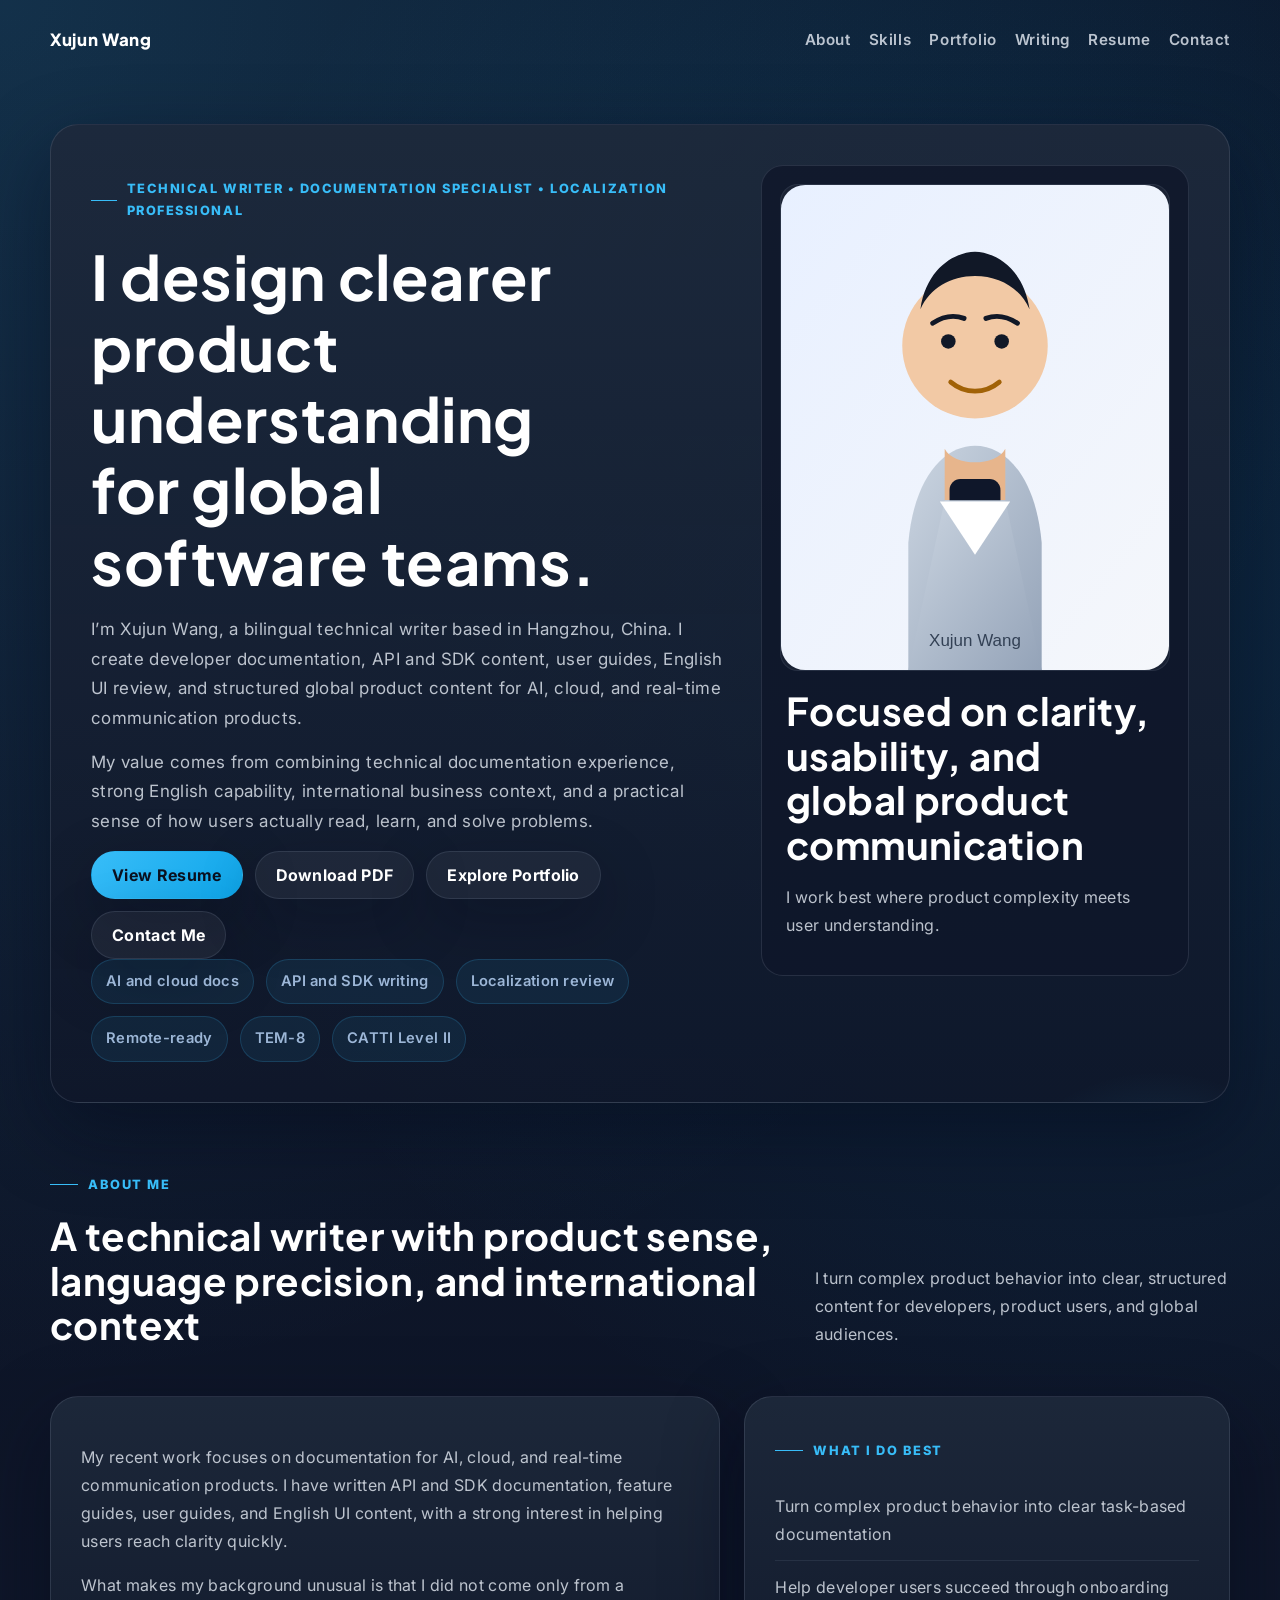
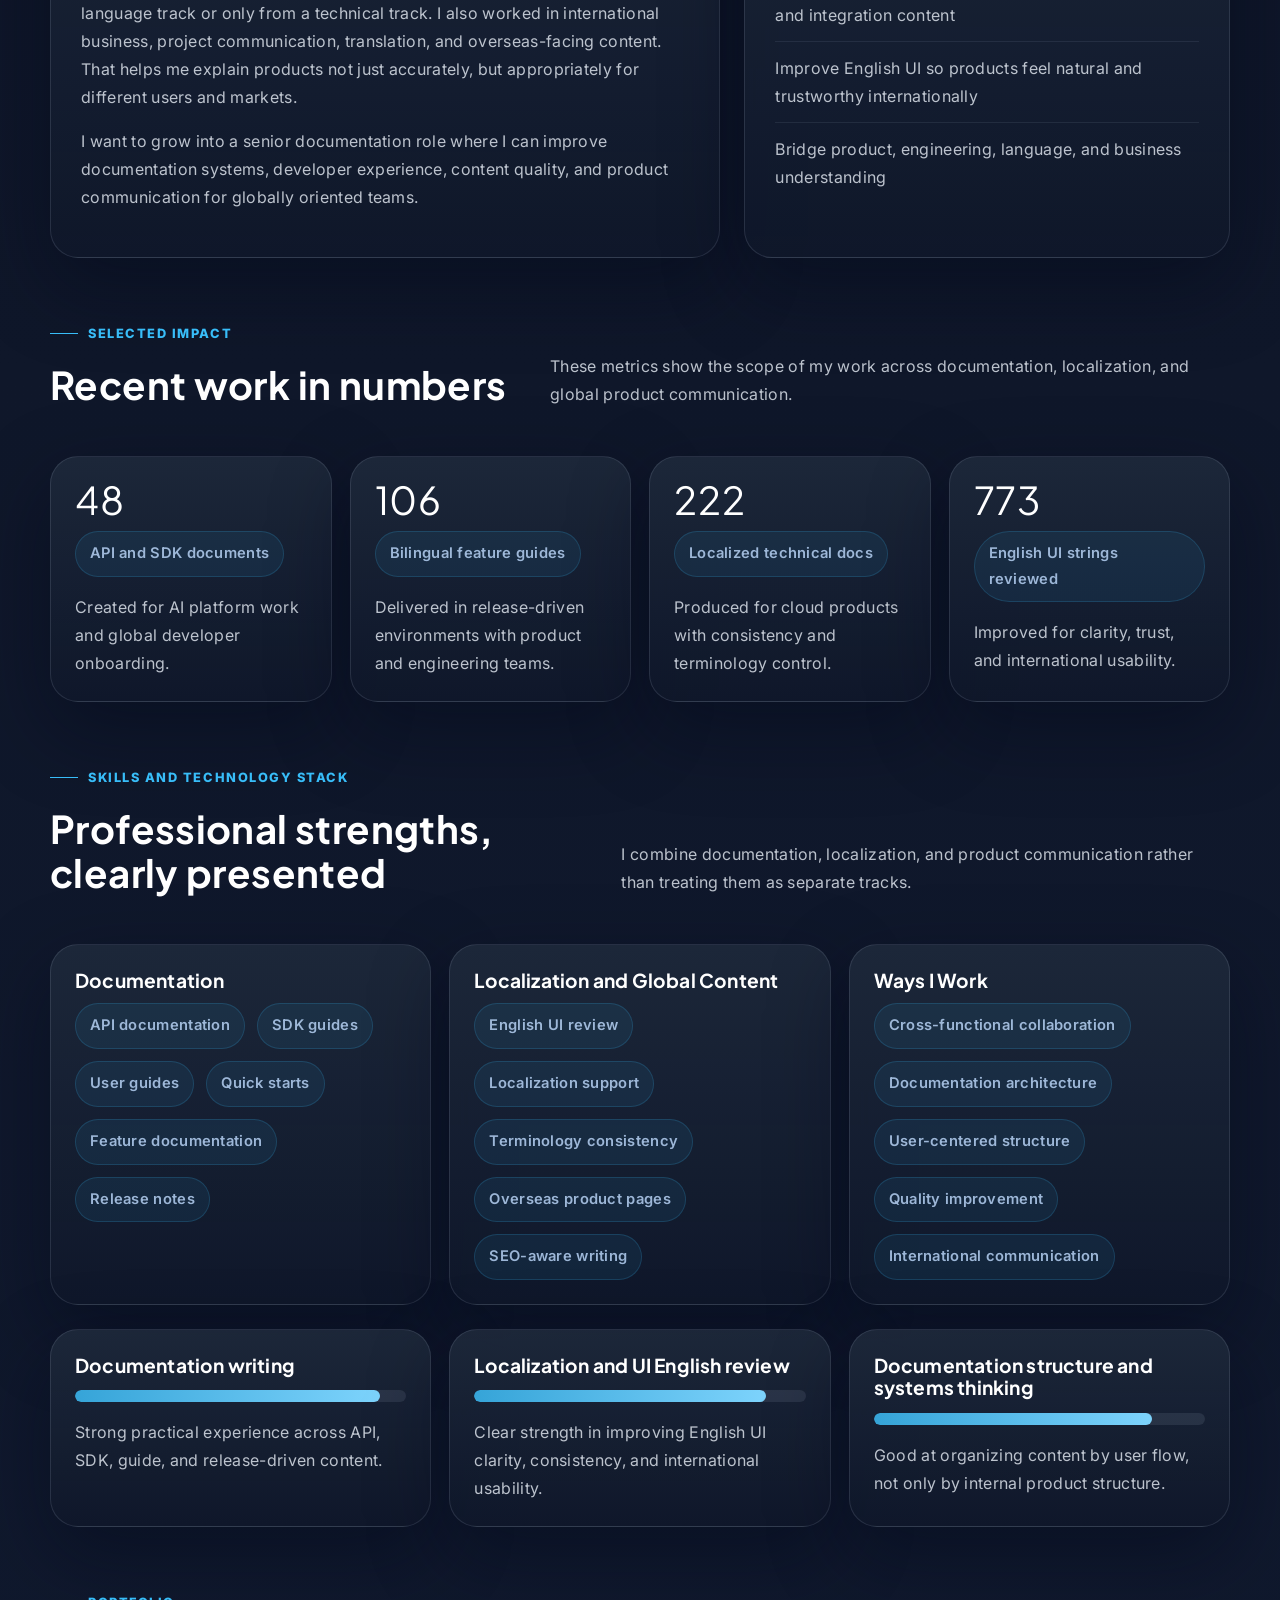
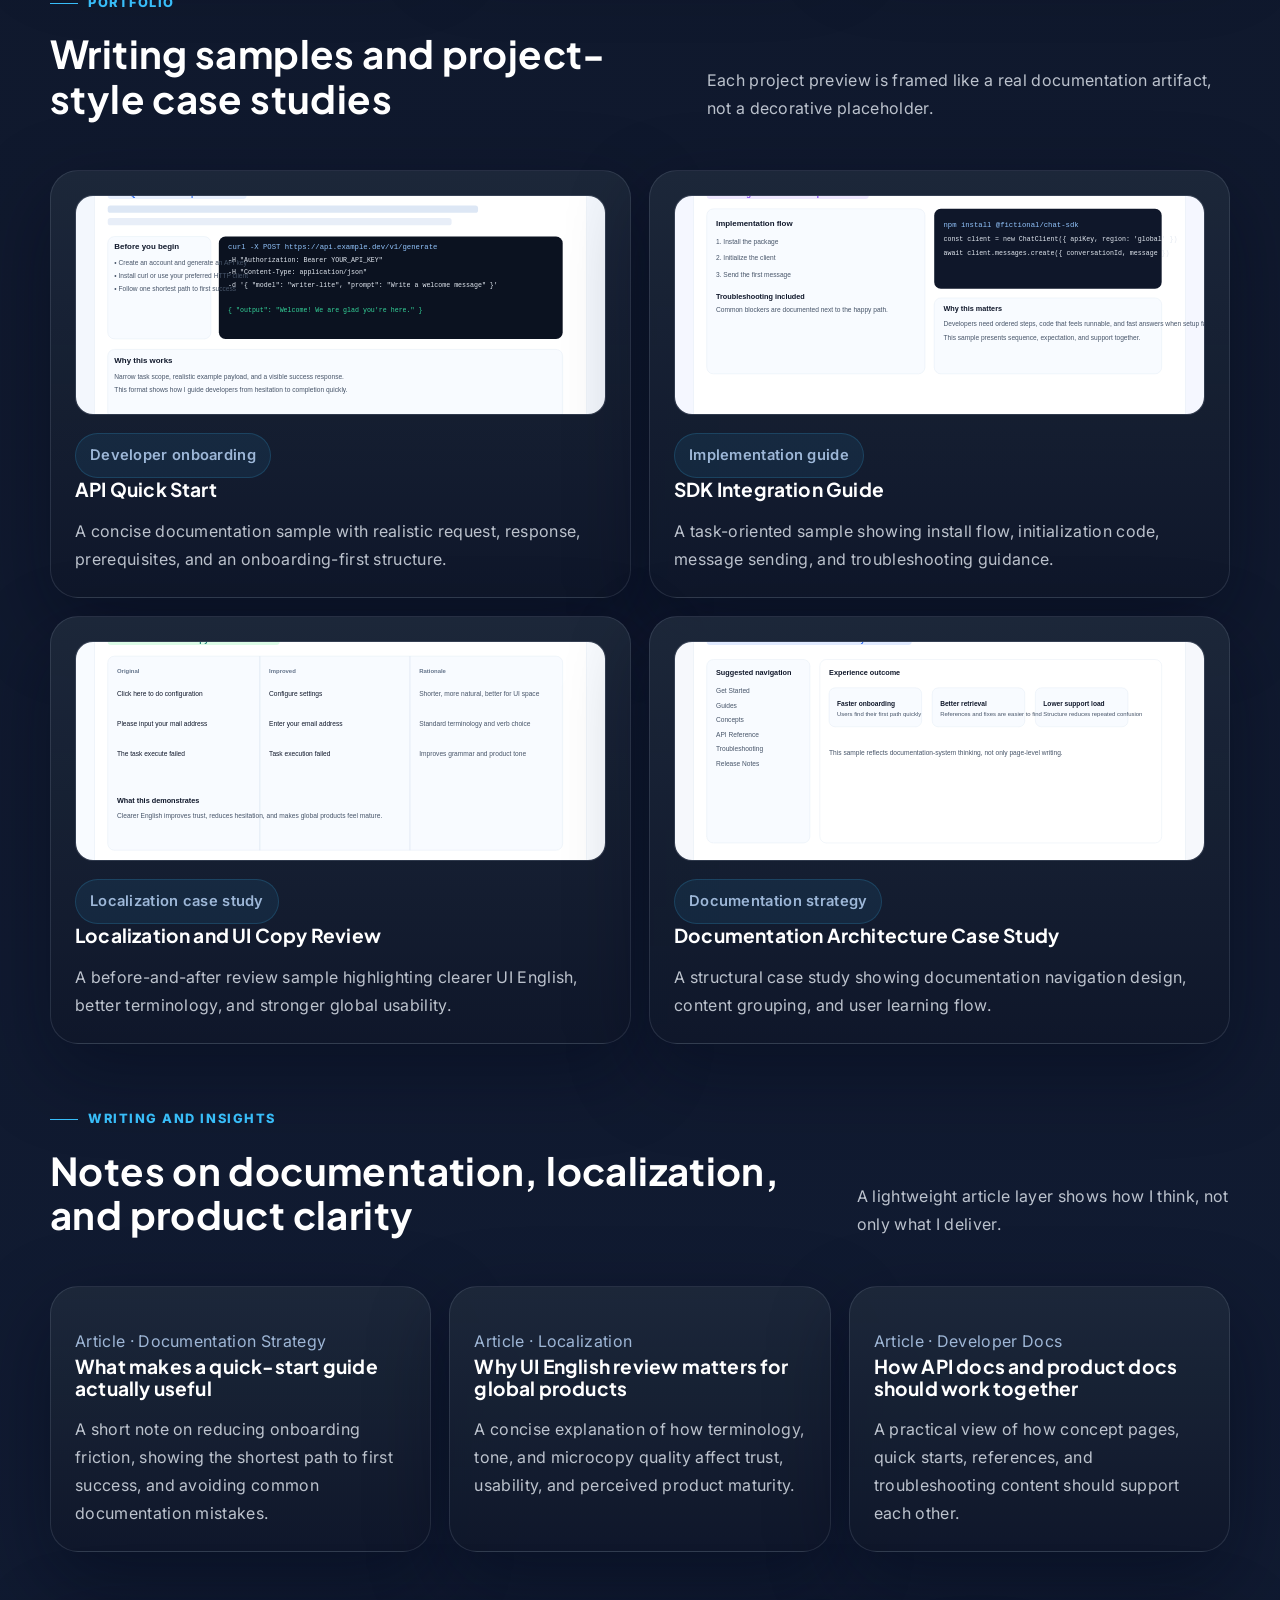
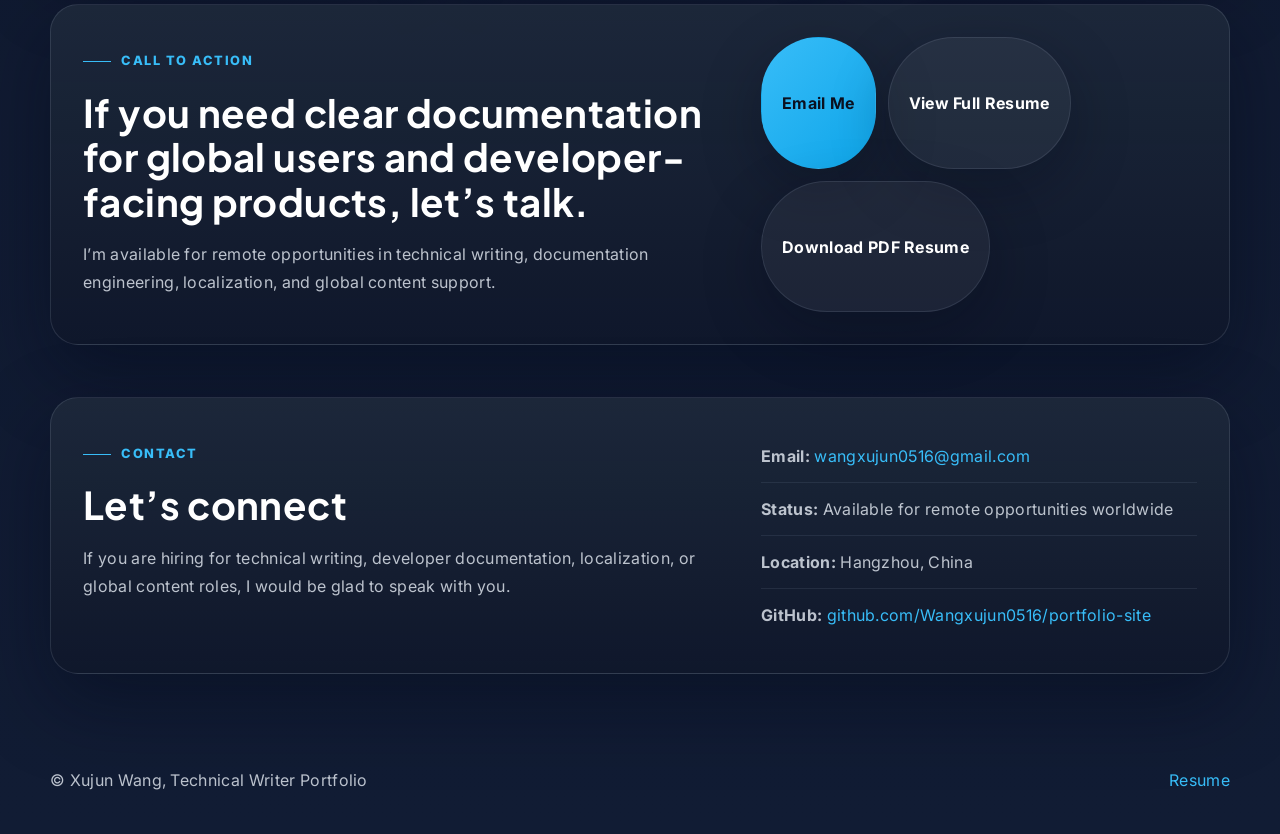
==== portfolio-site/index.html @ 8739d4a4 "Revert broken headshot image reference" ====
<!doctype html>
<html lang="en">
<head>
  <meta charset="utf-8">
  <meta name="viewport" content="width=device-width, initial-scale=1">
  <title>Xujun Wang | Technical Writer, Documentation Specialist, Localization Professional</title>
  <meta name="description" content="Portfolio of Xujun Wang, a Hangzhou-based technical writer and documentation specialist focused on AI, cloud, API documentation, localization, and global product content.">
  <meta name="theme-color" content="#0F172A">
  <link rel="stylesheet" href="styles.css">
</head>
<body>
  <header class="site-header" id="siteHeader">
    <div class="container nav-shell">
      <a class="brand" href="index.html" aria-label="Xujun Wang home page">Xujun Wang</a>
      <nav aria-label="Primary">
        <a href="#about">About</a>
        <a href="#skills">Skills</a>
        <a href="#portfolio">Portfolio</a>
        <a href="#insights">Writing</a>
        <a href="resume.html">Resume</a>
        <a href="#contact">Contact</a>
      </nav>
    </div>
  </header>

  <main>
    <section class="hero" data-reveal>
      <div class="container">
        <div class="hero-panel">
          <div>
            <p class="eyebrow">Technical Writer • Documentation Specialist • Localization Professional</p>
            <h1>I design clearer product understanding for global software teams.</h1>
            <p class="lead">I’m Xujun Wang, a bilingual technical writer based in Hangzhou, China. I create developer documentation, API and SDK content, user guides, English UI review, and structured global product content for AI, cloud, and real-time communication products.</p>
            <p class="lead">My value comes from combining technical documentation experience, strong English capability, international business context, and a practical sense of how users actually read, learn, and solve problems.</p>
            <div class="hero-actions">
              <a class="button primary" href="resume.html">View Resume</a>
              <a class="button" href="assets/xujun-wang-resume-en.pdf" download>Download PDF</a>
              <a class="button" href="#portfolio">Explore Portfolio</a>
              <a class="button" href="#contact">Contact Me</a>
            </div>
            <div class="hero-proof" aria-label="Key proof points">
              <span>AI and cloud docs</span>
              <span>API and SDK writing</span>
              <span>Localization review</span>
              <span>Remote-ready</span>
              <span>TEM-8</span>
              <span>CATTI Level II</span>
            </div>
          </div>
          <aside class="hero-visual">
            <div class="visual-card">
              <img src="assets/headshot.svg" alt="Professional portrait of Xujun Wang" class="headshot">
              <div class="visual-caption">
                <h2>Focused on clarity, usability, and global product communication</h2>
                <p>I work best where product complexity meets user understanding.</p>
              </div>
            </div>
          </aside>
        </div>
      </div>
    </section>

    <section id="about" class="section" data-reveal>
      <div class="container section-shell">
        <div class="section-heading-row">
          <div>
            <p class="eyebrow">About Me</p>
            <h2>A technical writer with product sense, language precision, and international context</h2>
          </div>
          <p class="section-intro">I turn complex product behavior into clear, structured content for developers, product users, and global audiences.</p>
        </div>
        <div class="about-grid">
          <article class="content-panel">
            <p>My recent work focuses on documentation for AI, cloud, and real-time communication products. I have written API and SDK documentation, feature guides, user guides, and English UI content, with a strong interest in helping users reach clarity quickly.</p>
            <p>What makes my background unusual is that I did not come only from a language track or only from a technical track. I also worked in international business, project communication, translation, and overseas-facing content. That helps me explain products not just accurately, but appropriately for different users and markets.</p>
            <p>I want to grow into a senior documentation role where I can improve documentation systems, developer experience, content quality, and product communication for globally oriented teams.</p>
          </article>
          <aside class="content-panel">
            <p class="eyebrow">What I do best</p>
            <ul class="side-list">
              <li>Turn complex product behavior into clear task-based documentation</li>
              <li>Help developer users succeed through onboarding and integration content</li>
              <li>Improve English UI so products feel natural and trustworthy internationally</li>
              <li>Bridge product, engineering, language, and business understanding</li>
            </ul>
          </aside>
        </div>
      </div>
    </section>

    <section class="section" data-reveal>
      <div class="container section-shell">
        <div class="section-heading-row">
          <div>
            <p class="eyebrow">Selected Impact</p>
            <h2>Recent work in numbers</h2>
          </div>
          <p class="section-intro">These metrics show the scope of my work across documentation, localization, and global product communication.</p>
        </div>
        <div class="metrics-grid">
          <article class="metric-card">
            <span class="metric-value" data-countup="50">0</span>
            <span class="stat-label">API and SDK documents</span>
            <p>Created for AI platform work and global developer onboarding.</p>
          </article>
          <article class="metric-card">
            <span class="metric-value" data-countup="110">0</span>
            <span class="stat-label">Bilingual feature guides</span>
            <p>Delivered in release-driven environments with product and engineering teams.</p>
          </article>
          <article class="metric-card">
            <span class="metric-value" data-countup="230">0</span>
            <span class="stat-label">Localized technical docs</span>
            <p>Produced for cloud products with consistency and terminology control.</p>
          </article>
          <article class="metric-card">
            <span class="metric-value" data-countup="800">0</span>
            <span class="stat-label">English UI strings reviewed</span>
            <p>Improved for clarity, trust, and international usability.</p>
          </article>
        </div>
      </div>
    </section>

    <section id="skills" class="section" data-reveal>
      <div class="container section-shell">
        <div class="section-heading-row">
          <div>
            <p class="eyebrow">Skills and Technology Stack</p>
            <h2>Professional strengths, clearly presented</h2>
          </div>
          <p class="section-intro">I combine documentation, localization, and product communication rather than treating them as separate tracks.</p>
        </div>
        <div class="skill-dashboard">
          <article class="skill-card">
            <h3>Documentation</h3>
            <div class="tag-list">
              <span>API documentation</span>
              <span>SDK guides</span>
              <span>User guides</span>
              <span>Quick starts</span>
              <span>Feature documentation</span>
              <span>Release notes</span>
            </div>
          </article>
          <article class="skill-card">
            <h3>Localization and Global Content</h3>
            <div class="tag-list">
              <span>English UI review</span>
              <span>Localization support</span>
              <span>Terminology consistency</span>
              <span>Overseas product pages</span>
              <span>SEO-aware writing</span>
            </div>
          </article>
          <article class="skill-card">
            <h3>Ways I Work</h3>
            <div class="tag-list">
              <span>Cross-functional collaboration</span>
              <span>Documentation architecture</span>
              <span>User-centered structure</span>
              <span>Quality improvement</span>
              <span>International communication</span>
            </div>
          </article>
        </div>
        <div class="skill-bars">
          <article class="bar-card">
            <h3>Documentation writing</h3>
            <div class="bar"><span style="width: 92%"></span></div>
            <p>Strong practical experience across API, SDK, guide, and release-driven content.</p>
          </article>
          <article class="bar-card">
            <h3>Localization and UI English review</h3>
            <div class="bar"><span style="width: 88%"></span></div>
            <p>Clear strength in improving English UI clarity, consistency, and international usability.</p>
          </article>
          <article class="bar-card">
            <h3>Documentation structure and systems thinking</h3>
            <div class="bar"><span style="width: 84%"></span></div>
            <p>Good at organizing content by user flow, not only by internal product structure.</p>
          </article>
        </div>
      </div>
    </section>

    <section id="portfolio" class="section" data-reveal>
      <div class="container section-shell">
        <div class="section-heading-row">
          <div>
            <p class="eyebrow">Portfolio</p>
            <h2>Writing samples and project-style case studies</h2>
          </div>
          <p class="section-intro">Each project preview is framed like a real documentation artifact, not a decorative placeholder.</p>
        </div>
        <div class="project-grid">
          <a class="project-card" href="samples/api-quickstart.html">
            <img class="project-image" src="assets/api-quickstart-sample.svg" alt="Screenshot-style preview of a real API quick-start documentation sample">
            <div class="project-content">
              <span class="sample-type">Developer onboarding</span>
              <h3>API Quick Start</h3>
              <p>A concise documentation sample with realistic request, response, prerequisites, and an onboarding-first structure.</p>
            </div>
          </a>
          <a class="project-card" href="samples/sdk-integration-guide.html">
            <img class="project-image" src="assets/sdk-integration-sample.svg" alt="Screenshot-style preview of a real SDK integration guide sample">
            <div class="project-content">
              <span class="sample-type">Implementation guide</span>
              <h3>SDK Integration Guide</h3>
              <p>A task-oriented sample showing install flow, initialization code, message sending, and troubleshooting guidance.</p>
            </div>
          </a>
          <a class="project-card" href="samples/localization-case-study.html">
            <img class="project-image" src="assets/localization-review-sample.svg" alt="Screenshot-style preview of a localization and UI copy review sample">
            <div class="project-content">
              <span class="sample-type">Localization case study</span>
              <h3>Localization and UI Copy Review</h3>
              <p>A before-and-after review sample highlighting clearer UI English, better terminology, and stronger global usability.</p>
            </div>
          </a>
          <a class="project-card" href="samples/docs-architecture-case-study.html">
            <img class="project-image" src="assets/docs-architecture-sample.svg" alt="Screenshot-style preview of a documentation architecture case study sample">
            <div class="project-content">
              <span class="sample-type">Documentation strategy</span>
              <h3>Documentation Architecture Case Study</h3>
              <p>A structural case study showing documentation navigation design, content grouping, and user learning flow.</p>
            </div>
          </a>
        </div>
      </div>
    </section>

    <section id="insights" class="section" data-reveal>
      <div class="container section-shell">
        <div class="section-heading-row">
          <div>
            <p class="eyebrow">Writing and Insights</p>
            <h2>Notes on documentation, localization, and product clarity</h2>
          </div>
          <p class="section-intro">A lightweight article layer shows how I think, not only what I deliver.</p>
        </div>
        <div class="blog-grid">
          <a class="blog-card" href="articles/quick-start-guide-principles.html">
            <p class="blog-meta">Article · Documentation Strategy</p>
            <h3>What makes a quick-start guide actually useful</h3>
            <p>A short note on reducing onboarding friction, showing the shortest path to first success, and avoiding common documentation mistakes.</p>
          </a>
          <a class="blog-card" href="articles/ui-english-for-global-products.html">
            <p class="blog-meta">Article · Localization</p>
            <h3>Why UI English review matters for global products</h3>
            <p>A concise explanation of how terminology, tone, and microcopy quality affect trust, usability, and perceived product maturity.</p>
          </a>
          <a class="blog-card" href="articles/api-docs-and-product-docs.html">
            <p class="blog-meta">Article · Developer Docs</p>
            <h3>How API docs and product docs should work together</h3>
            <p>A practical view of how concept pages, quick starts, references, and troubleshooting content should support each other.</p>
          </a>
        </div>
      </div>
    </section>

    <section class="section" data-reveal>
      <div class="container">
        <div class="cta-panel">
          <div class="cta-copy">
            <p class="eyebrow">Call to Action</p>
            <h2>If you need clear documentation for global users and developer-facing products, let’s talk.</h2>
            <p>I’m available for remote opportunities in technical writing, documentation engineering, localization, and global content support.</p>
          </div>
          <div class="cta-actions">
            <a class="button primary" href="mailto:wangxujun0516@gmail.com">Email Me</a>
            <a class="button" href="resume.html">View Full Resume</a>
            <a class="button" href="assets/xujun-wang-resume-en.pdf" download>Download PDF Resume</a>
          </div>
        </div>
      </div>
    </section>

    <section id="contact" class="section" data-reveal>
      <div class="container">
        <div class="contact-panel">
          <div class="contact-copy">
            <p class="eyebrow">Contact</p>
            <h2>Let’s connect</h2>
            <p>If you are hiring for technical writing, developer documentation, localization, or global content roles, I would be glad to speak with you.</p>
          </div>
          <div>
            <ul class="contact-list">
              <li><strong>Email:</strong> <a href="mailto:wangxujun0516@gmail.com">wangxujun0516@gmail.com</a></li>
              <li><strong>Status:</strong> Available for remote opportunities worldwide</li>
              <li><strong>Location:</strong> Hangzhou, China</li>
              <li><strong>GitHub:</strong> <a href="https://github.com/Wangxujun0516/portfolio-site">github.com/Wangxujun0516/portfolio-site</a></li>
            </ul>
          </div>
        </div>
      </div>
    </section>
  </main>

  <footer class="site-footer">
    <div class="container footer-row">
      <p>© Xujun Wang, Technical Writer Portfolio</p>
      <a href="resume.html">Resume</a>
    </div>
  </footer>

  <script>
    const header = document.getElementById('siteHeader');
    const onScroll = () => {
      header.classList.toggle('scrolled', window.scrollY > 16);
    };
    onScroll();
    window.addEventListener('scroll', onScroll, { passive: true });

    const revealTargets = document.querySelectorAll('[data-reveal]');
    const prefersReducedMotion = window.matchMedia('(prefers-reduced-motion: reduce)').matches;

    if (prefersReducedMotion) {
      revealTargets.forEach((el) => el.classList.add('is-visible'));
    } else {
      const revealObserver = new IntersectionObserver((entries, observer) => {
        entries.forEach((entry) => {
          if (!entry.isIntersecting) return;
          entry.target.classList.add('is-visible');
          observer.unobserve(entry.target);
        });
      }, { threshold: 0.18, rootMargin: '0px 0px -40px 0px' });

      revealTargets.forEach((el) => revealObserver.observe(el));
    }

    const countNodes = document.querySelectorAll('[data-countup]');
    const animateCount = (node) => {
      const target = Number(node.dataset.countup || 0);
      const duration = 1400;
      const start = performance.now();

      const step = (time) => {
        const progress = Math.min((time - start) / duration, 1);
        const eased = 1 - Math.pow(1 - progress, 3);
        node.textContent = Math.floor(target * eased).toLocaleString();
        if (progress < 1) {
          requestAnimationFrame(step);
        } else {
          node.textContent = target.toLocaleString() + '+';
        }
      };

      requestAnimationFrame(step);
    };

    if (prefersReducedMotion) {
      countNodes.forEach((node) => {
        node.textContent = Number(node.dataset.countup || 0).toLocaleString() + '+';
      });
    } else {
      const countObserver = new IntersectionObserver((entries, observer) => {
        entries.forEach((entry) => {
          if (!entry.isIntersecting) return;
          animateCount(entry.target);
          observer.unobserve(entry.target);
        });
      }, { threshold: 0.4 });

      countNodes.forEach((node) => countObserver.observe(node));
    }
  </script>
</body>
</html>
---- portfolio-site/styles.css ----
@import url('https://fonts.googleapis.com/css2?family=Inter:wght@400;500;600;700;800&family=Plus+Jakarta+Sans:wght@600;700;800&display=swap');

:root {
  --color-bg: #0f172a;
  --color-bg-soft: #16213d;
  --color-surface: rgba(15, 23, 42, 0.72);
  --color-surface-strong: rgba(15, 23, 42, 0.92);
  --color-surface-elevated: rgba(30, 41, 59, 0.88);
  --color-border: rgba(148, 163, 184, 0.18);
  --color-border-strong: rgba(56, 189, 248, 0.32);
  --color-text: #ffffff;
  --color-text-muted: rgba(226, 232, 240, 0.82);
  --color-text-soft: rgba(191, 219, 254, 0.8);
  --color-primary: #38bdf8;
  --color-primary-strong: #0ea5e9;
  --color-primary-glow: rgba(56, 189, 248, 0.18);
  --color-success: #22c55e;
  --shadow-card: 0 28px 80px rgba(2, 8, 23, 0.42);
  --shadow-card-hover: 0 38px 110px rgba(2, 8, 23, 0.55);
  --shadow-soft: 0 20px 60px rgba(2, 8, 23, 0.28);
  --radius-xl: 28px;
  --radius-lg: 22px;
  --radius-md: 18px;
  --container: 1180px;
  --reading-width: 680px;
  --nav-height: 80px;
  --transition: 220ms ease;
}

* {
  box-sizing: border-box;
}

html {
  scroll-behavior: smooth;
}

body {
  margin: 0;
  min-width: 320px;
  font-family: 'Inter', Arial, Helvetica, sans-serif;
  color: var(--color-text);
  background:
    radial-gradient(circle at top left, rgba(56, 189, 248, 0.18), transparent 24%),
    radial-gradient(circle at 85% 10%, rgba(14, 165, 233, 0.14), transparent 18%),
    linear-gradient(180deg, #0b1224 0%, #0f172a 35%, #111c34 100%);
  line-height: 1.75;
  letter-spacing: 0.02em;
}

a {
  color: var(--color-primary);
  text-decoration: none;
}

a:hover {
  text-decoration: underline;
}

img {
  max-width: 100%;
}

.container {
  width: min(var(--container), calc(100% - 32px));
  margin: 0 auto;
}

.max-reading,
.sample-intro,
.resume-main > header p,
.resume-main section > p,
.sample-content section > p,
.sample-content blockquote,
.cta-copy p,
.contact-copy p,
.section-intro {
  max-width: var(--reading-width);
}

.site-header {
  position: sticky;
  top: 0;
  z-index: 50;
  transition: background var(--transition), border-color var(--transition), backdrop-filter var(--transition), box-shadow var(--transition);
}

.site-header.scrolled {
  background: rgba(15, 23, 42, 0.72);
  border-bottom: 1px solid rgba(148, 163, 184, 0.12);
  backdrop-filter: blur(20px);
  box-shadow: 0 18px 40px rgba(2, 8, 23, 0.28);
}

.nav-shell {
  min-height: var(--nav-height);
  display: flex;
  align-items: center;
  justify-content: space-between;
  gap: 20px;
}

.brand {
  font-family: 'Plus Jakarta Sans', 'Inter', sans-serif;
  color: var(--color-text);
  font-size: 1.05rem;
  font-weight: 800;
  letter-spacing: 0.04em;
}

nav {
  display: flex;
  flex-wrap: wrap;
  justify-content: flex-end;
  gap: 18px;
}

nav a {
  color: var(--color-text-muted);
  font-size: 0.95rem;
  font-weight: 600;
  letter-spacing: 0.04em;
  transition: color var(--transition);
}

nav a:hover {
  color: var(--color-text);
  text-decoration: none;
}

main {
  padding-bottom: 56px;
}

.section,
.hero,
.resume-page,
.sample-page {
  opacity: 0;
  transform: translateY(20px);
  transition: opacity 700ms ease, transform 700ms ease;
}

.section.is-visible,
.hero.is-visible,
.resume-page.is-visible,
.sample-page.is-visible {
  opacity: 1;
  transform: translateY(0);
}

.hero {
  padding: 44px 0 32px;
}

.hero-panel,
.content-panel,
.metric-card,
.skill-card,
.bar-card,
.project-card,
.blog-card,
.resume-main,
.resume-sidebar,
.sample-content,
.cta-panel,
.contact-panel {
  background: linear-gradient(180deg, rgba(30, 41, 59, 0.9), rgba(15, 23, 42, 0.86));
  border: 1px solid var(--color-border);
  box-shadow: var(--shadow-card);
  border-radius: var(--radius-xl);
}

.hero-panel {
  display: grid;
  grid-template-columns: minmax(0, 1.2fr) minmax(280px, 0.8fr);
  gap: 28px;
  padding: 40px;
  position: relative;
  overflow: hidden;
}

.hero-panel::after {
  content: "";
  position: absolute;
  inset: auto -10% -35% auto;
  width: 380px;
  height: 380px;
  border-radius: 999px;
  background: radial-gradient(circle, rgba(56, 189, 248, 0.22), transparent 68%);
  pointer-events: none;
}

.eyebrow {
  display: inline-flex;
  align-items: center;
  gap: 10px;
  margin-bottom: 18px;
  color: var(--color-primary);
  text-transform: uppercase;
  font-size: 0.8rem;
  font-weight: 800;
  letter-spacing: 0.12em;
}

.eyebrow::before {
  content: "";
  width: 28px;
  height: 1px;
  background: currentColor;
}

h1,
h2,
h3,
h4 {
  margin-top: 0;
  color: var(--color-text);
  font-family: 'Plus Jakarta Sans', 'Inter', sans-serif;
  line-height: 1.16;
  letter-spacing: 0.01em;
}

h1 {
  font-size: clamp(2.75rem, 4.8vw, 5.4rem);
  margin-bottom: 18px;
  max-width: 12ch;
}

h2 {
  font-size: clamp(1.9rem, 3vw, 3.25rem);
  margin-bottom: 16px;
}

h3 {
  font-size: 1.2rem;
  margin-bottom: 12px;
}

p,
li,
span,
strong,
code,
blockquote,
input,
textarea,
button {
  letter-spacing: 0.02em;
}

p,
ul,
ol,
table {
  color: var(--color-text-muted);
}

.lead {
  font-size: 1.06rem;
  margin: 0 0 14px;
}

.hero-actions,
.cta-actions,
.stack-list,
.hero-proof,
.tag-list {
  display: flex;
  flex-wrap: wrap;
  gap: 12px;
}

.button {
  display: inline-flex;
  align-items: center;
  justify-content: center;
  min-height: 48px;
  padding: 0 20px;
  border-radius: 999px;
  border: 1px solid rgba(148, 163, 184, 0.16);
  background: rgba(255, 255, 255, 0.05);
  color: var(--color-text);
  font-weight: 700;
  box-shadow: var(--shadow-soft);
  transition: transform var(--transition), box-shadow var(--transition), background var(--transition), border-color var(--transition);
}

.button:hover {
  text-decoration: none;
  transform: translateY(-2px);
  box-shadow: 0 24px 60px rgba(2, 8, 23, 0.32);
  border-color: rgba(56, 189, 248, 0.28);
}

.button.primary {
  background: linear-gradient(135deg, var(--color-primary), var(--color-primary-strong));
  color: #0b1120;
  border-color: transparent;
}

.button.primary:hover {
  background: linear-gradient(135deg, #67d6ff, var(--color-primary));
}

.hero-proof span,
.sample-type,
.tag-list span,
.stat-label,
.kicker-chip {
  display: inline-flex;
  align-items: center;
  padding: 9px 14px;
  border-radius: 999px;
  border: 1px solid rgba(56, 189, 248, 0.18);
  background: rgba(56, 189, 248, 0.08);
  color: var(--color-text-soft);
  font-size: 0.92rem;
  font-weight: 600;
}

.hero-visual {
  position: relative;
  z-index: 1;
}

.visual-card {
  padding: 18px;
  border-radius: var(--radius-lg);
  border: 1px solid var(--color-border);
  background: rgba(15, 23, 42, 0.78);
}

.headshot {
  width: 100%;
  border-radius: 18px;
  display: block;
  background: rgba(255,255,255,0.04);
  border: 1px solid rgba(148, 163, 184, 0.12);
}

.visual-caption {
  padding: 18px 6px 2px;
}

.section {
  padding: 26px 0;
}

.section-shell {
  display: grid;
  gap: 24px;
}

.section-heading-row {
  display: flex;
  justify-content: space-between;
  align-items: end;
  gap: 18px;
  margin-bottom: 8px;
}

.content-panel {
  padding: 30px;
}

.about-grid,
.contact-grid,
.resume-layout {
  display: grid;
  grid-template-columns: minmax(0, 1.16fr) minmax(280px, 0.84fr);
  gap: 24px;
}

.side-list,
.contact-list,
.meta-list {
  list-style: none;
  padding: 0;
  margin: 0;
}

.side-list li,
.contact-list li,
.meta-list li {
  padding: 12px 0;
  border-bottom: 1px solid rgba(148, 163, 184, 0.12);
}

.side-list li:last-child,
.contact-list li:last-child,
.meta-list li:last-child {
  border-bottom: 0;
}

.metrics-grid,
.skill-dashboard,
.skill-bars,
.project-grid,
.blog-grid,
.meta-grid,
.result-grid,
.two-col-notes {
  display: grid;
  gap: 18px;
}

.metrics-grid {
  grid-template-columns: repeat(4, minmax(0, 1fr));
}

.metric-card,
.skill-card,
.bar-card,
.project-card,
.blog-card {
  padding: 24px;
  transition: transform var(--transition), box-shadow var(--transition), border-color var(--transition);
}

.metric-card:hover,
.skill-card:hover,
.bar-card:hover,
.project-card:hover,
.blog-card:hover,
.resume-sidebar section:hover {
  transform: translateY(-6px);
  box-shadow: var(--shadow-card-hover);
  border-color: var(--color-border-strong);
}

.metric-value {
  display: block;
  color: var(--color-text);
  font-family: 'Plus Jakarta Sans', 'Inter', sans-serif;
  font-size: clamp(2.2rem, 3vw, 3.2rem);
  line-height: 1;
  margin-bottom: 12px;
}

.metric-card p,
.project-content p,
.blog-card p,
.bar-card p,
.note-box p,
.result-box span {
  margin-bottom: 0;
}

.skill-dashboard,
.skill-bars,
.blog-grid {
  grid-template-columns: repeat(3, minmax(0, 1fr));
}

.project-grid {
  grid-template-columns: repeat(2, minmax(0, 1fr));
}

.bar {
  width: 100%;
  height: 12px;
  overflow: hidden;
  border-radius: 999px;
  background: rgba(148, 163, 184, 0.14);
  margin: 14px 0 16px;
}

.bar span {
  display: block;
  height: 100%;
  border-radius: inherit;
  background: linear-gradient(90deg, rgba(56, 189, 248, 0.82), rgba(125, 211, 252, 1));
}

.project-card,
.blog-card {
  color: inherit;
}

.project-card:hover,
.blog-card:hover {
  text-decoration: none;
}

.project-image,
.sample-hero {
  display: block;
  width: 100%;
  object-fit: cover;
  border-radius: 18px;
  border: 1px solid rgba(148, 163, 184, 0.16);
  background: rgba(255, 255, 255, 0.04);
}

.project-image {
  height: 220px;
  margin-bottom: 18px;
}

.resume-page,
.sample-page {
  padding: 42px 0 64px;
}

.resume-main,
.resume-sidebar,
.sample-content,
.cta-panel,
.contact-panel {
  padding: 32px;
}

.resume-main section + section,
.resume-sidebar section + section,
.sample-content section + section {
  margin-top: 30px;
}

.resume-main h2,
.sample-content h2,
.resume-sidebar h2 {
  font-size: 1.45rem;
}

.resume-sidebar section {
  padding: 0 0 28px;
  border-bottom: 1px solid rgba(148, 163, 184, 0.12);
  transition: transform var(--transition), box-shadow var(--transition), border-color var(--transition);
}

.resume-sidebar section:last-child {
  border-bottom: 0;
  padding-bottom: 0;
}

.job {
  padding-bottom: 22px;
  margin-bottom: 22px;
  border-bottom: 1px solid rgba(148, 163, 184, 0.12);
}

.job:last-child {
  margin-bottom: 0;
  padding-bottom: 0;
  border-bottom: 0;
}

.muted,
.resume-meta,
.blog-meta {
  color: var(--color-text-soft);
}

.back-link {
  display: inline-flex;
  align-items: center;
  gap: 8px;
  margin-bottom: 18px;
  color: var(--color-text-soft);
  font-weight: 600;
}

.code-block {
  overflow: auto;
  padding: 18px;
  border-radius: var(--radius-md);
  background: rgba(2, 8, 23, 0.86);
  border: 1px solid rgba(148, 163, 184, 0.12);
  color: #e2e8f0;
  font-family: 'SFMono-Regular', Consolas, Monaco, monospace;
  font-size: 0.92rem;
  line-height: 1.6;
}

.table {
  width: 100%;
  border-collapse: collapse;
  margin-top: 12px;
  overflow: hidden;
  border-radius: 16px;
}

.table th,
.table td {
  padding: 14px;
  text-align: left;
  vertical-align: top;
  border: 1px solid rgba(148, 163, 184, 0.12);
}

.table th {
  color: var(--color-text);
  background: rgba(56, 189, 248, 0.08);
}

.meta-grid {
  grid-template-columns: repeat(4, minmax(0, 1fr));
  margin: 18px 0 6px;
}

.meta-card,
.note-box,
.result-box {
  padding: 18px;
  border-radius: var(--radius-md);
  background: rgba(255, 255, 255, 0.04);
  border: 1px solid rgba(148, 163, 184, 0.12);
}

.meta-card strong {
  display: block;
  margin-bottom: 8px;
  color: var(--color-text-soft);
  text-transform: uppercase;
  font-size: 0.78rem;
  letter-spacing: 0.08em;
}

.meta-card span {
  color: var(--color-text);
  font-weight: 600;
}

.sample-content blockquote {
  margin: 22px 0;
  padding: 20px 22px;
  border-left: 3px solid var(--color-primary);
  background: rgba(56, 189, 248, 0.07);
  border-radius: 0 18px 18px 0;
}

.section-label {
  display: inline-flex;
  margin-bottom: 10px;
  color: var(--color-primary);
  font-size: 0.8rem;
  font-weight: 800;
  text-transform: uppercase;
  letter-spacing: 0.12em;
}

.result-grid {
  grid-template-columns: repeat(3, minmax(0, 1fr));
}

.result-box strong {
  display: block;
  margin-bottom: 10px;
  color: var(--color-text);
  font-size: 1.18rem;
}

.cta-panel,
.contact-panel {
  display: grid;
  grid-template-columns: minmax(0, 1.2fr) minmax(280px, 0.8fr);
  gap: 24px;
}

.site-footer {
  padding: 10px 0 40px;
}

.footer-row {
  display: flex;
  justify-content: space-between;
  align-items: center;
  gap: 16px;
  color: var(--color-text-soft);
}

.footer-row p {
  margin: 0;
}

.footer-row a {
  color: var(--color-primary);
}

@media (max-width: 1024px) {
  .hero-panel,
  .about-grid,
  .contact-grid,
  .resume-layout,
  .cta-panel,
  .contact-panel,
  .skill-dashboard,
  .skill-bars,
  .project-grid,
  .blog-grid,
  .meta-grid,
  .result-grid,
  .two-col-notes,
  .metrics-grid {
    grid-template-columns: 1fr;
  }

  .hero-panel {
    padding: 30px;
  }

  .project-image {
    height: 240px;
  }
}

@media (min-width: 768px) and (max-width: 1024px) {
  .container {
    width: min(var(--container), calc(100% - 48px));
  }

  .section {
    padding: 22px 0;
  }

  .metrics-grid {
    grid-template-columns: repeat(2, minmax(0, 1fr));
  }
}

@media (max-width: 767px) {
  :root {
    --nav-height: auto;
  }

  body {
    line-height: 1.75;
  }

  .container {
    width: min(var(--container), calc(100% - 24px));
  }

  .nav-shell,
  .section-heading-row,
  .footer-row {
    flex-direction: column;
    align-items: flex-start;
  }

  nav {
    justify-content: flex-start;
    gap: 12px;
  }

  .hero {
    padding-top: 20px;
  }

  .hero-panel,
  .content-panel,
  .resume-main,
  .resume-sidebar,
  .sample-content,
  .cta-panel,
  .contact-panel,
  .metric-card,
  .skill-card,
  .bar-card,
  .project-card,
  .blog-card {
    padding: 22px;
    border-radius: 22px;
  }

  h1 {
    font-size: 2.3rem;
    max-width: 100%;
  }

  h2 {
    font-size: 1.85rem;
  }

  .hero-actions,
  .cta-actions {
    flex-direction: column;
    align-items: stretch;
  }

  .button {
    width: 100%;
  }

  .metrics-grid,
  .skill-dashboard,
  .skill-bars,
  .project-grid,
  .blog-grid,
  .meta-grid,
  .result-grid,
  .two-col-notes {
    grid-template-columns: 1fr;
  }

  .project-image {
    height: 180px;
  }

  .table,
  .table tbody,
  .table tr,
  .table td,
  .table th,
  .table thead {
    display: block;
    width: 100%;
  }

  .table thead {
    display: none;
  }

  .table tr + tr {
    margin-top: 16px;
  }

  .table td {
    border-top: 0;
  }
}

@media (prefers-reduced-motion: reduce) {
  html {
    scroll-behavior: auto;
  }

  *,
  *::before,
  *::after {
    animation: none !important;
    transition: none !important;
  }

  .section,
  .hero,
  .resume-page,
  .sample-page {
    opacity: 1;
    transform: none;
  }
}
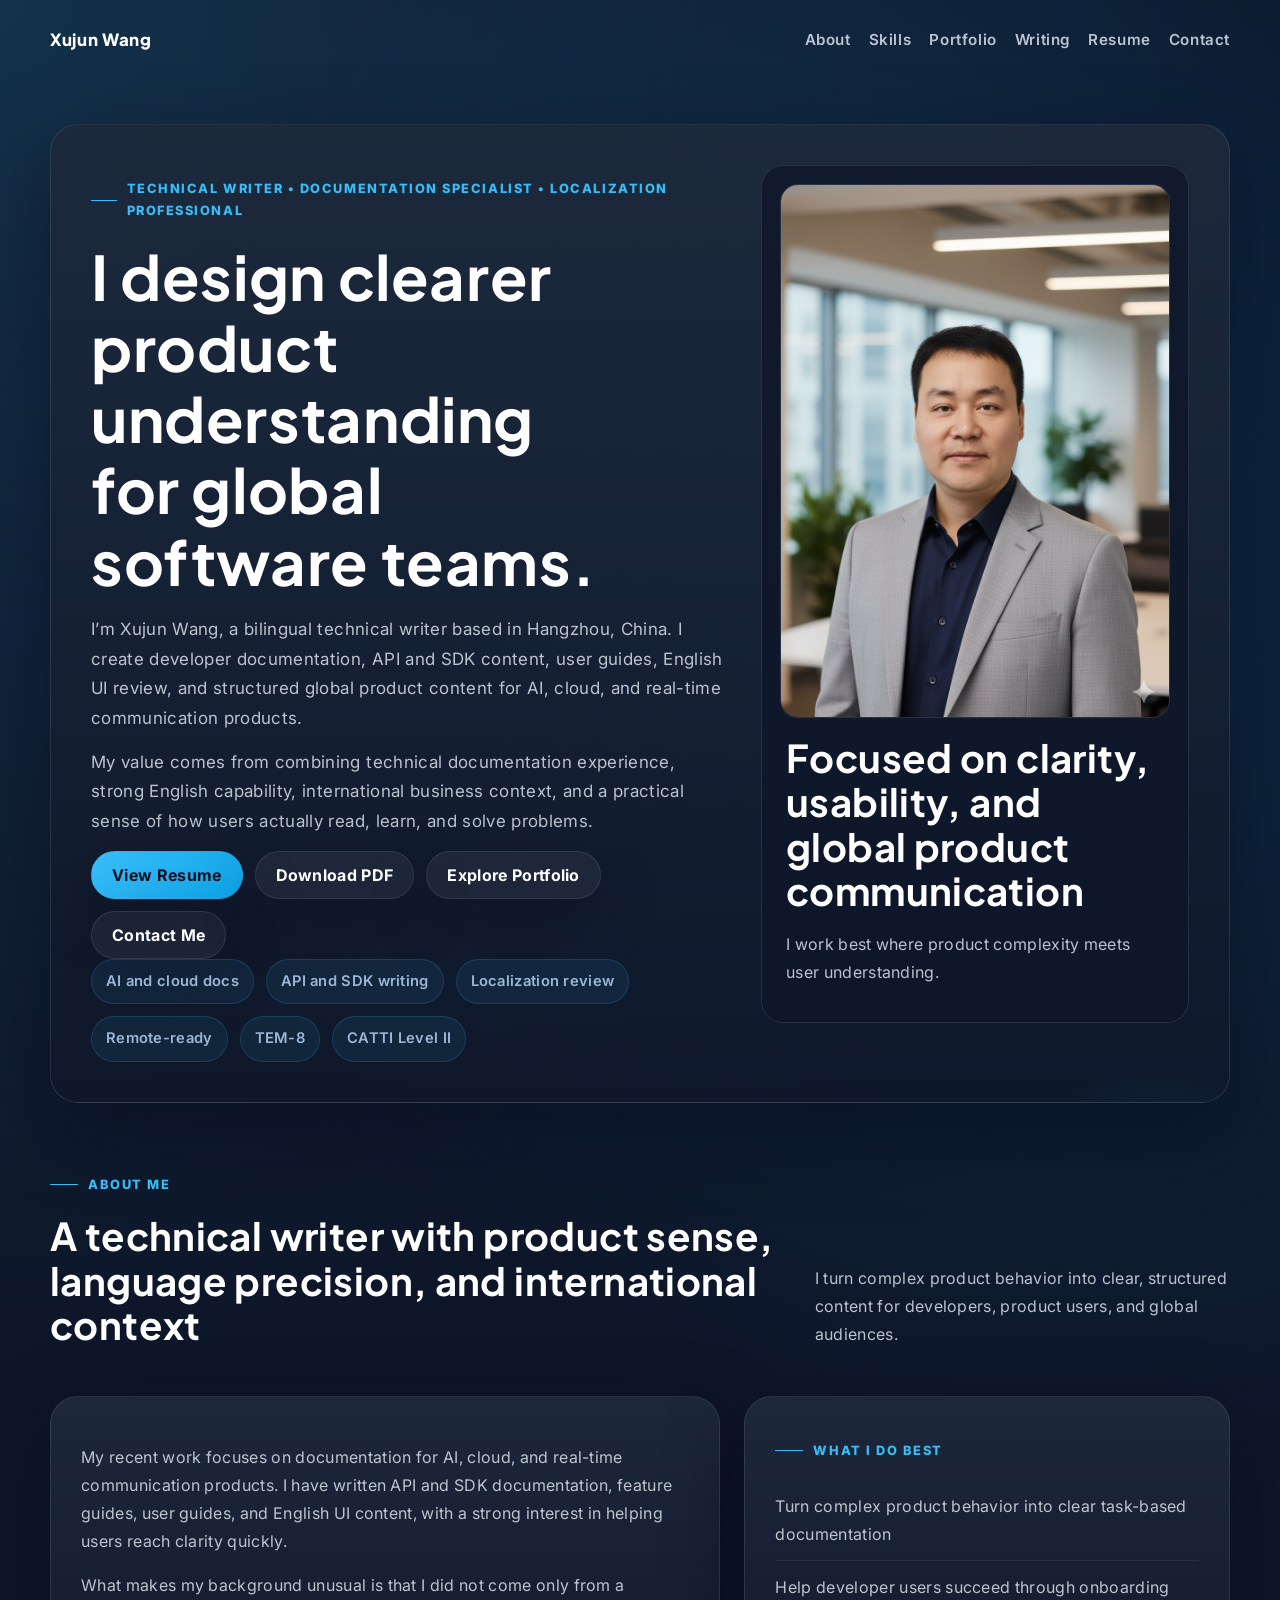
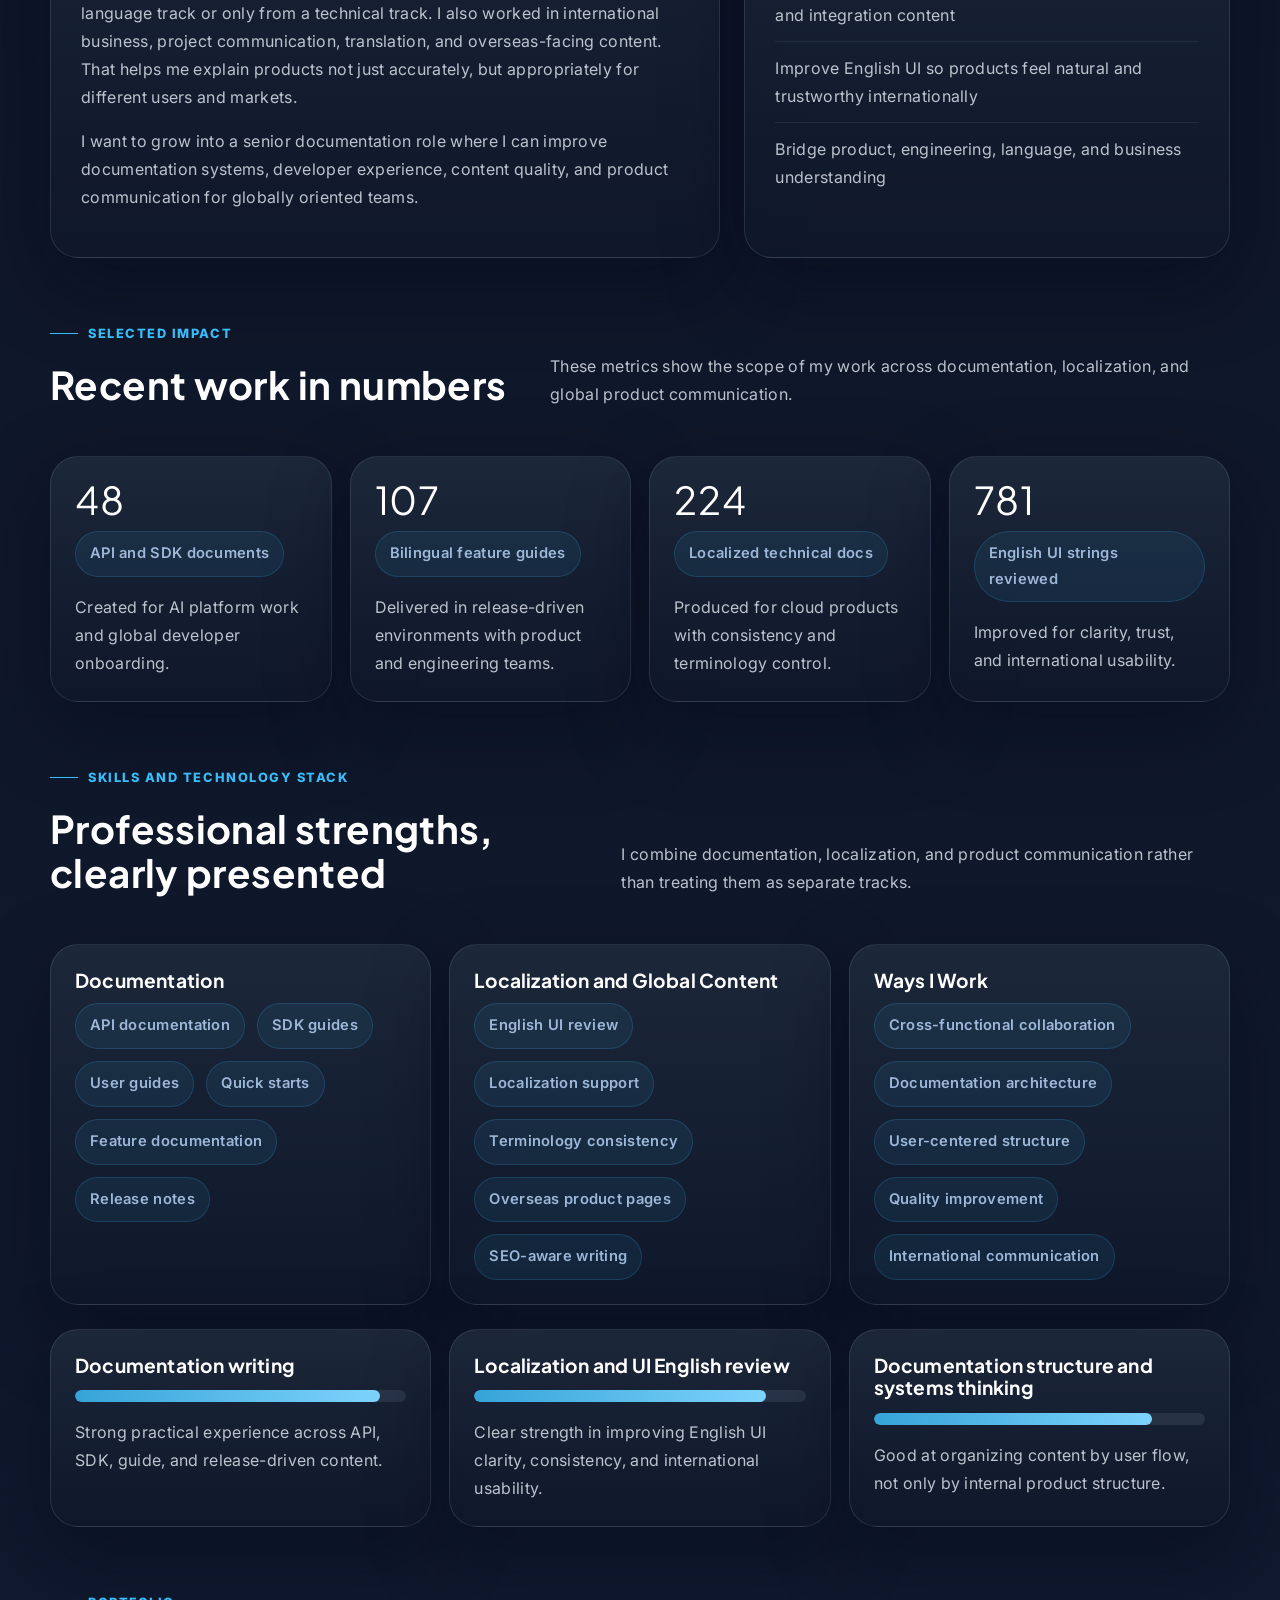
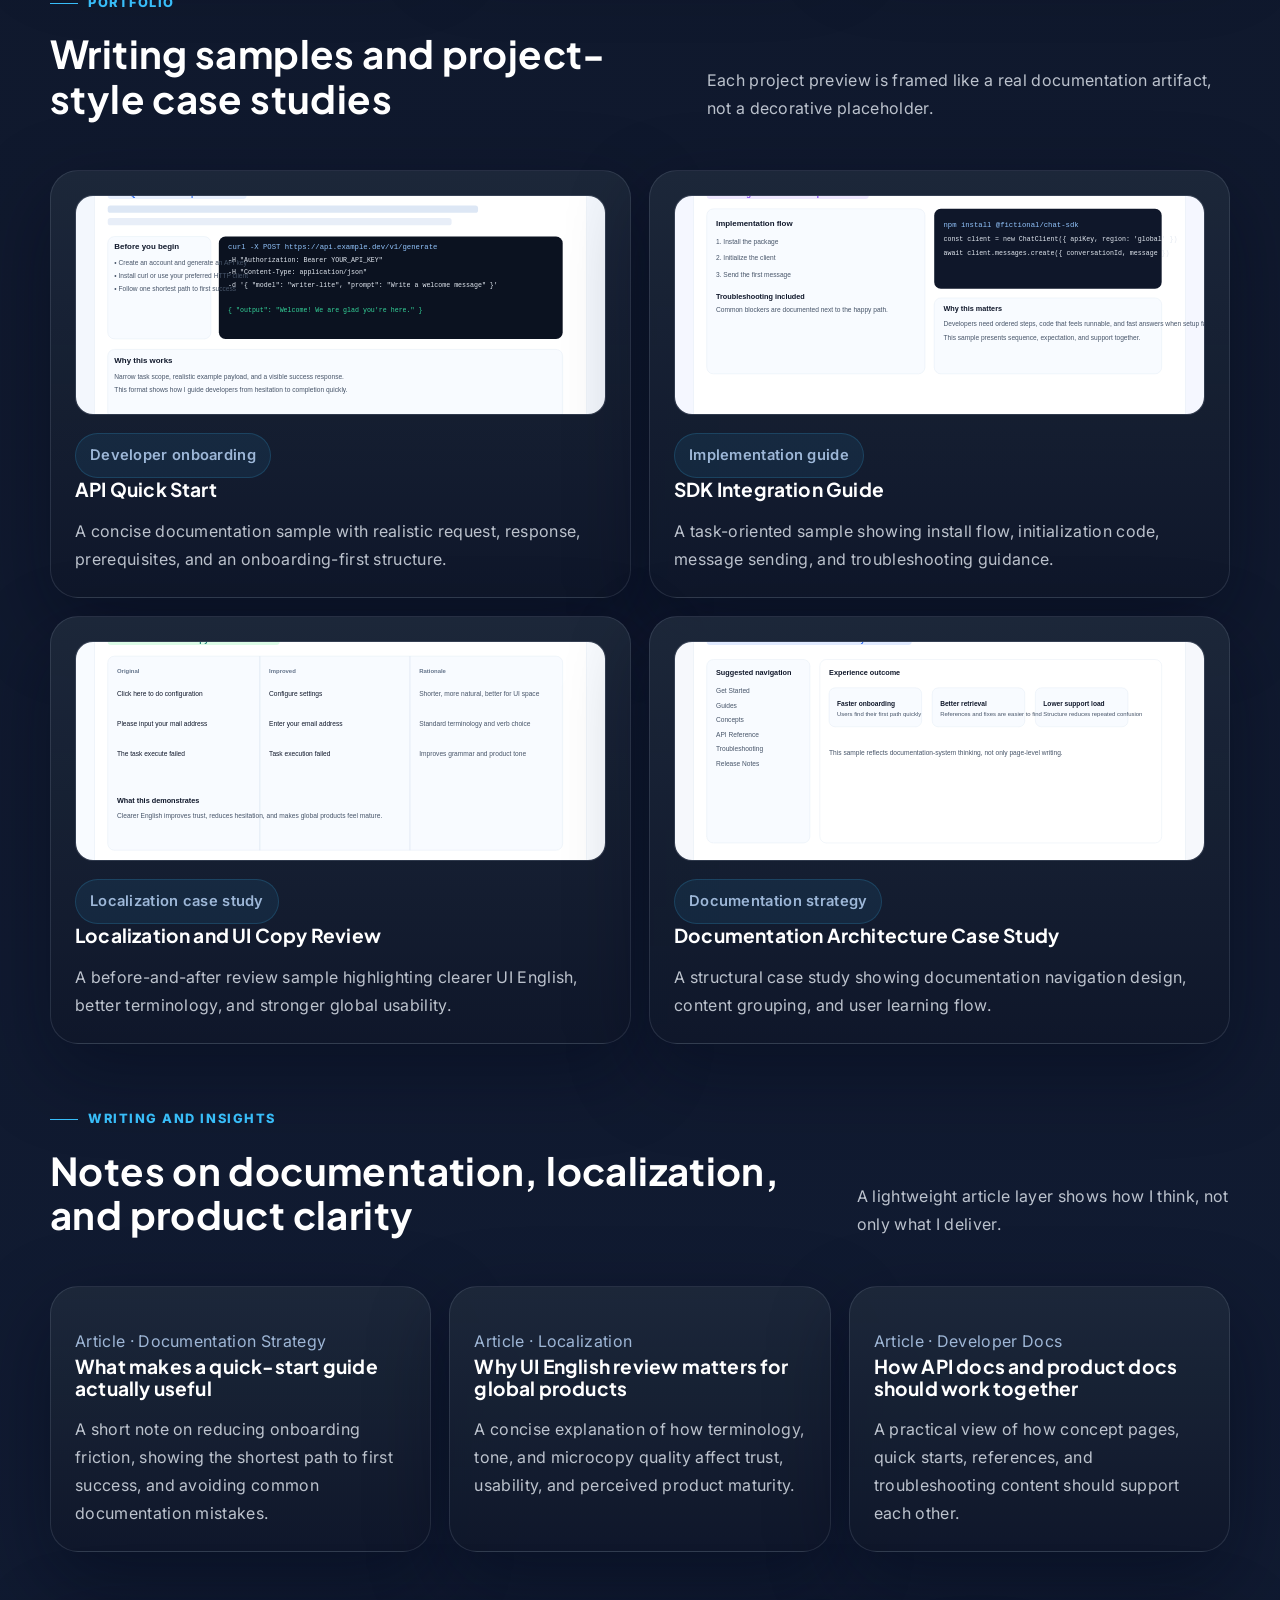
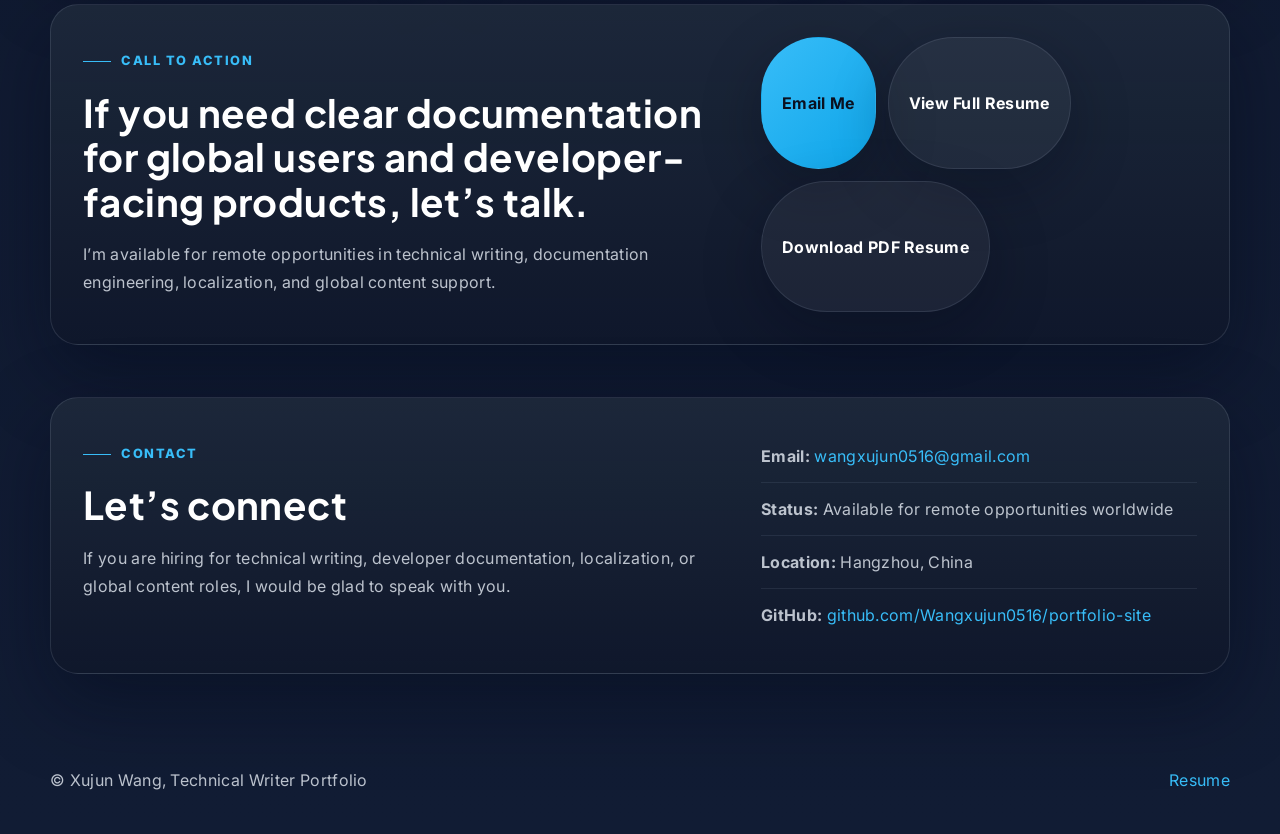
==== commit 50a0bd13: "Add real portrait photo to portfolio hero" ====
--- a/portfolio-site/index.html
+++ b/portfolio-site/index.html
@@ -49,7 +49,7 @@
           </div>
           <aside class="hero-visual">
             <div class="visual-card">
-              <img src="assets/headshot.svg" alt="Professional portrait of Xujun Wang" class="headshot">
+              <img src="assets/headshot-user.png" alt="Professional portrait of Xujun Wang" class="headshot">
               <div class="visual-caption">
                 <h2>Focused on clarity, usability, and global product communication</h2>
                 <p>I work best where product complexity meets user understanding.</p>
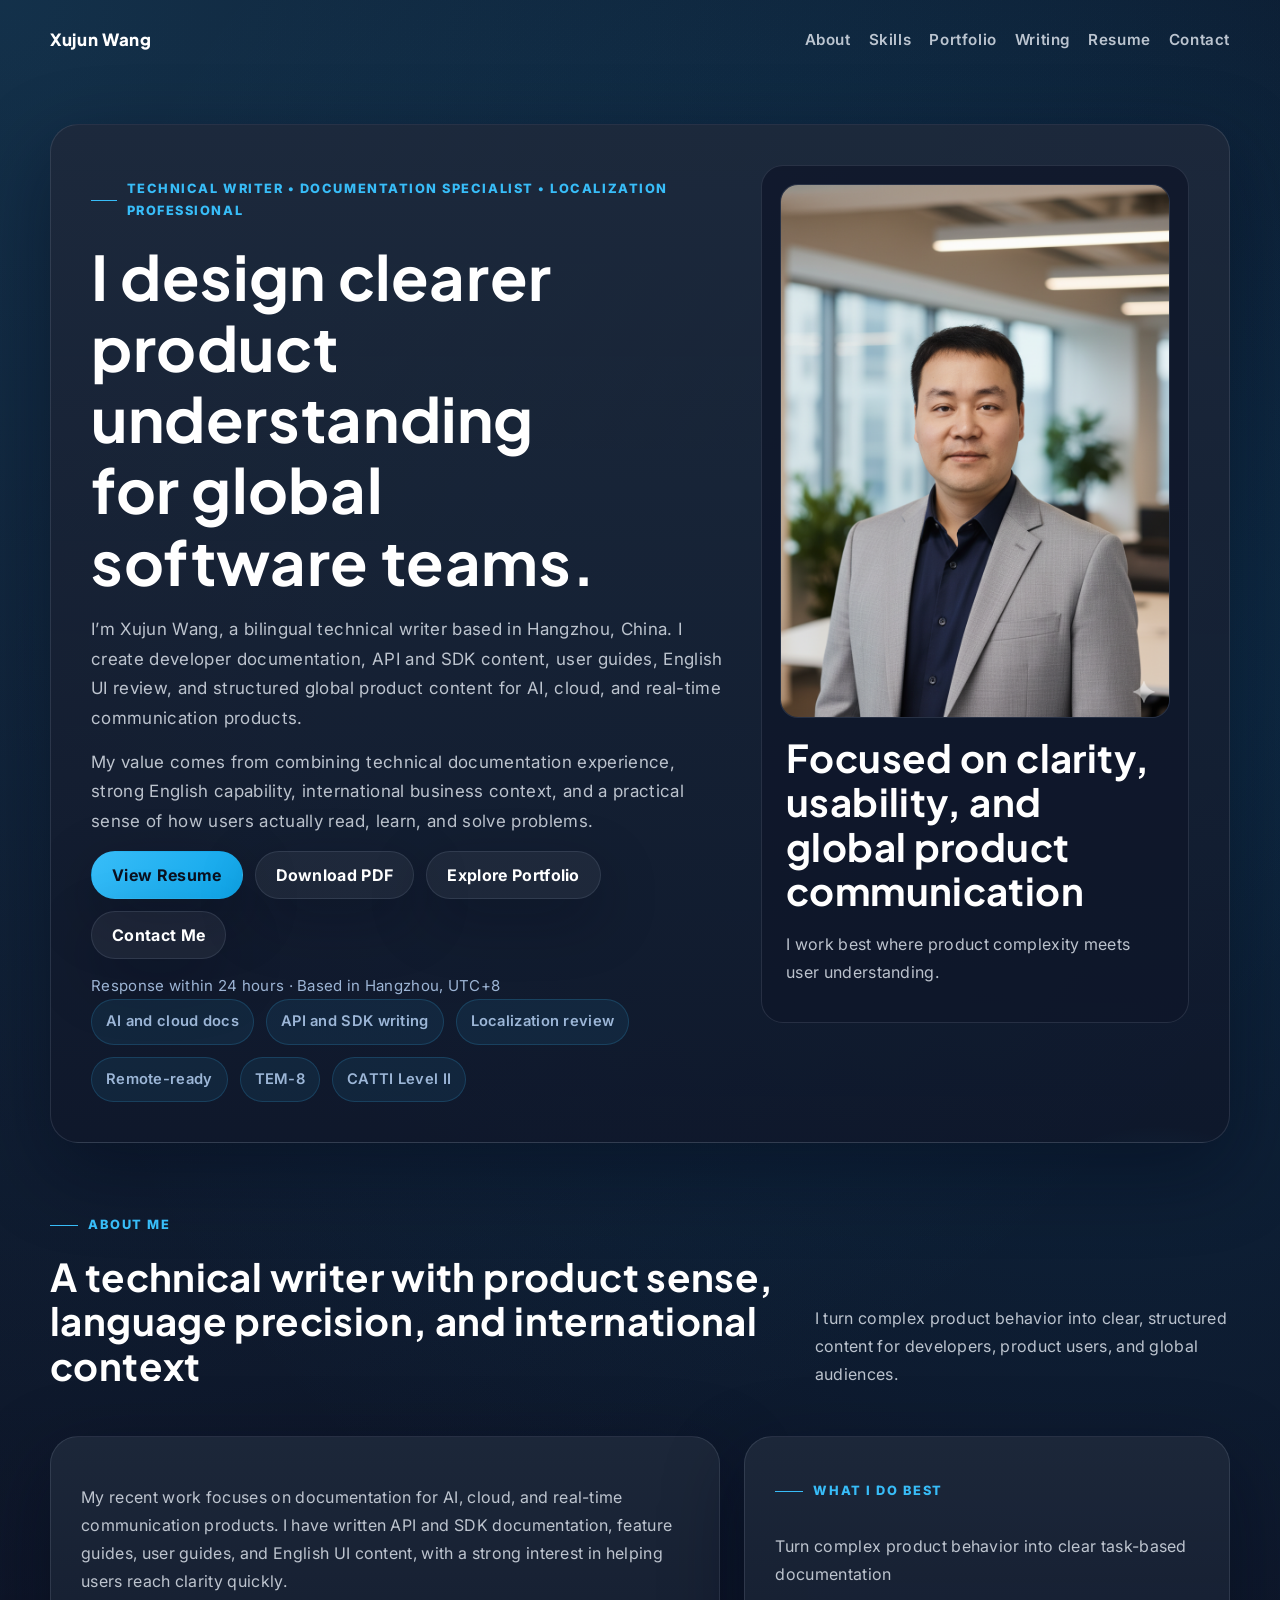
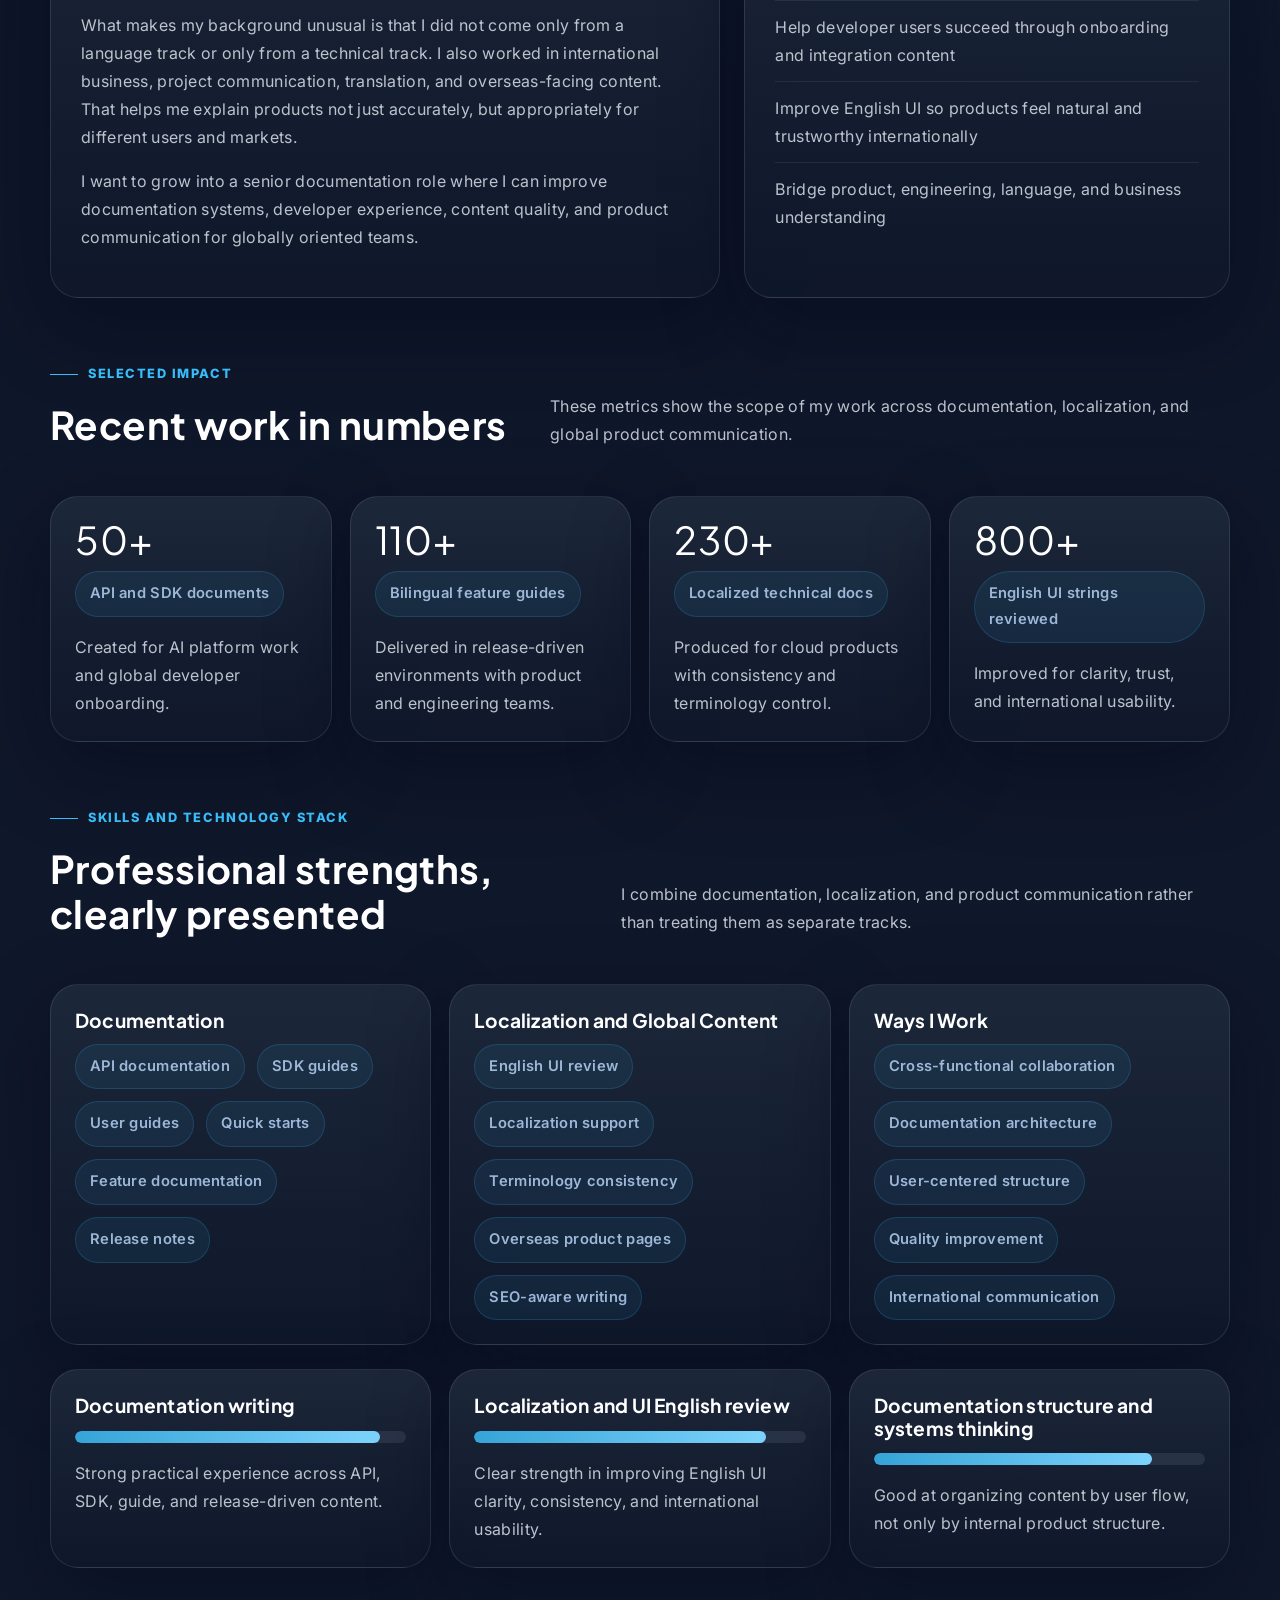
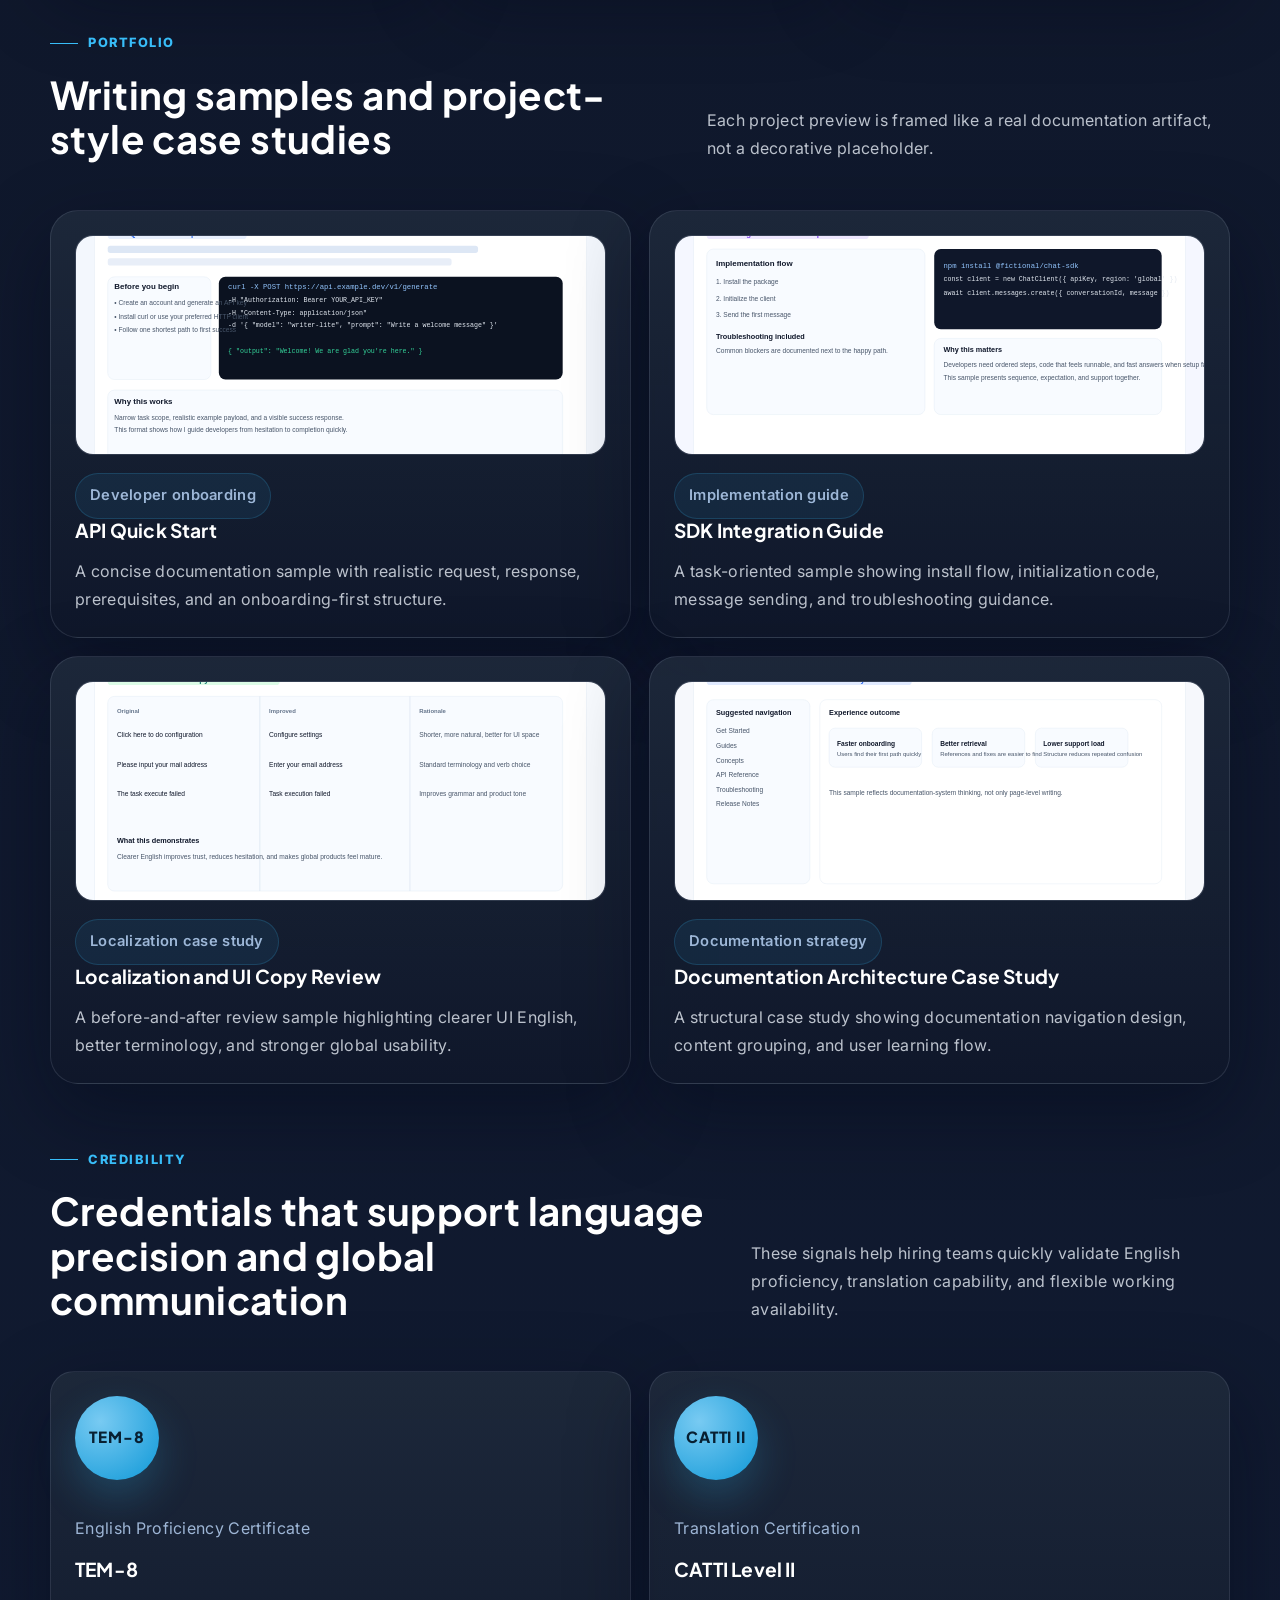
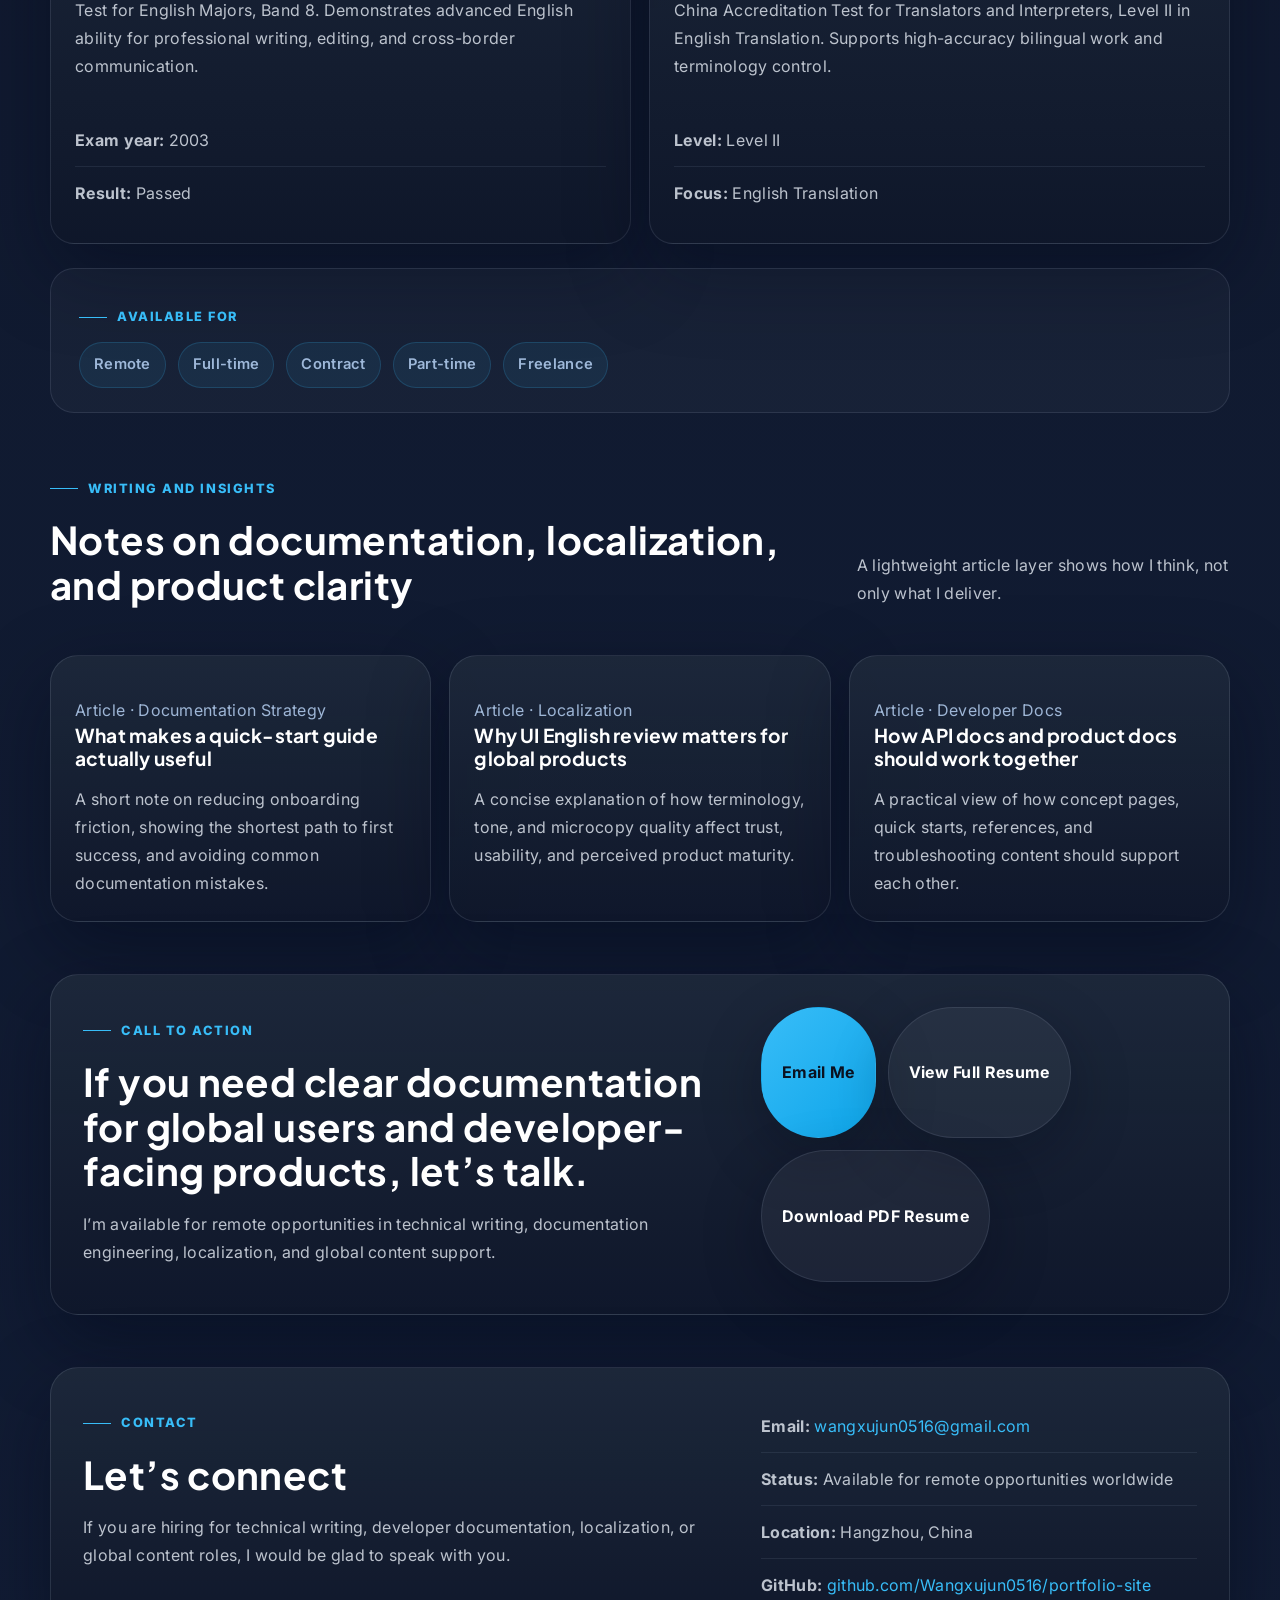
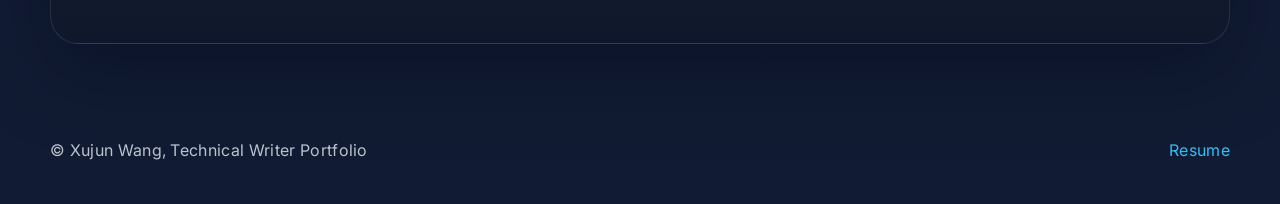
==== commit 8e7242a2: "Add credibility and availability sections to homepage" ====
--- a/portfolio-site/index.html
+++ b/portfolio-site/index.html
@@ -38,6 +38,7 @@
               <a class="button" href="#portfolio">Explore Portfolio</a>
               <a class="button" href="#contact">Contact Me</a>
             </div>
+            <p class="hero-meta-note">Response within 24 hours · Based in Hangzhou, UTC+8</p>
             <div class="hero-proof" aria-label="Key proof points">
               <span>AI and cloud docs</span>
               <span>API and SDK writing</span>
@@ -226,6 +227,57 @@
               <p>A structural case study showing documentation navigation design, content grouping, and user learning flow.</p>
             </div>
           </a>
+        </div>
+      </div>
+    </section>
+
+    <section class="section" data-reveal>
+      <div class="container section-shell">
+        <div class="section-heading-row">
+          <div>
+            <p class="eyebrow">Credibility</p>
+            <h2>Credentials that support language precision and global communication</h2>
+          </div>
+          <p class="section-intro">These signals help hiring teams quickly validate English proficiency, translation capability, and flexible working availability.</p>
+        </div>
+
+        <div class="credibility-grid">
+          <article class="credential-card">
+            <div class="credential-mark">TEM-8</div>
+            <div>
+              <p class="blog-meta">English Proficiency Certificate</p>
+              <h3>TEM-8</h3>
+              <p>Test for English Majors, Band 8. Demonstrates advanced English ability for professional writing, editing, and cross-border communication.</p>
+            </div>
+            <ul class="meta-list">
+              <li><strong>Exam year:</strong> 2003</li>
+              <li><strong>Result:</strong> Passed</li>
+            </ul>
+          </article>
+
+          <article class="credential-card">
+            <div class="credential-mark">CATTI II</div>
+            <div>
+              <p class="blog-meta">Translation Certification</p>
+              <h3>CATTI Level II</h3>
+              <p>China Accreditation Test for Translators and Interpreters, Level II in English Translation. Supports high-accuracy bilingual work and terminology control.</p>
+            </div>
+            <ul class="meta-list">
+              <li><strong>Level:</strong> Level II</li>
+              <li><strong>Focus:</strong> English Translation</li>
+            </ul>
+          </article>
+        </div>
+
+        <div class="availability-panel">
+          <p class="eyebrow">Available for</p>
+          <div class="tag-list">
+            <span>Remote</span>
+            <span>Full-time</span>
+            <span>Contract</span>
+            <span>Part-time</span>
+            <span>Freelance</span>
+          </div>
         </div>
       </div>
     </section>
--- a/portfolio-site/styles.css
+++ b/portfolio-site/styles.css
@@ -271,6 +271,12 @@
   gap: 12px;
 }
 
+.hero-meta-note {
+  margin: 14px 0 0;
+  color: var(--color-text-soft);
+  font-size: 0.94rem;
+}
+
 .button {
   display: inline-flex;
   align-items: center;
@@ -400,7 +406,8 @@
 .blog-grid,
 .meta-grid,
 .result-grid,
-.two-col-notes {
+.two-col-notes,
+.credibility-grid {
   display: grid;
   gap: 18px;
 }
@@ -449,8 +456,56 @@
 
 .skill-dashboard,
 .skill-bars,
-.blog-grid {
+.blog-grid,
+.credibility-grid {
   grid-template-columns: repeat(3, minmax(0, 1fr));
+}
+
+.credibility-grid {
+  grid-template-columns: repeat(2, minmax(0, 1fr));
+}
+
+.credential-card {
+  display: grid;
+  gap: 18px;
+  padding: 24px;
+  border-radius: 24px;
+  border: 1px solid rgba(148, 163, 184, 0.16);
+  background: linear-gradient(180deg, rgba(30, 41, 59, 0.92), rgba(15, 23, 42, 0.9));
+  box-shadow: var(--shadow-card);
+  transition: transform var(--transition), box-shadow var(--transition), border-color var(--transition);
+}
+
+.credential-card:hover {
+  transform: translateY(-6px);
+  box-shadow: var(--shadow-card-hover);
+  border-color: var(--color-border-strong);
+}
+
+.credential-mark {
+  width: 84px;
+  height: 84px;
+  display: grid;
+  place-items: center;
+  border-radius: 999px;
+  background: radial-gradient(circle at 30% 30%, rgba(125, 211, 252, 0.95), rgba(14, 165, 233, 0.9));
+  color: #082032;
+  font-family: 'Plus Jakarta Sans', 'Inter', sans-serif;
+  font-size: 0.96rem;
+  font-weight: 800;
+  letter-spacing: 0.06em;
+  box-shadow: 0 18px 40px rgba(56, 189, 248, 0.22);
+}
+
+.availability-panel {
+  padding: 24px 28px;
+  border-radius: 24px;
+  border: 1px solid rgba(148, 163, 184, 0.16);
+  background: rgba(255, 255, 255, 0.03);
+}
+
+.availability-panel .eyebrow {
+  margin-bottom: 14px;
 }
 
 .project-grid {
@@ -692,7 +747,8 @@
   .meta-grid,
   .result-grid,
   .two-col-notes,
-  .metrics-grid {
+  .metrics-grid,
+  .credibility-grid {
     grid-template-columns: 1fr;
   }
 
@@ -790,8 +846,13 @@
   .blog-grid,
   .meta-grid,
   .result-grid,
-  .two-col-notes {
+  .two-col-notes,
+  .credibility-grid {
     grid-template-columns: 1fr;
+  }
+
+  .availability-panel {
+    padding: 22px;
   }
 
   .project-image {
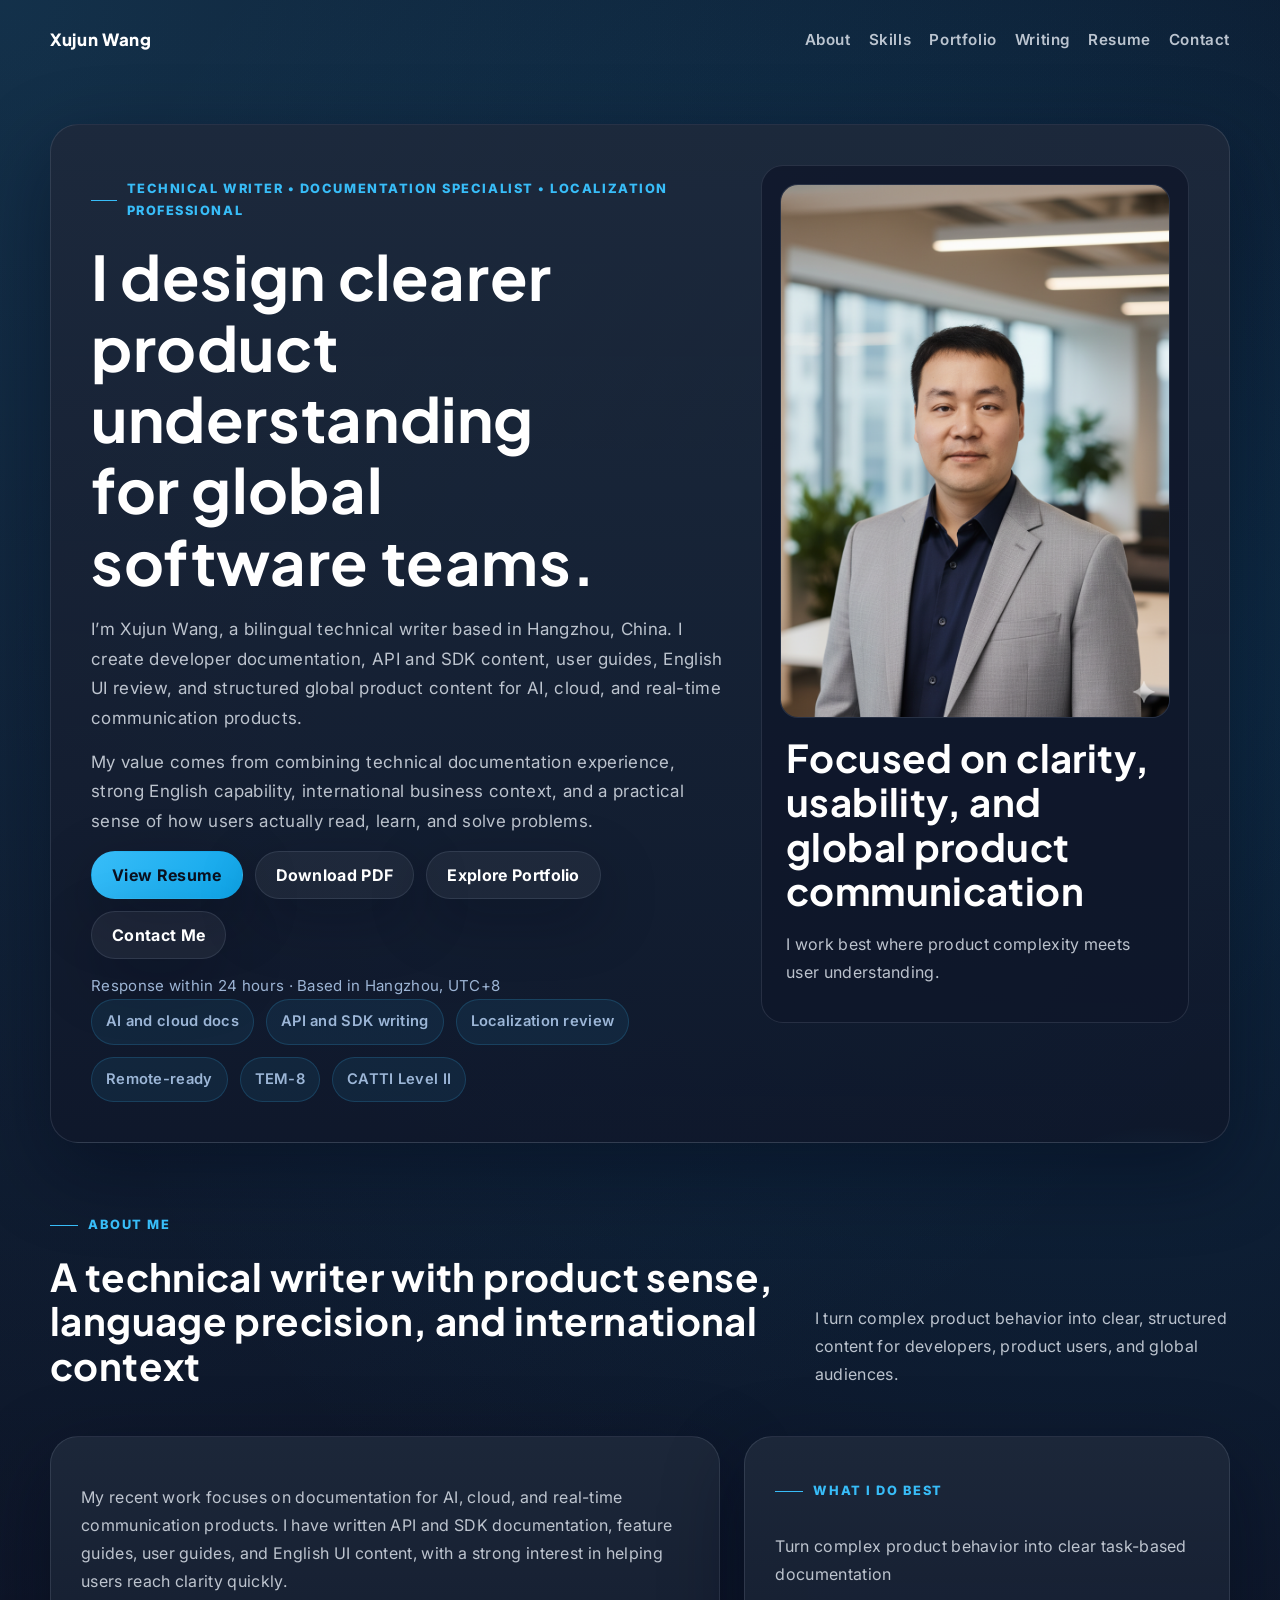
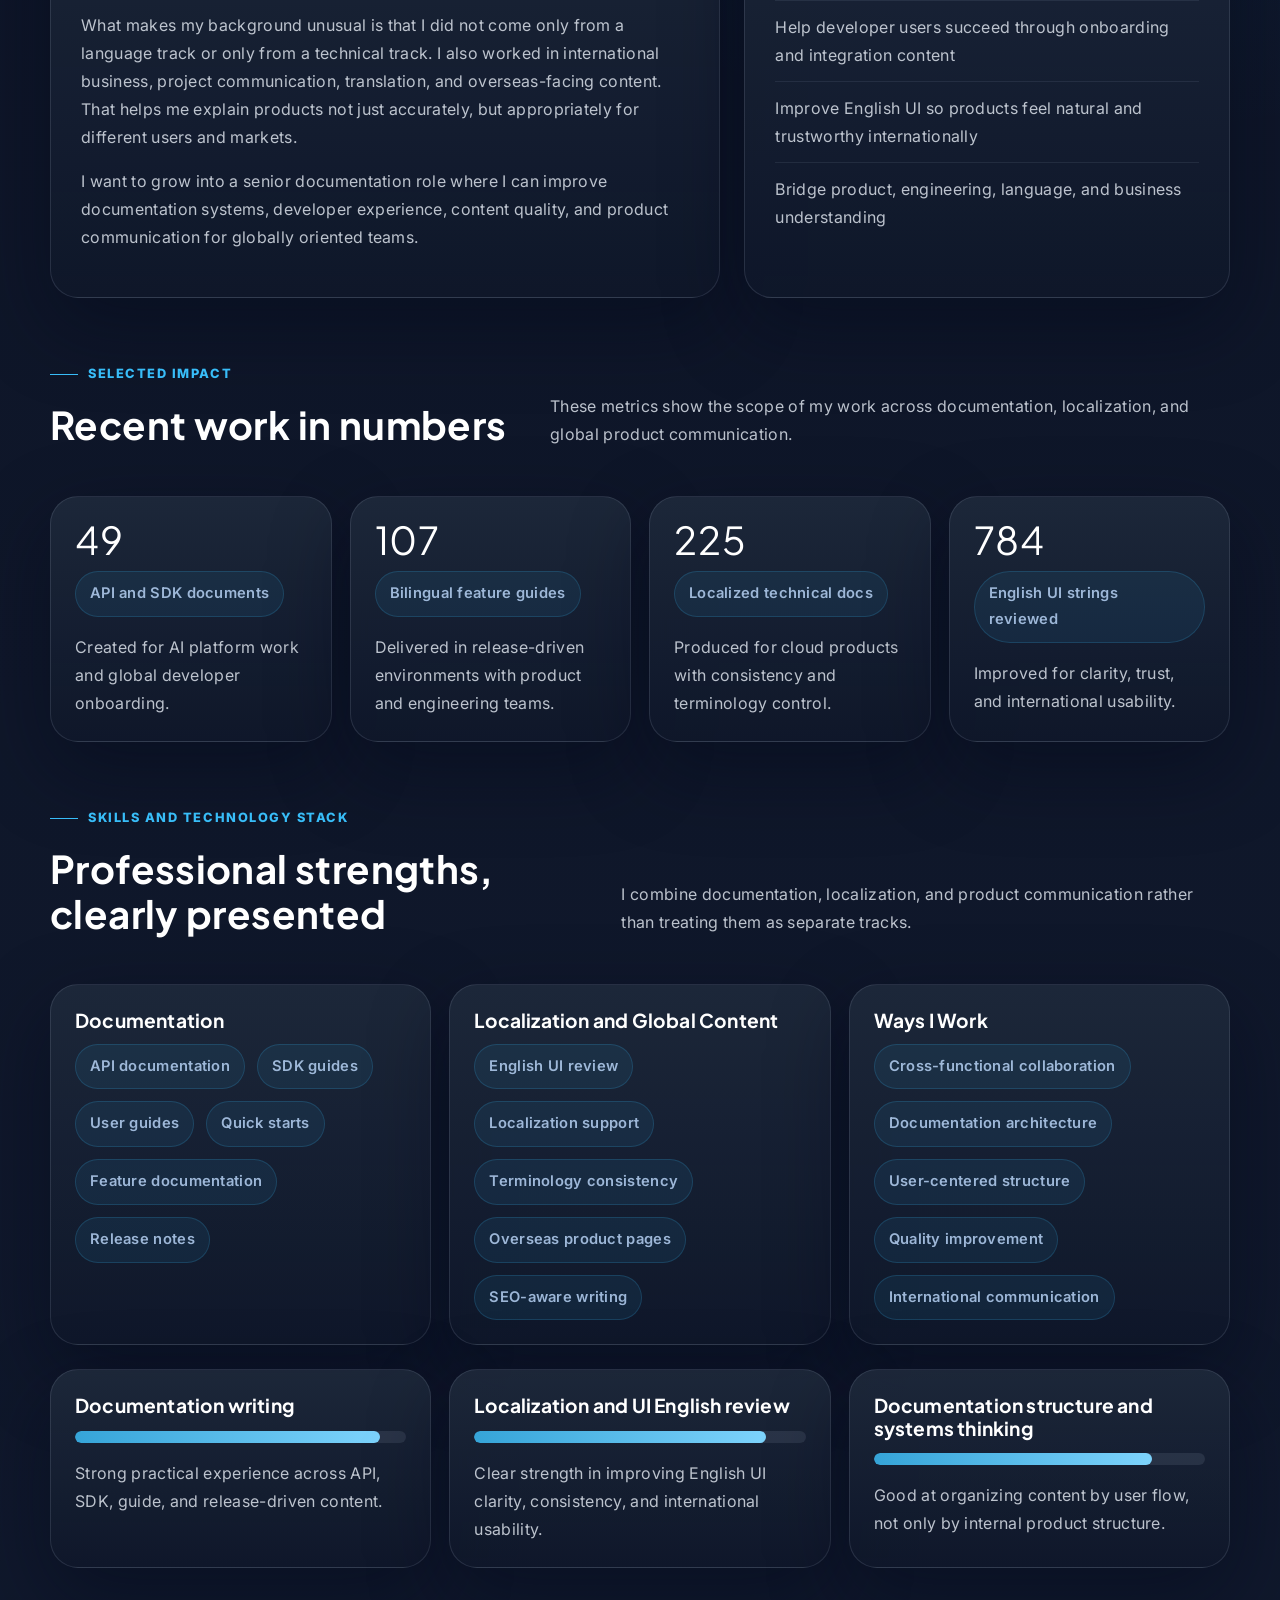
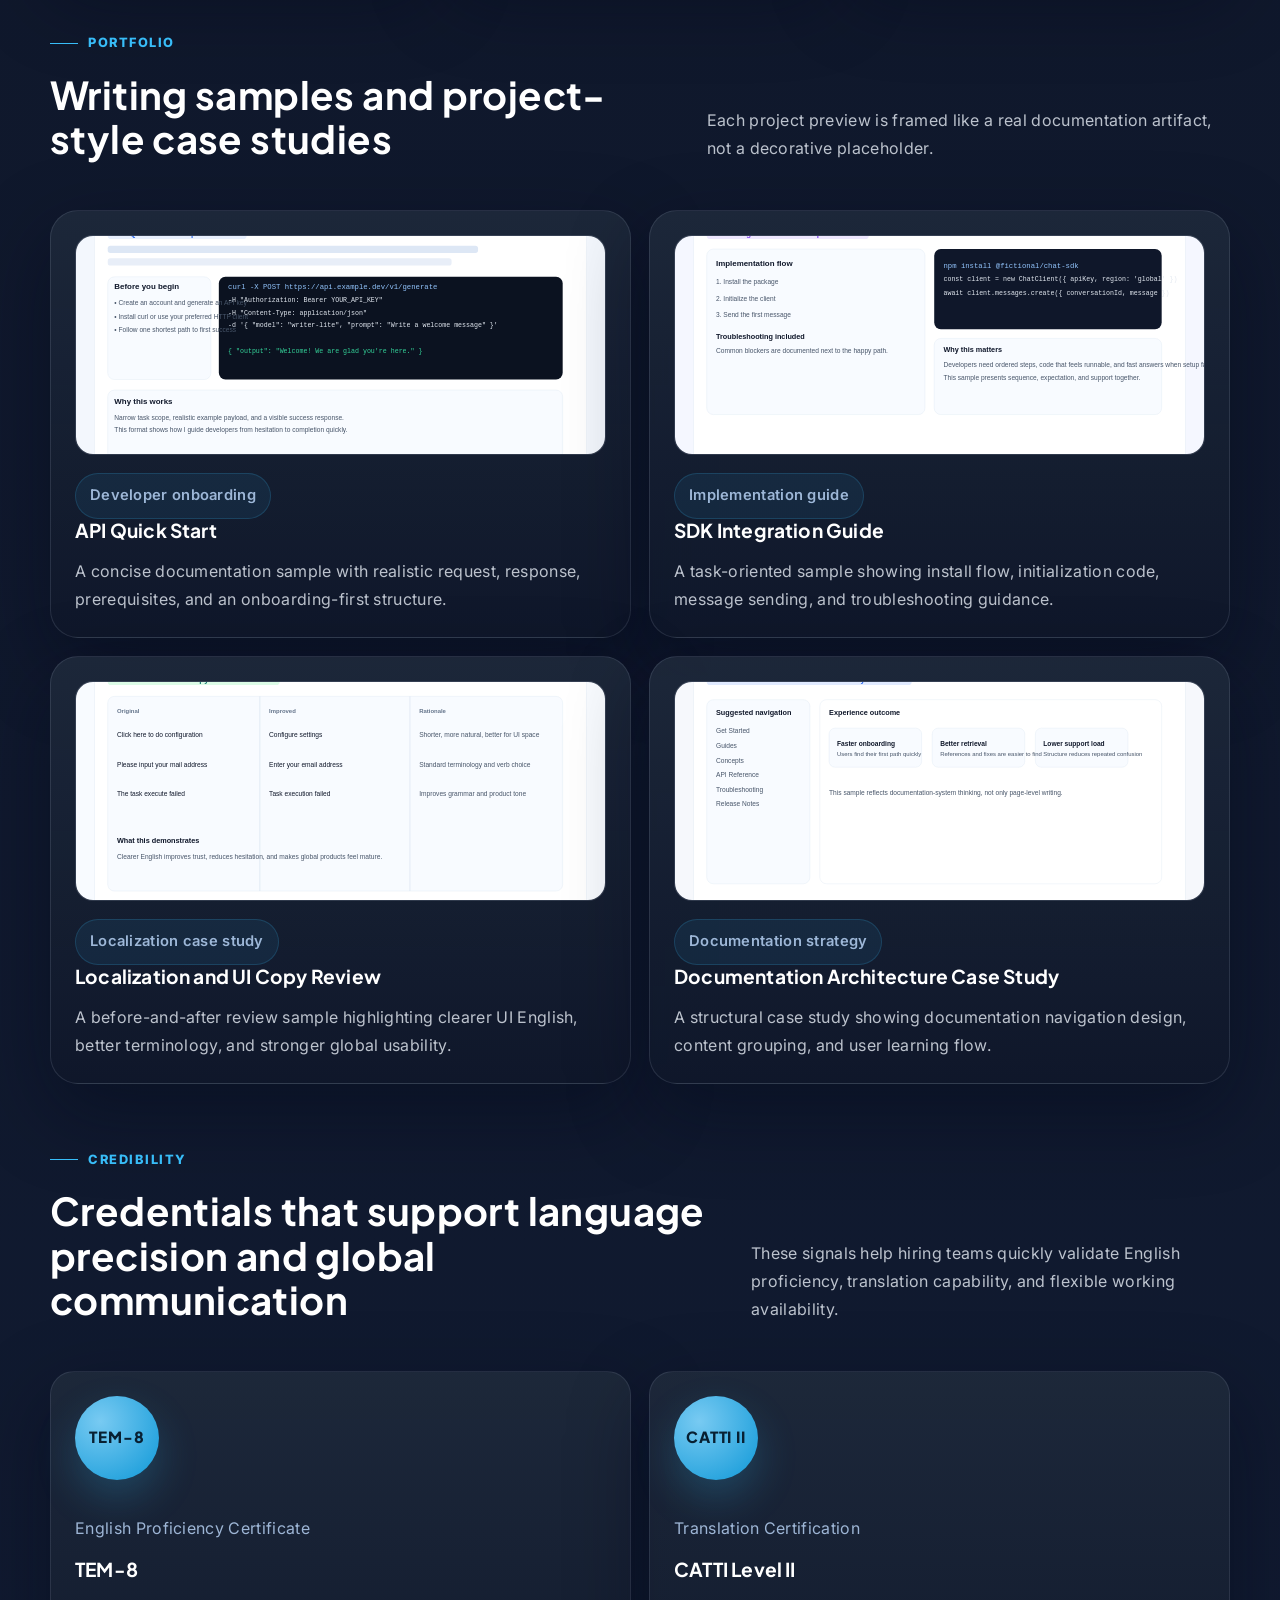
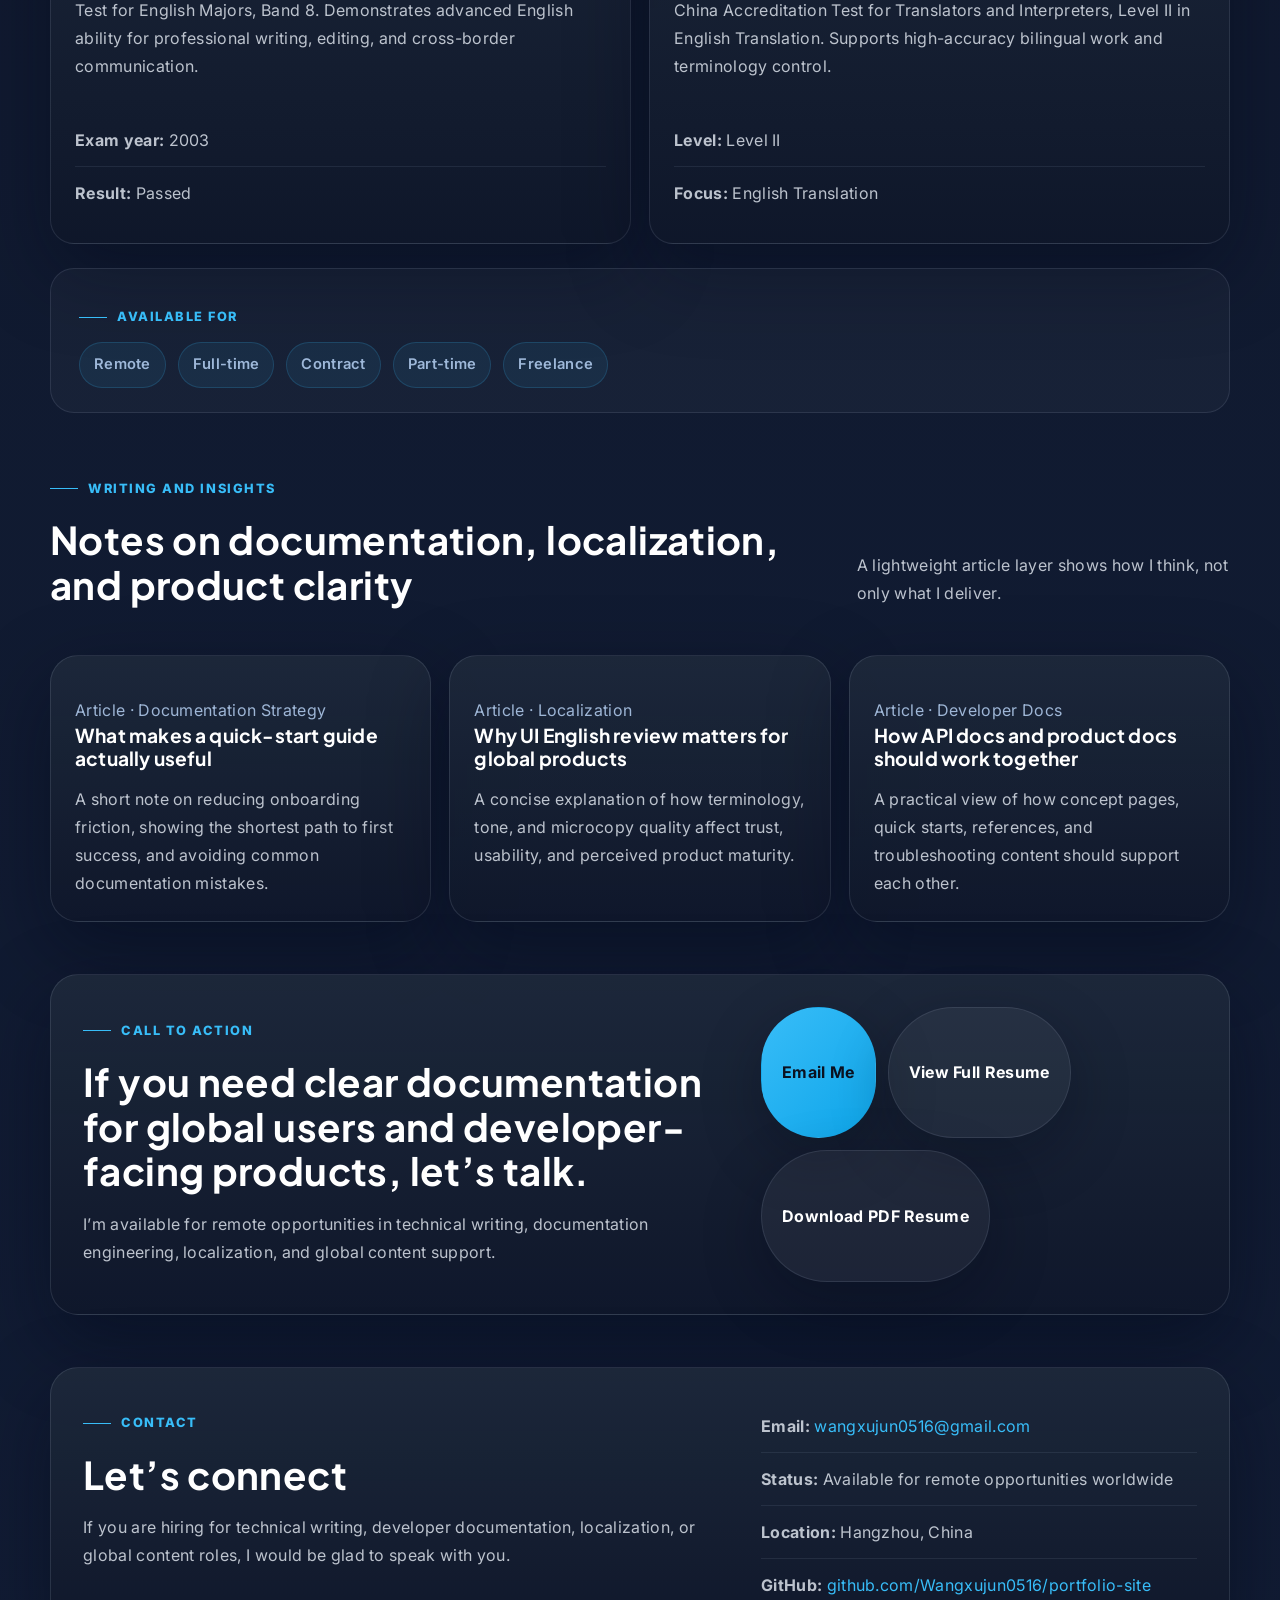
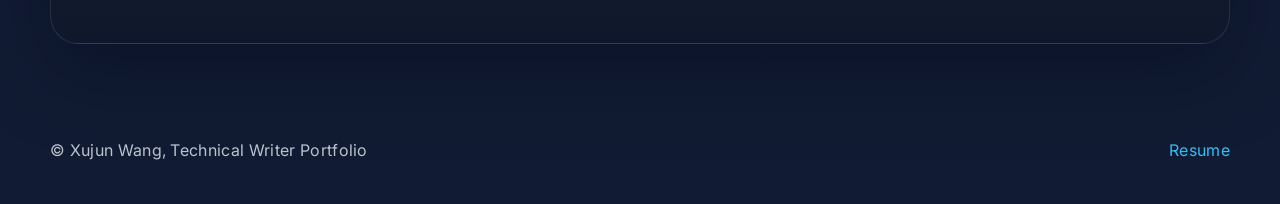
==== commit af3ad4bc: "Add SEO meta tags and structured data" ====
--- a/portfolio-site/index.html
+++ b/portfolio-site/index.html
@@ -4,8 +4,19 @@
   <meta charset="utf-8">
   <meta name="viewport" content="width=device-width, initial-scale=1">
   <title>Xujun Wang | Technical Writer, Documentation Specialist, Localization Professional</title>
-  <meta name="description" content="Portfolio of Xujun Wang, a Hangzhou-based technical writer and documentation specialist focused on AI, cloud, API documentation, localization, and global product content.">
+  <meta name="description" content="Xujun Wang - Technical Writer specializing in API documentation, SDK guides, and localization for global software teams. Available for remote opportunities.">
+  <meta name="keywords" content="technical writer, API documentation, SDK documentation, localization, remote technical writer, China technical writer">
   <meta name="theme-color" content="#0F172A">
+  <meta property="og:title" content="Xujun Wang | Technical Writer & Documentation Specialist">
+  <meta property="og:description" content="I design clearer product understanding for global software teams.">
+  <meta property="og:image" content="https://portfolio-site-bho.pages.dev/assets/og-preview.png">
+  <meta property="og:url" content="https://portfolio-site-bho.pages.dev">
+  <meta property="og:type" content="website">
+  <meta name="twitter:card" content="summary_large_image">
+  <meta name="twitter:title" content="Xujun Wang | Technical Writer & Documentation Specialist">
+  <meta name="twitter:description" content="I design clearer product understanding for global software teams.">
+  <meta name="twitter:image" content="https://portfolio-site-bho.pages.dev/assets/og-preview.png">
+  <link rel="canonical" href="https://portfolio-site-bho.pages.dev/">
   <link rel="stylesheet" href="styles.css">
 </head>
 <body>
@@ -356,6 +367,34 @@
     </div>
   </footer>
 
+  <script type="application/ld+json">
+    {
+      "@context": "https://schema.org",
+      "@type": "Person",
+      "name": "Xujun Wang",
+      "jobTitle": "Technical Writer",
+      "description": "Technical writer specializing in API documentation, SDK guides, and localization for global software teams.",
+      "url": "https://portfolio-site-bho.pages.dev/",
+      "image": "https://portfolio-site-bho.pages.dev/assets/headshot-user.png",
+      "email": "mailto:wangxujun0516@gmail.com",
+      "address": {
+        "@type": "PostalAddress",
+        "addressLocality": "Hangzhou",
+        "addressCountry": "CN"
+      },
+      "knowsAbout": [
+        "Technical writing",
+        "API documentation",
+        "SDK documentation",
+        "Localization",
+        "Developer documentation",
+        "Global content"
+      ],
+      "sameAs": [
+        "https://github.com/Wangxujun0516/portfolio-site"
+      ]
+    }
+  </script>
   <script>
     const header = document.getElementById('siteHeader');
     const onScroll = () => {
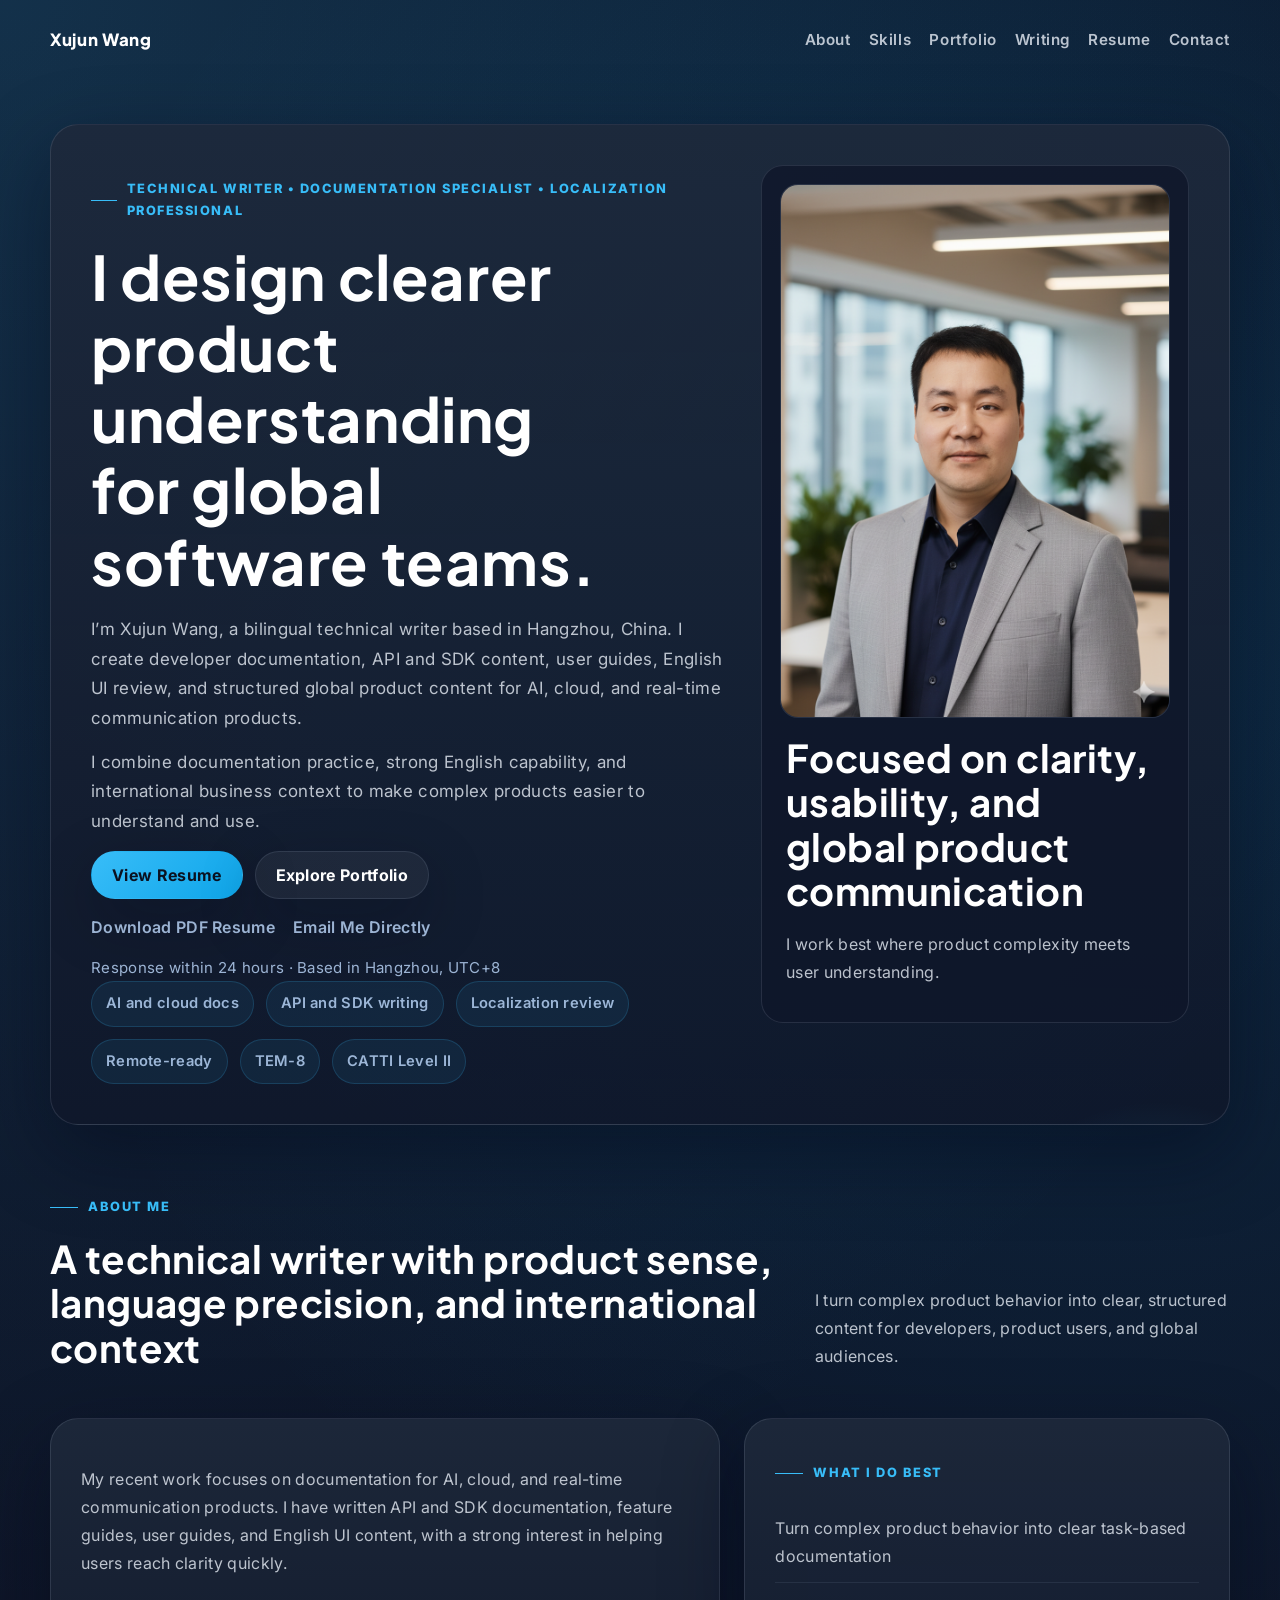
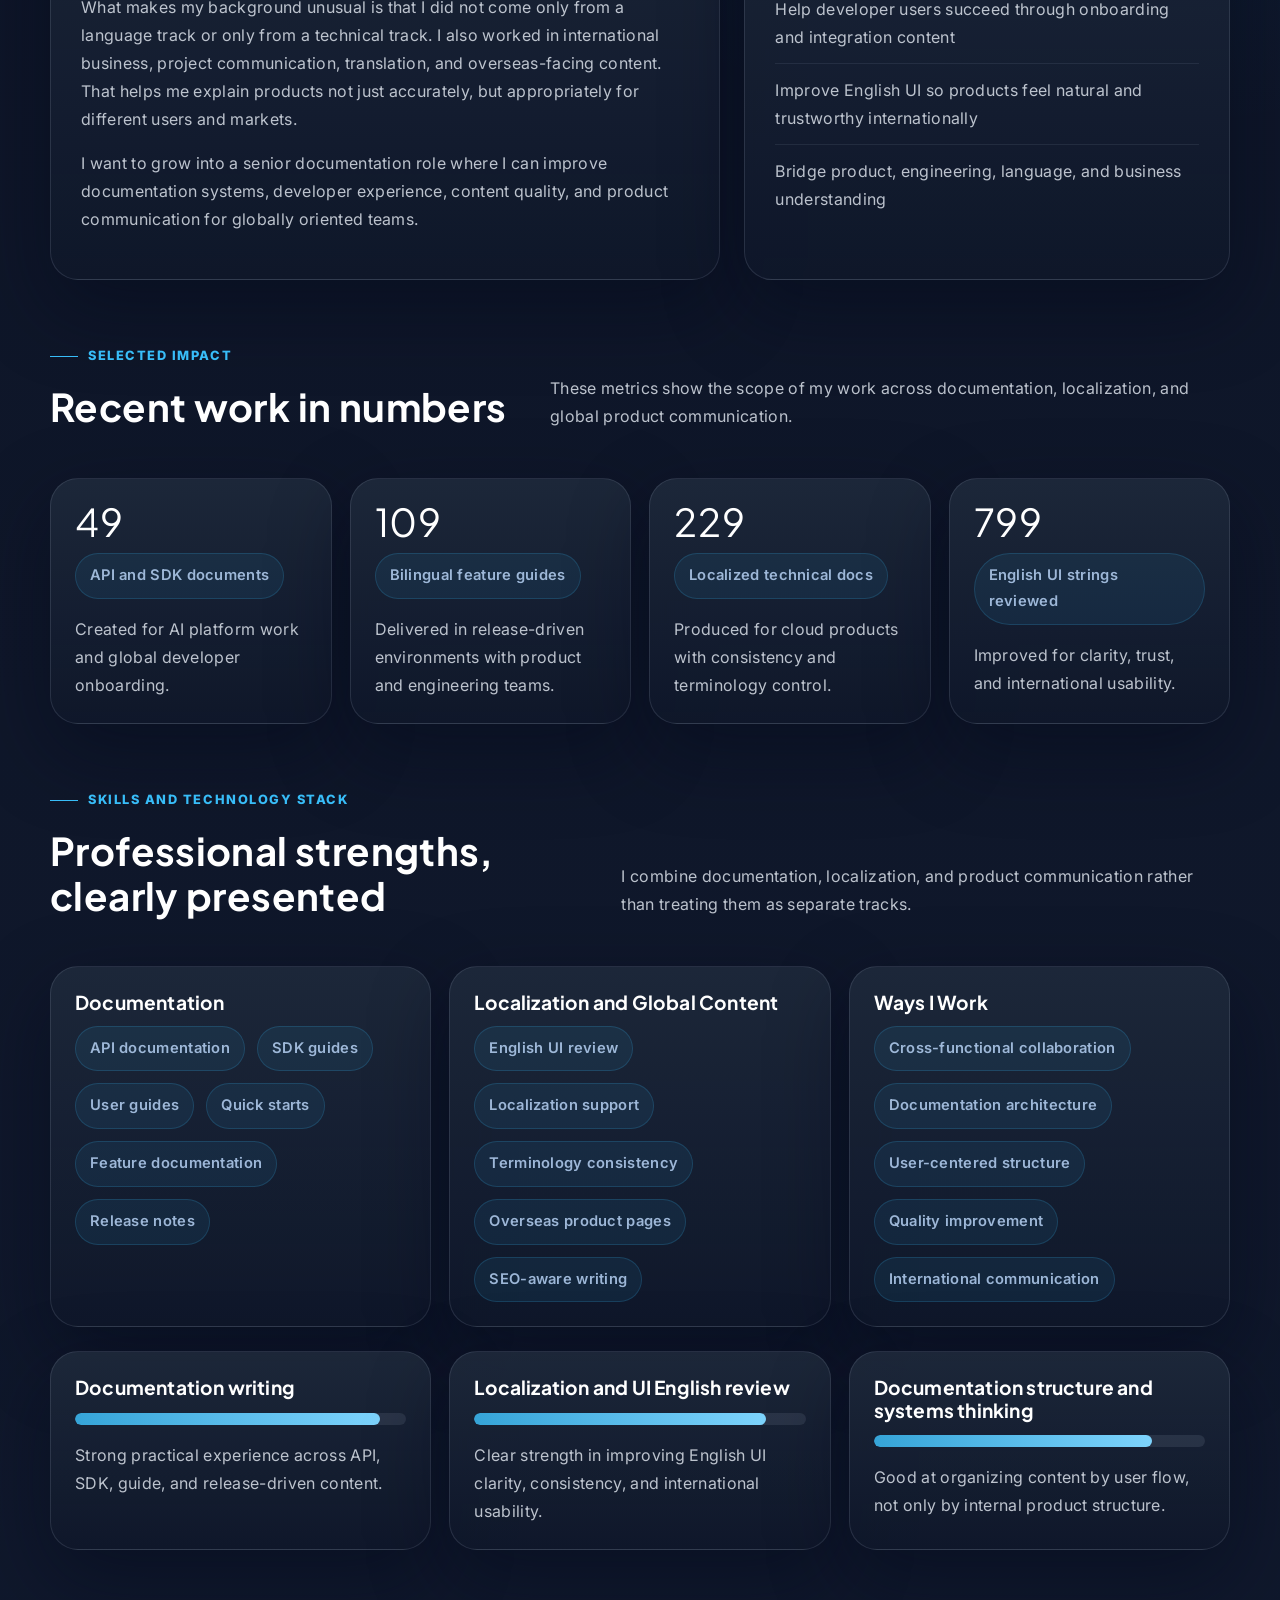
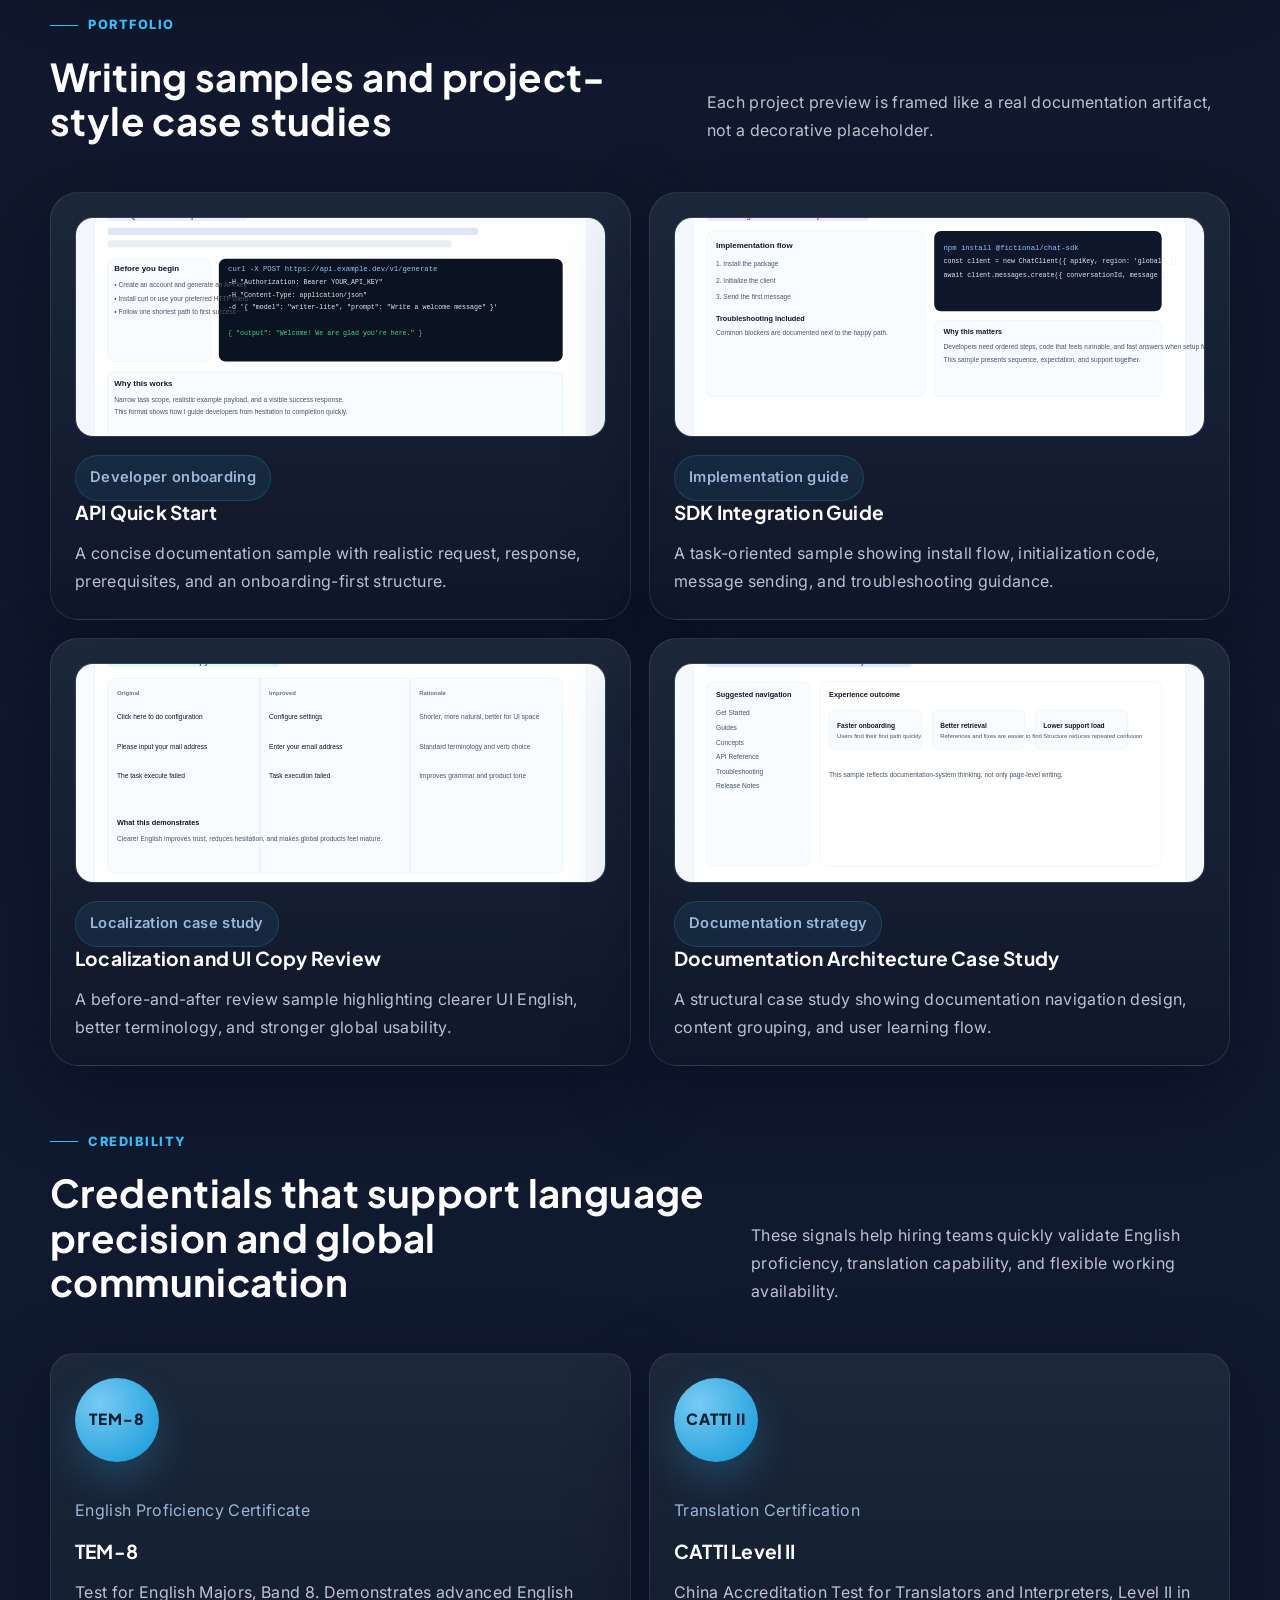
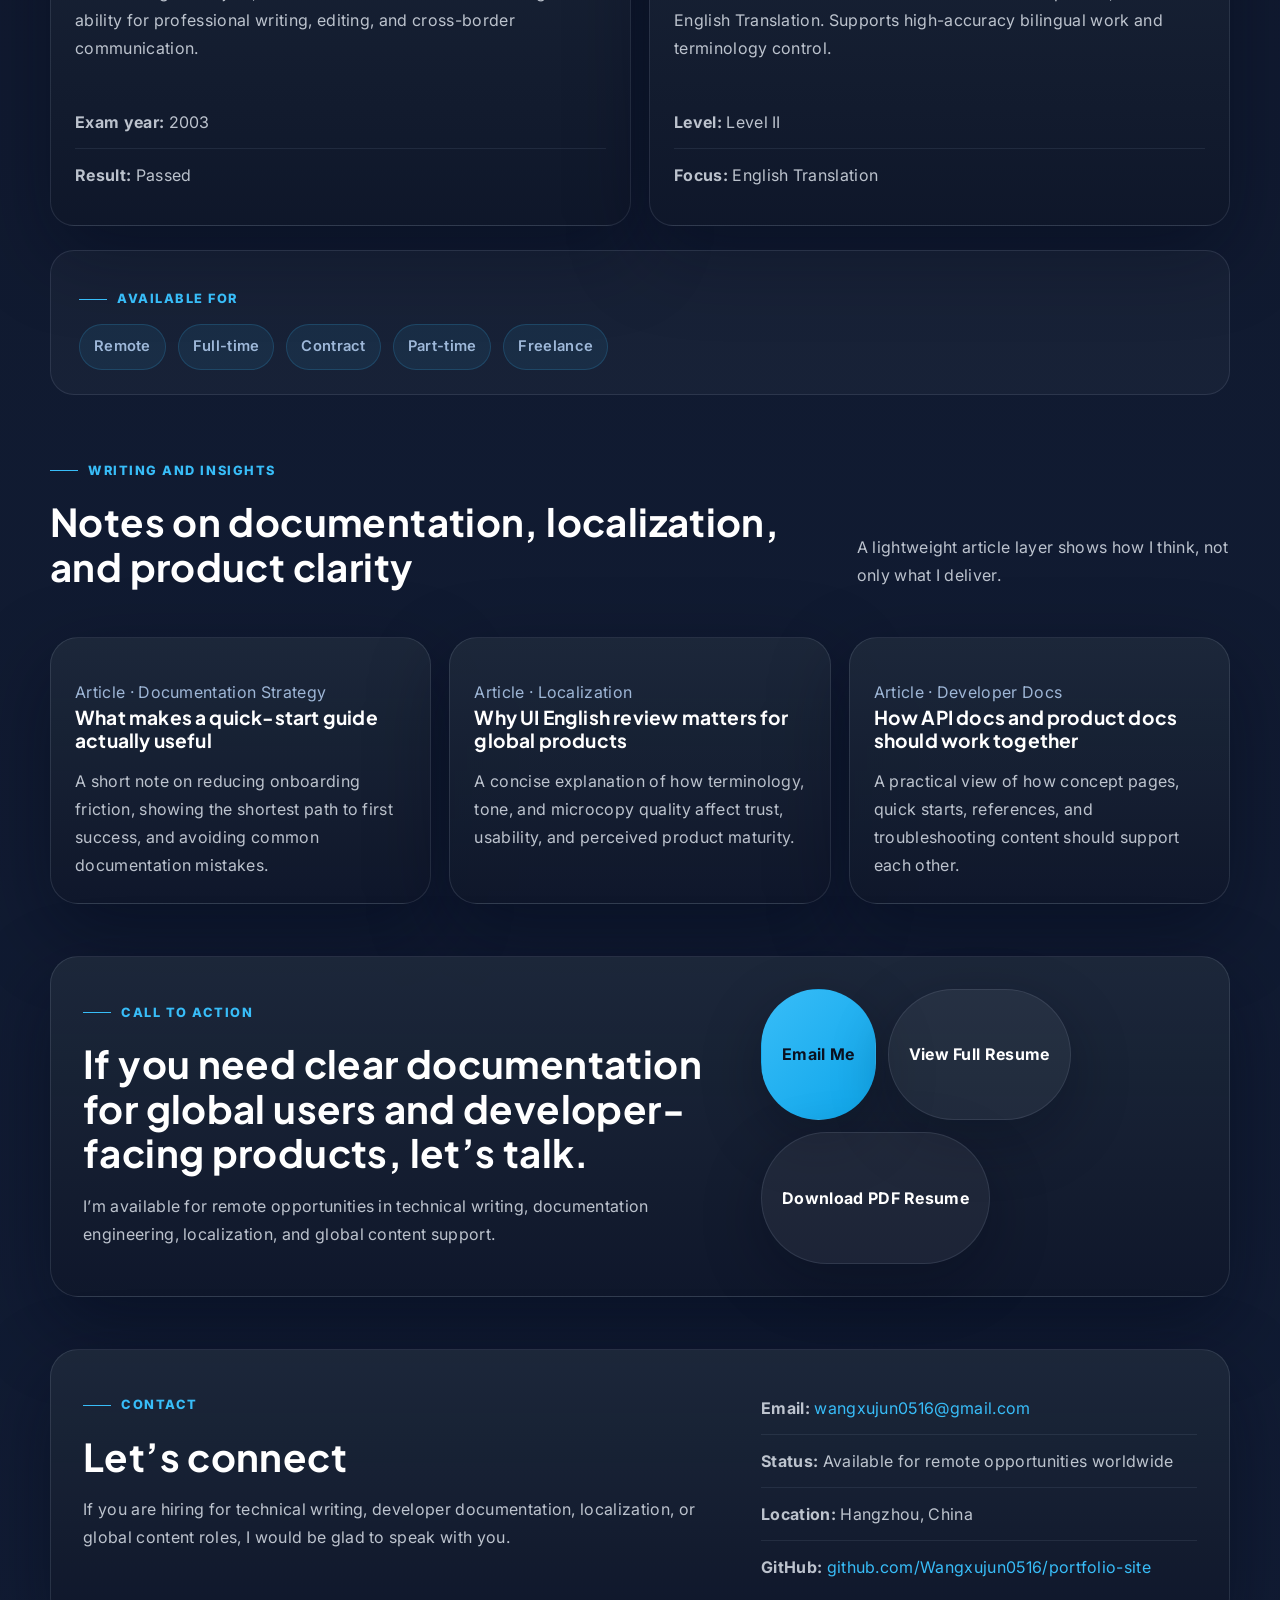
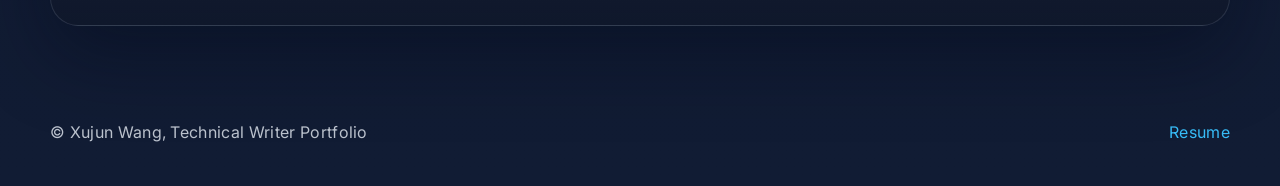
==== commit 1a19c4eb: "Improve portfolio site UX, SEO, and accessibility" ====
--- a/portfolio-site/index.html
+++ b/portfolio-site/index.html
@@ -20,6 +20,7 @@
   <link rel="stylesheet" href="styles.css">
 </head>
 <body>
+  <a class="skip-link" href="#mainContent">Skip to main content</a>
   <header class="site-header" id="siteHeader">
     <div class="container nav-shell">
       <a class="brand" href="index.html" aria-label="Xujun Wang home page">Xujun Wang</a>
@@ -34,7 +35,7 @@
     </div>
   </header>
 
-  <main>
+  <main id="mainContent">
     <section class="hero" data-reveal>
       <div class="container">
         <div class="hero-panel">
@@ -42,12 +43,14 @@
             <p class="eyebrow">Technical Writer • Documentation Specialist • Localization Professional</p>
             <h1>I design clearer product understanding for global software teams.</h1>
             <p class="lead">I’m Xujun Wang, a bilingual technical writer based in Hangzhou, China. I create developer documentation, API and SDK content, user guides, English UI review, and structured global product content for AI, cloud, and real-time communication products.</p>
-            <p class="lead">My value comes from combining technical documentation experience, strong English capability, international business context, and a practical sense of how users actually read, learn, and solve problems.</p>
+            <p class="lead">I combine documentation practice, strong English capability, and international business context to make complex products easier to understand and use.</p>
             <div class="hero-actions">
               <a class="button primary" href="resume.html">View Resume</a>
-              <a class="button" href="assets/xujun-wang-resume-en.pdf" download>Download PDF</a>
               <a class="button" href="#portfolio">Explore Portfolio</a>
-              <a class="button" href="#contact">Contact Me</a>
+            </div>
+            <div class="hero-support-links" aria-label="Secondary actions">
+              <a href="assets/xujun-wang-resume-en.pdf" download>Download PDF Resume</a>
+              <a href="mailto:wangxujun0516@gmail.com">Email Me Directly</a>
             </div>
             <p class="hero-meta-note">Response within 24 hours · Based in Hangzhou, UTC+8</p>
             <div class="hero-proof" aria-label="Key proof points">
@@ -61,7 +64,7 @@
           </div>
           <aside class="hero-visual">
             <div class="visual-card">
-              <img src="assets/headshot-user.png" alt="Professional portrait of Xujun Wang" class="headshot">
+              <img src="assets/headshot-user.png" alt="Professional portrait of Xujun Wang" class="headshot" decoding="async" fetchpriority="high">
               <div class="visual-caption">
                 <h2>Focused on clarity, usability, and global product communication</h2>
                 <p>I work best where product complexity meets user understanding.</p>
@@ -207,7 +210,7 @@
         </div>
         <div class="project-grid">
           <a class="project-card" href="samples/api-quickstart.html">
-            <img class="project-image" src="assets/api-quickstart-sample.svg" alt="Screenshot-style preview of a real API quick-start documentation sample">
+            <img class="project-image" src="assets/api-quickstart-sample.svg" alt="Screenshot-style preview of a real API quick-start documentation sample" loading="lazy" decoding="async">
             <div class="project-content">
               <span class="sample-type">Developer onboarding</span>
               <h3>API Quick Start</h3>
@@ -215,7 +218,7 @@
             </div>
           </a>
           <a class="project-card" href="samples/sdk-integration-guide.html">
-            <img class="project-image" src="assets/sdk-integration-sample.svg" alt="Screenshot-style preview of a real SDK integration guide sample">
+            <img class="project-image" src="assets/sdk-integration-sample.svg" alt="Screenshot-style preview of a real SDK integration guide sample" loading="lazy" decoding="async">
             <div class="project-content">
               <span class="sample-type">Implementation guide</span>
               <h3>SDK Integration Guide</h3>
@@ -223,7 +226,7 @@
             </div>
           </a>
           <a class="project-card" href="samples/localization-case-study.html">
-            <img class="project-image" src="assets/localization-review-sample.svg" alt="Screenshot-style preview of a localization and UI copy review sample">
+            <img class="project-image" src="assets/localization-review-sample.svg" alt="Screenshot-style preview of a localization and UI copy review sample" loading="lazy" decoding="async">
             <div class="project-content">
               <span class="sample-type">Localization case study</span>
               <h3>Localization and UI Copy Review</h3>
@@ -231,7 +234,7 @@
             </div>
           </a>
           <a class="project-card" href="samples/docs-architecture-case-study.html">
-            <img class="project-image" src="assets/docs-architecture-sample.svg" alt="Screenshot-style preview of a documentation architecture case study sample">
+            <img class="project-image" src="assets/docs-architecture-sample.svg" alt="Screenshot-style preview of a documentation architecture case study sample" loading="lazy" decoding="async">
             <div class="project-content">
               <span class="sample-type">Documentation strategy</span>
               <h3>Documentation Architecture Case Study</h3>
--- a/portfolio-site/styles.css
+++ b/portfolio-site/styles.css
@@ -57,6 +57,19 @@
   text-decoration: underline;
 }
 
+a:focus-visible,
+button:focus-visible,
+.button:focus-visible,
+.project-card:focus-visible,
+.blog-card:focus-visible,
+.back-link:focus-visible,
+nav a:focus-visible {
+  outline: 3px solid rgba(125, 211, 252, 0.95);
+  outline-offset: 3px;
+  border-radius: 14px;
+  text-decoration: none;
+}
+
 img {
   max-width: 100%;
 }
@@ -64,6 +77,23 @@
 .container {
   width: min(var(--container), calc(100% - 32px));
   margin: 0 auto;
+}
+
+.skip-link {
+  position: absolute;
+  top: -48px;
+  left: 16px;
+  z-index: 100;
+  padding: 10px 16px;
+  border-radius: 999px;
+  background: #e0f2fe;
+  color: #082032;
+  font-weight: 700;
+  transition: top var(--transition);
+}
+
+.skip-link:focus {
+  top: 16px;
 }
 
 .max-reading,
@@ -265,10 +295,24 @@
 .cta-actions,
 .stack-list,
 .hero-proof,
-.tag-list {
+.tag-list,
+.contact-shortcuts,
+.subpage-nav {
   display: flex;
   flex-wrap: wrap;
   gap: 12px;
+}
+
+.hero-support-links {
+  display: flex;
+  flex-wrap: wrap;
+  gap: 18px;
+  margin-top: 14px;
+}
+
+.hero-support-links a {
+  color: var(--color-text-soft);
+  font-weight: 600;
 }
 
 .hero-meta-note {
@@ -611,9 +655,71 @@
   display: inline-flex;
   align-items: center;
   gap: 8px;
-  margin-bottom: 18px;
   color: var(--color-text-soft);
   font-weight: 600;
+}
+
+.subpage-shell {
+  display: grid;
+  gap: 22px;
+}
+
+.subpage-header,
+.subpage-footer,
+.subpage-cta {
+  padding: 24px 28px;
+  border-radius: var(--radius-lg);
+  border: 1px solid var(--color-border);
+  background: linear-gradient(180deg, rgba(30, 41, 59, 0.9), rgba(15, 23, 42, 0.86));
+  box-shadow: var(--shadow-card);
+}
+
+.subpage-header {
+  display: flex;
+  justify-content: space-between;
+  align-items: center;
+  gap: 18px;
+}
+
+.subpage-header .brand {
+  font-size: 1rem;
+}
+
+.subpage-nav a {
+  color: var(--color-text-soft);
+  font-weight: 600;
+}
+
+.subpage-main {
+  display: grid;
+  gap: 18px;
+}
+
+.subpage-cta {
+  display: grid;
+  grid-template-columns: minmax(0, 1.2fr) minmax(280px, 0.8fr);
+  gap: 24px;
+  align-items: center;
+}
+
+.subpage-cta h2,
+.subpage-footer p {
+  margin-bottom: 0;
+}
+
+.contact-shortcuts a {
+  color: var(--color-text);
+}
+
+.subpage-footer {
+  display: flex;
+  justify-content: space-between;
+  align-items: center;
+  gap: 16px;
+}
+
+.subpage-footer p {
+  color: var(--color-text-soft);
 }
 
 .code-block {
@@ -738,6 +844,9 @@
   .about-grid,
   .contact-grid,
   .resume-layout,
+  .subpage-header,
+  .subpage-cta,
+  .subpage-footer,
   .cta-panel,
   .contact-panel,
   .skill-dashboard,
@@ -790,7 +899,9 @@
 
   .nav-shell,
   .section-heading-row,
-  .footer-row {
+  .footer-row,
+  .subpage-header,
+  .subpage-footer {
     flex-direction: column;
     align-items: flex-start;
   }
@@ -806,6 +917,9 @@
 
   .hero-panel,
   .content-panel,
+  .subpage-header,
+  .subpage-footer,
+  .subpage-cta,
   .resume-main,
   .resume-sidebar,
   .sample-content,
@@ -830,13 +944,19 @@
   }
 
   .hero-actions,
-  .cta-actions {
+  .cta-actions,
+  .contact-shortcuts {
     flex-direction: column;
     align-items: stretch;
   }
 
   .button {
     width: 100%;
+  }
+
+  .hero-support-links {
+    flex-direction: column;
+    gap: 10px;
   }
 
   .metrics-grid,
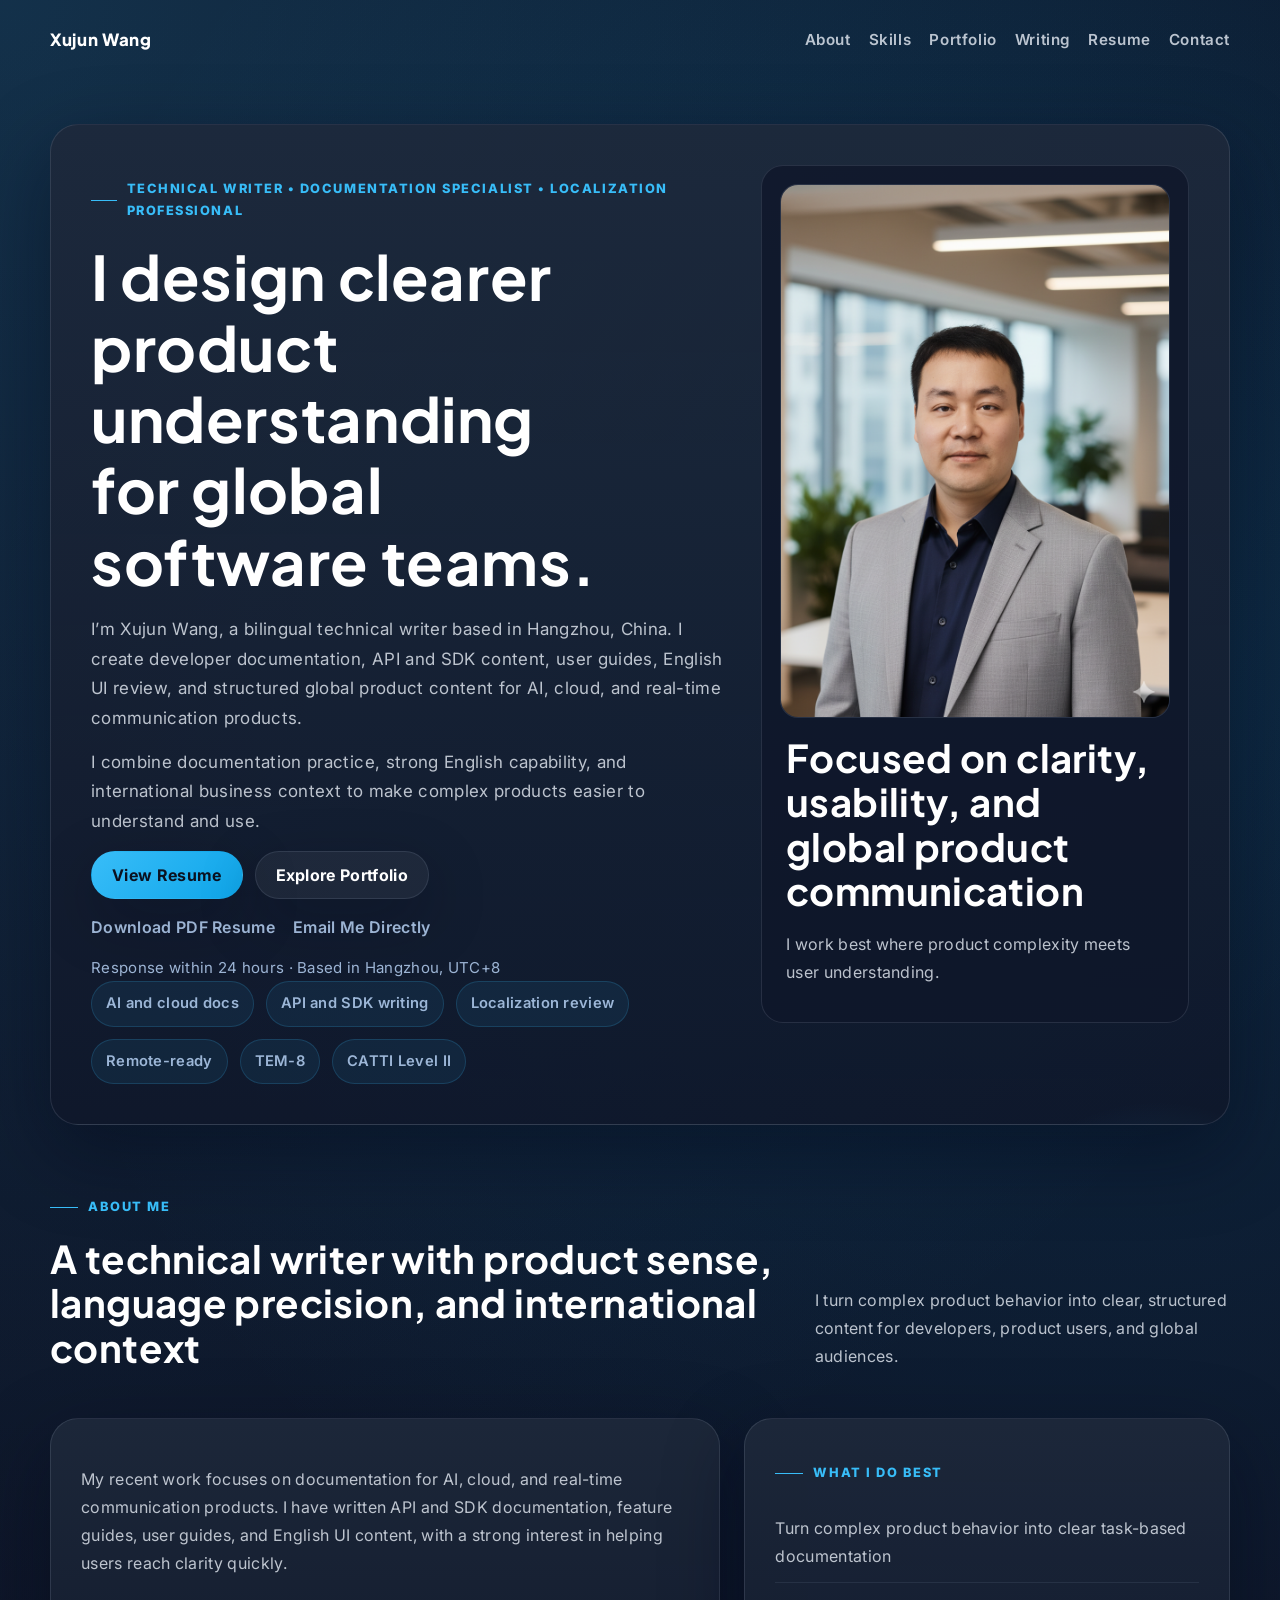
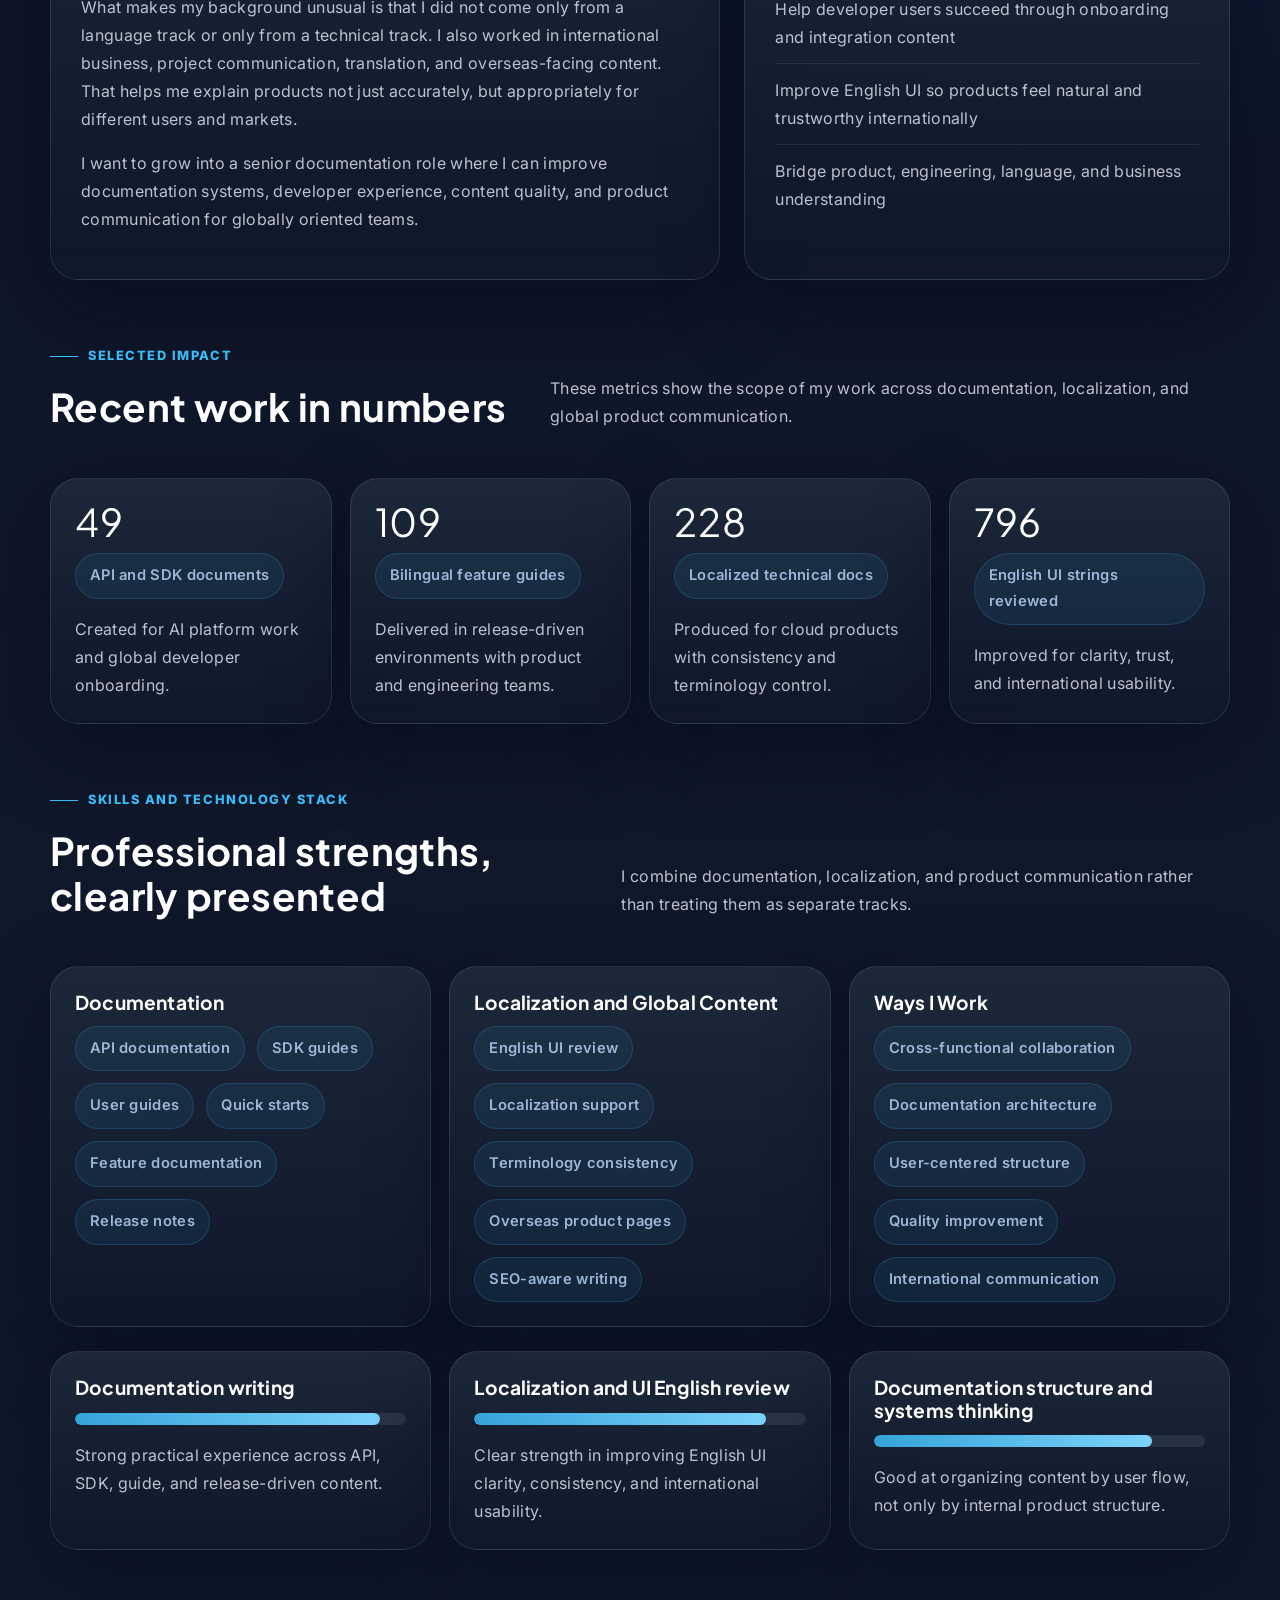
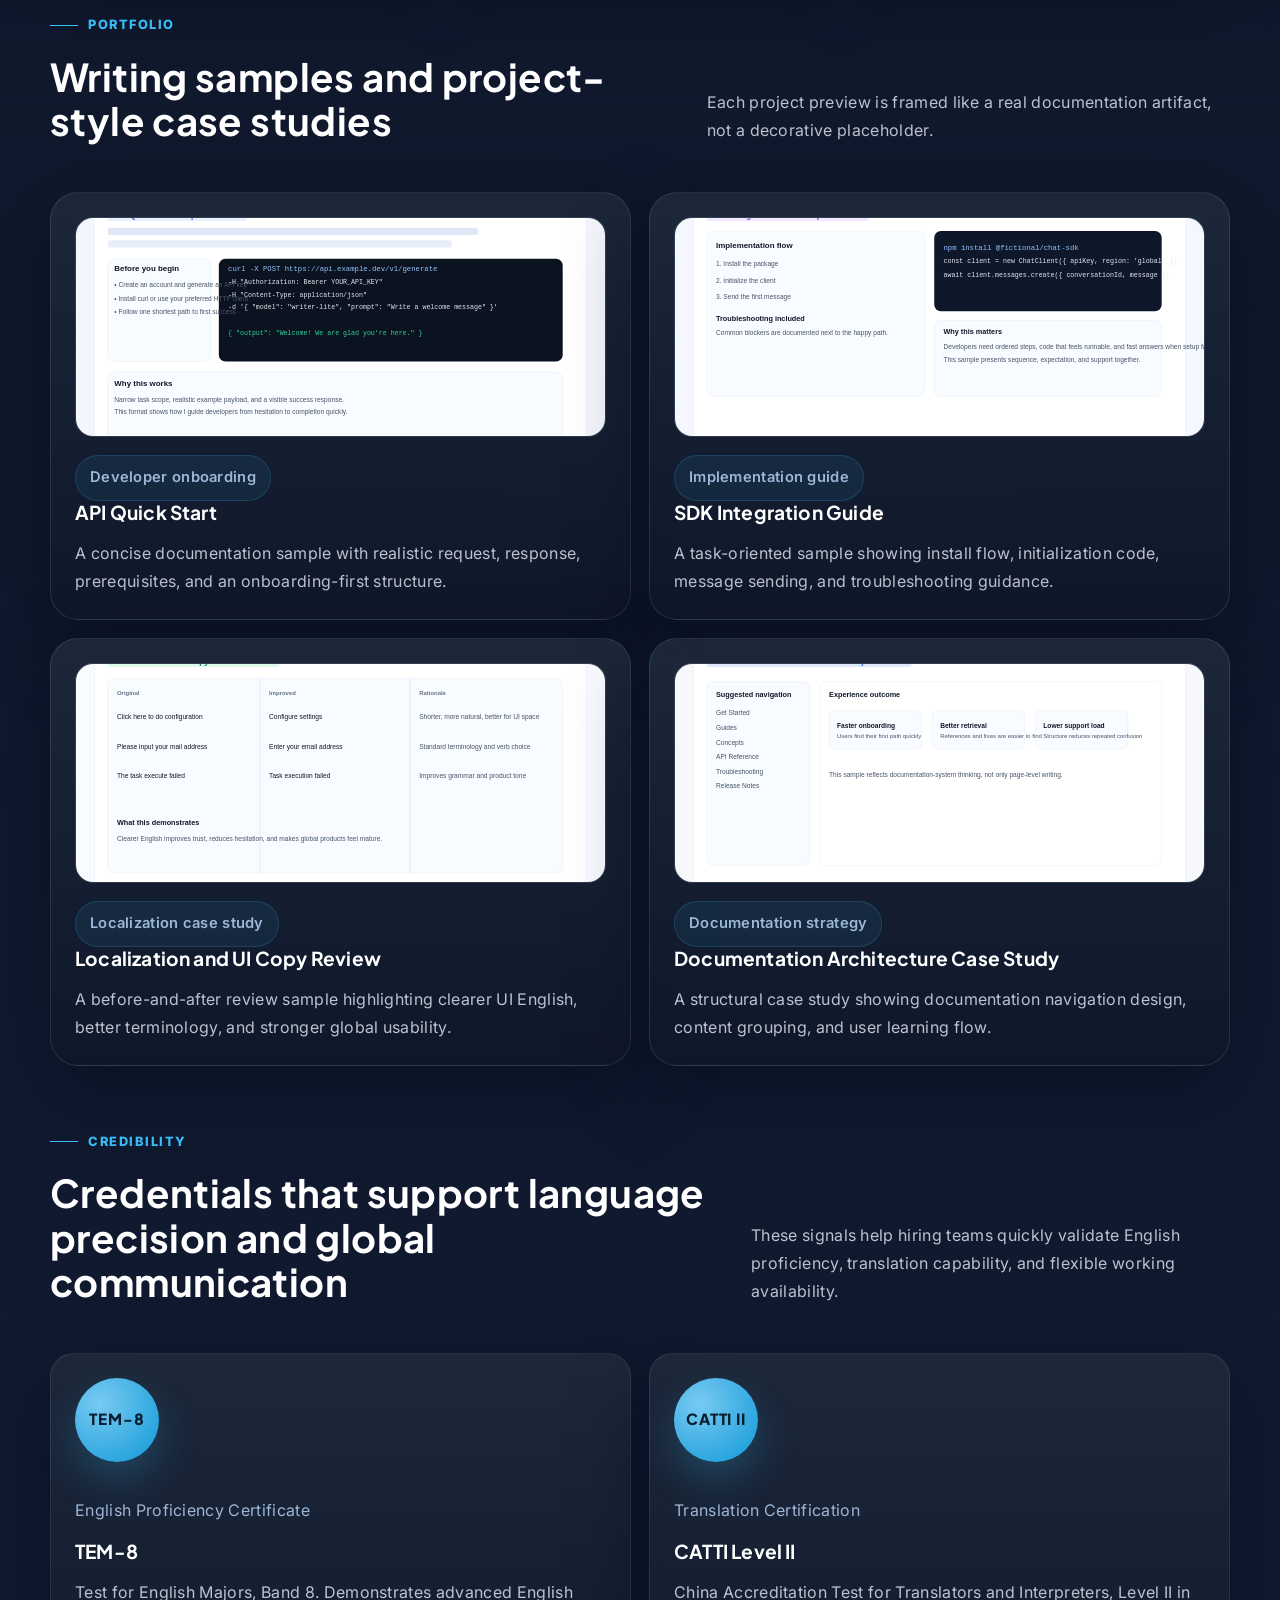
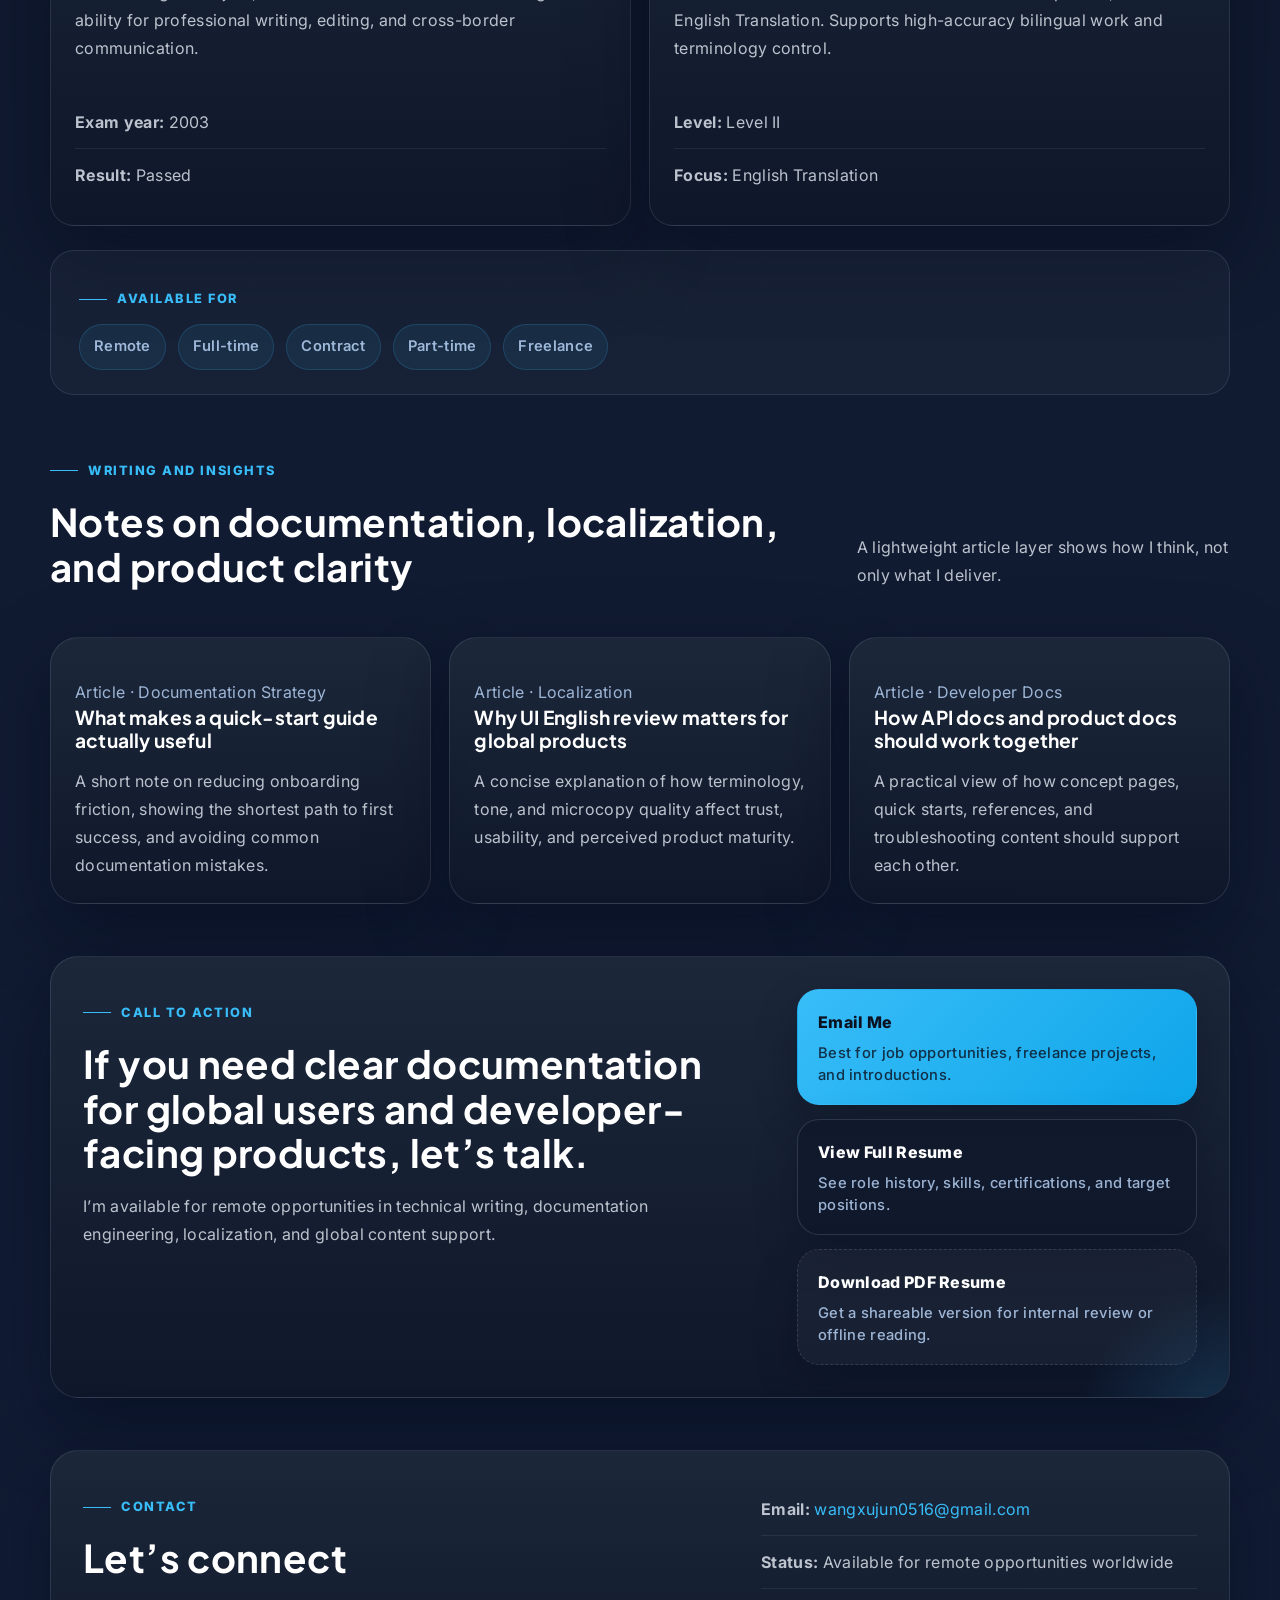
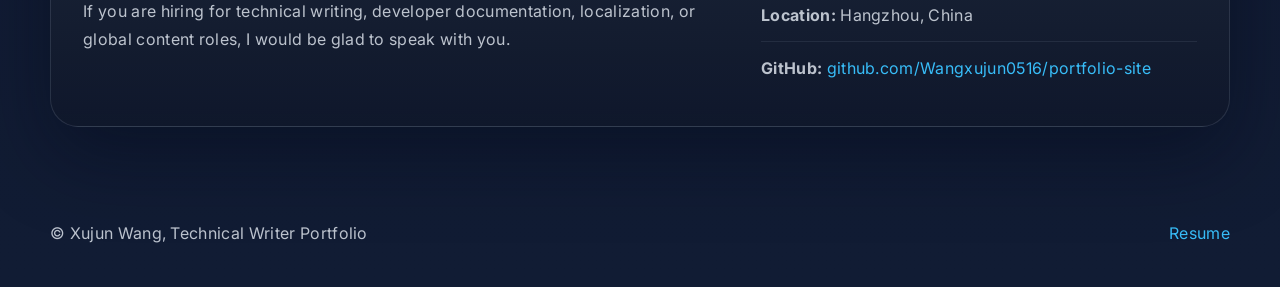
==== commit b705499c: "Fix resume PDF and refine homepage CTA" ====
--- a/portfolio-site/index.html
+++ b/portfolio-site/index.html
@@ -334,9 +334,18 @@
             <p>I’m available for remote opportunities in technical writing, documentation engineering, localization, and global content support.</p>
           </div>
           <div class="cta-actions">
-            <a class="button primary" href="mailto:wangxujun0516@gmail.com">Email Me</a>
-            <a class="button" href="resume.html">View Full Resume</a>
-            <a class="button" href="assets/xujun-wang-resume-en.pdf" download>Download PDF Resume</a>
+            <a class="button primary cta-button" href="mailto:wangxujun0516@gmail.com">
+              <span class="cta-button-title">Email Me</span>
+              <span class="cta-button-meta">Best for job opportunities, freelance projects, and introductions.</span>
+            </a>
+            <a class="button cta-button" href="resume.html">
+              <span class="cta-button-title">View Full Resume</span>
+              <span class="cta-button-meta">See role history, skills, certifications, and target positions.</span>
+            </a>
+            <a class="button cta-button cta-button-quiet" href="assets/xujun-wang-resume-en.pdf" download>
+              <span class="cta-button-title">Download PDF Resume</span>
+              <span class="cta-button-meta">Get a shareable version for internal review or offline reading.</span>
+            </a>
           </div>
         </div>
       </div>
--- a/portfolio-site/styles.css
+++ b/portfolio-site/styles.css
@@ -353,6 +353,70 @@
   background: linear-gradient(135deg, #67d6ff, var(--color-primary));
 }
 
+.cta-panel {
+  position: relative;
+  overflow: hidden;
+}
+
+.cta-panel::after {
+  content: "";
+  position: absolute;
+  inset: auto -12% -42% auto;
+  width: 300px;
+  height: 300px;
+  border-radius: 999px;
+  background: radial-gradient(circle, rgba(56, 189, 248, 0.18), transparent 68%);
+  pointer-events: none;
+}
+
+.cta-actions {
+  flex-direction: column;
+  align-items: stretch;
+  gap: 14px;
+  width: min(100%, 400px);
+  justify-self: end;
+}
+
+.cta-button {
+  width: 100%;
+  padding: 18px 20px;
+  border-radius: 22px;
+  align-items: flex-start;
+  justify-content: flex-start;
+  flex-direction: column;
+  gap: 6px;
+  background: rgba(15, 23, 42, 0.68);
+  border-color: rgba(148, 163, 184, 0.22);
+  box-shadow: 0 18px 44px rgba(2, 8, 23, 0.24);
+}
+
+.cta-button:hover {
+  transform: translateY(-3px);
+}
+
+.cta-button-title {
+  color: inherit;
+  font-size: 1rem;
+  font-weight: 800;
+}
+
+.cta-button-meta {
+  color: var(--color-text-soft);
+  font-size: 0.92rem;
+  font-weight: 500;
+  line-height: 1.5;
+  text-align: left;
+}
+
+.cta-button.primary .cta-button-meta {
+  color: rgba(11, 17, 32, 0.82);
+}
+
+.cta-button-quiet {
+  background: rgba(255, 255, 255, 0.03);
+  border-style: dashed;
+}
+
 .hero-proof span,
 .sample-type,
 .tag-list span,
@@ -950,6 +1014,11 @@
     align-items: stretch;
   }
 
+  .cta-actions {
+    width: 100%;
+    justify-self: stretch;
+  }
+
   .button {
     width: 100%;
   }
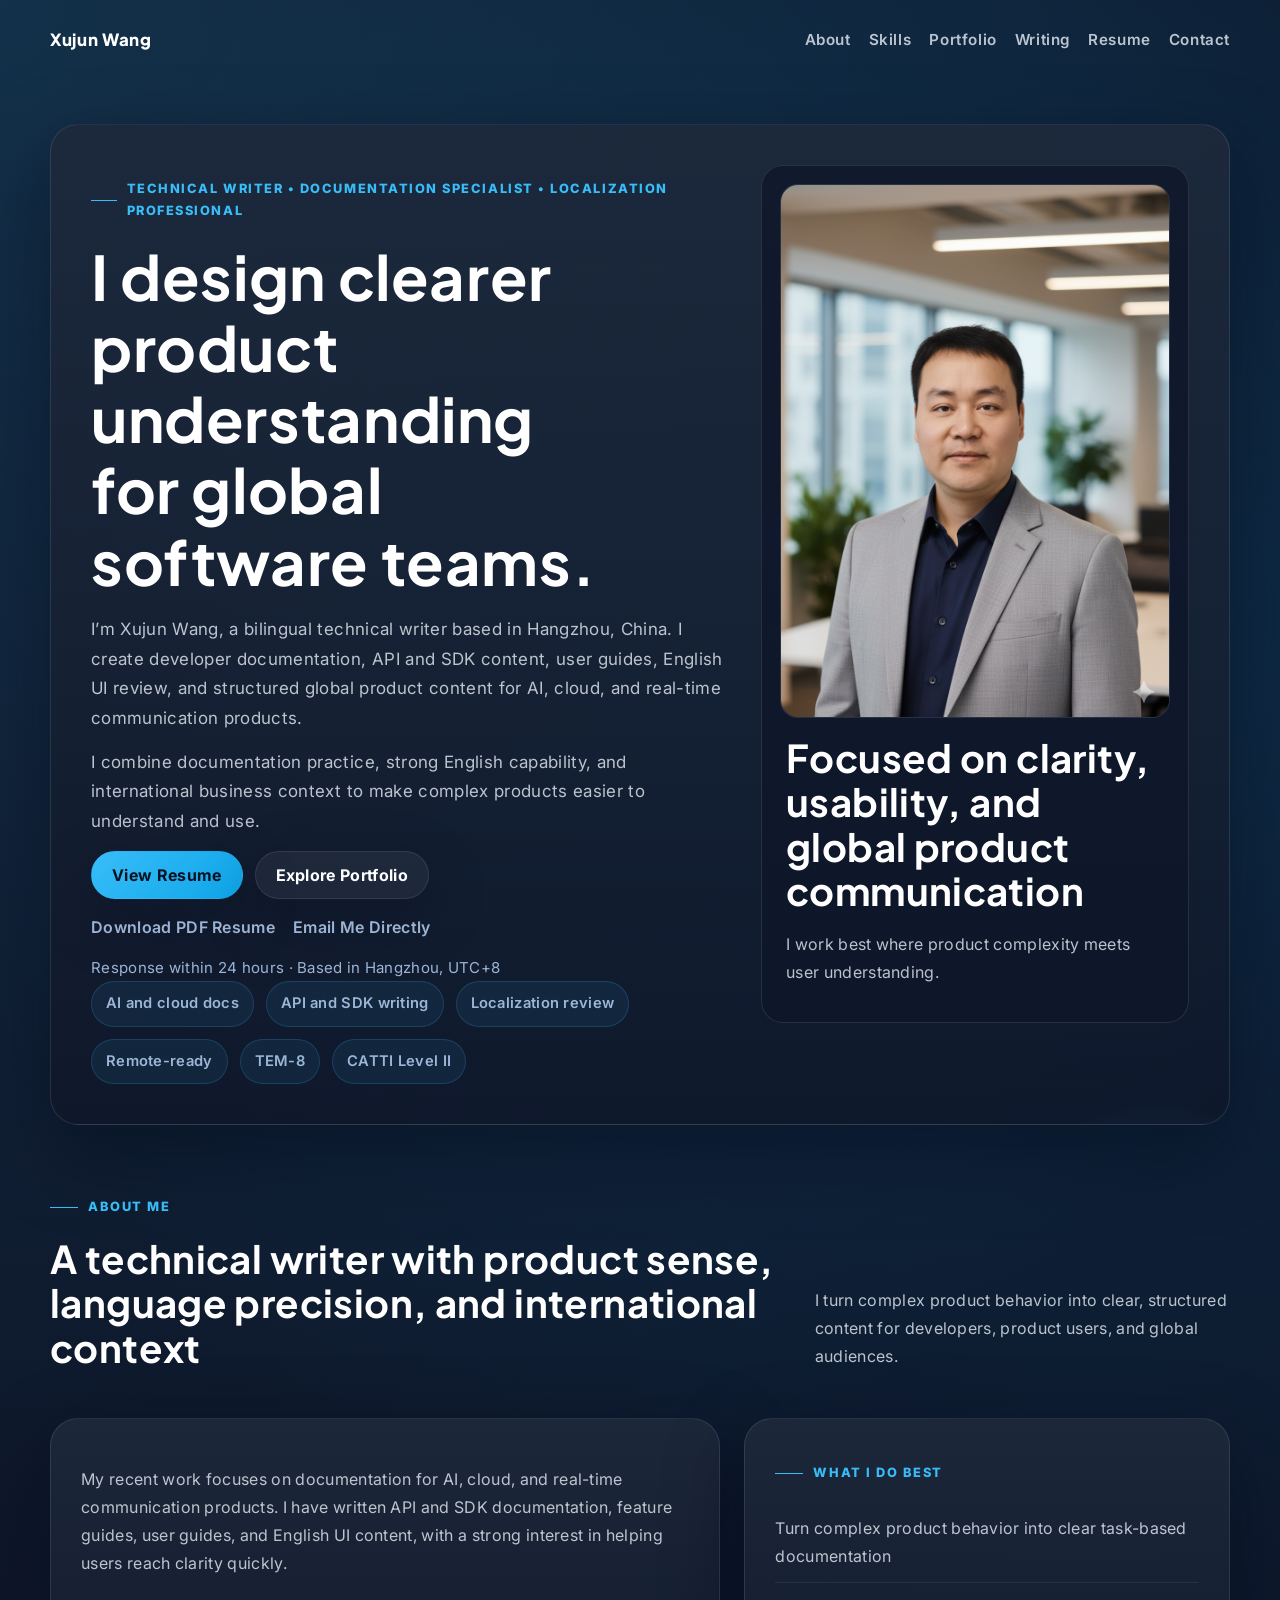
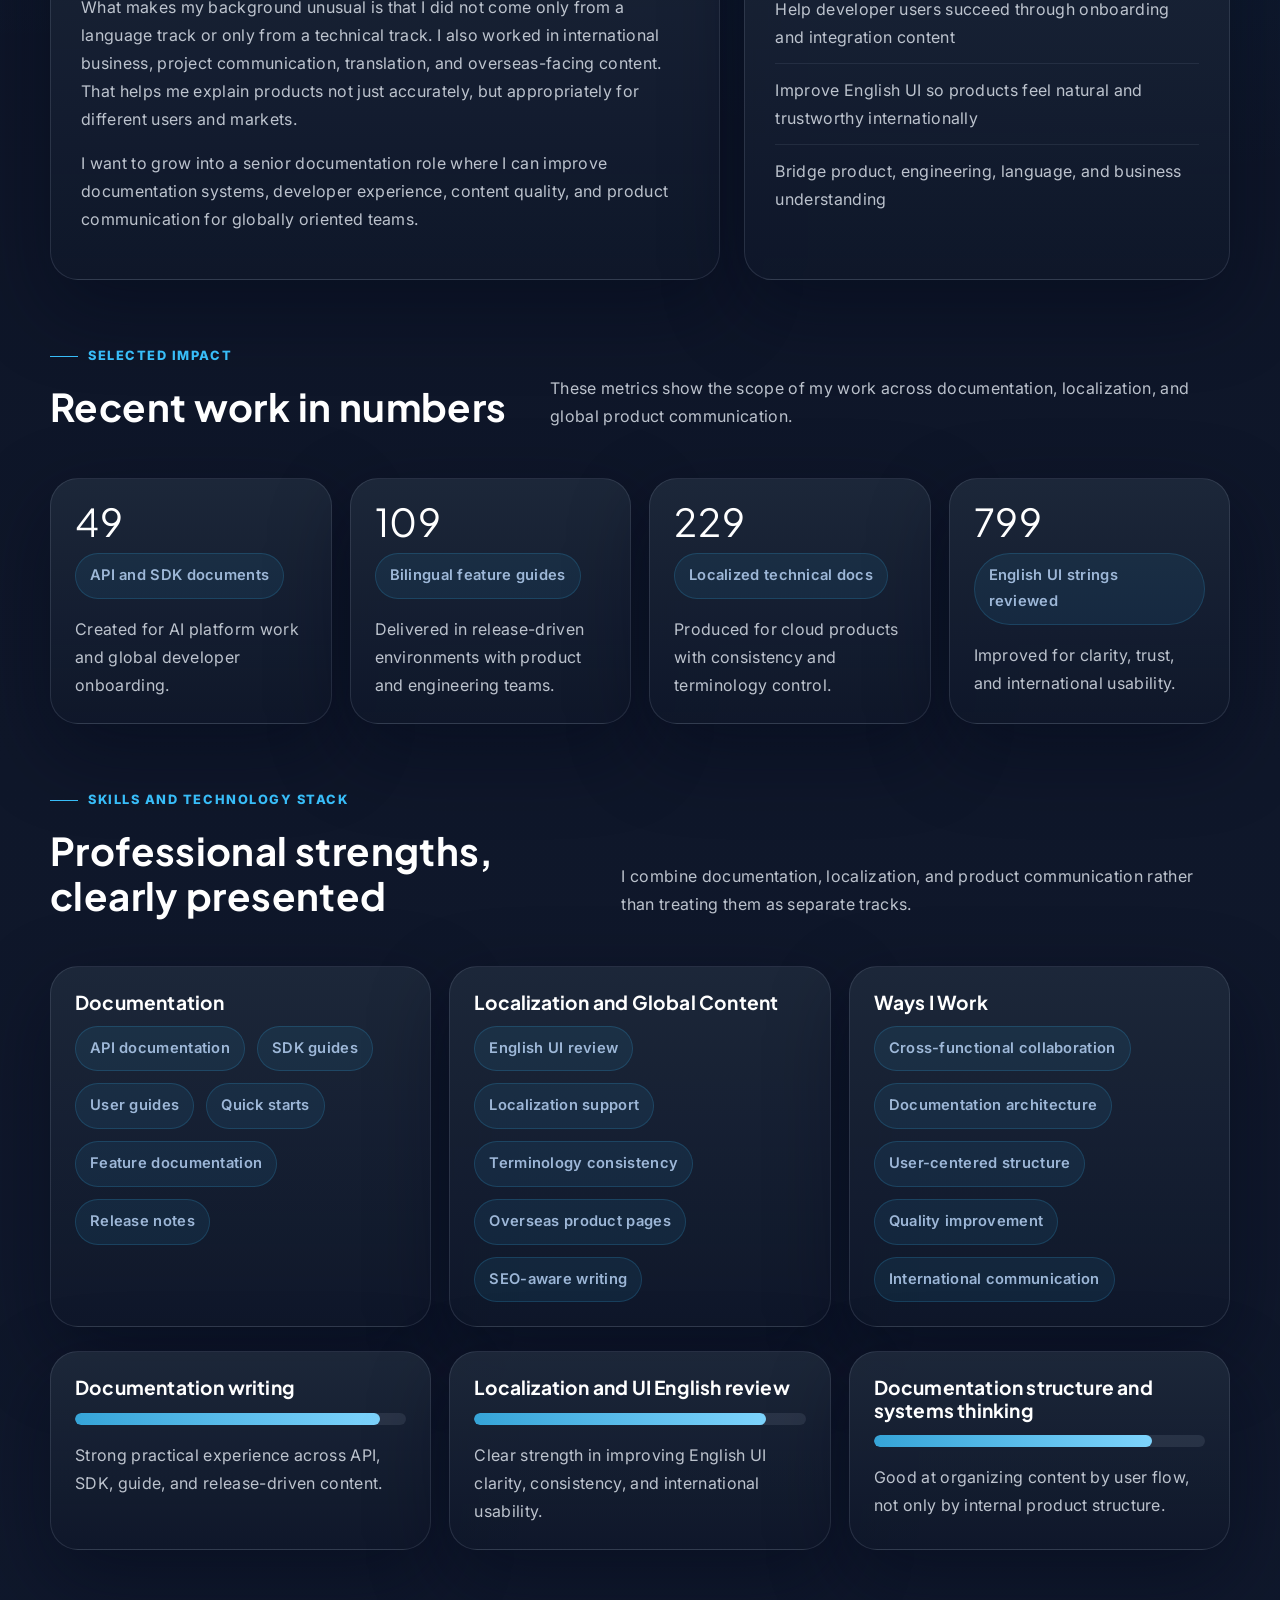
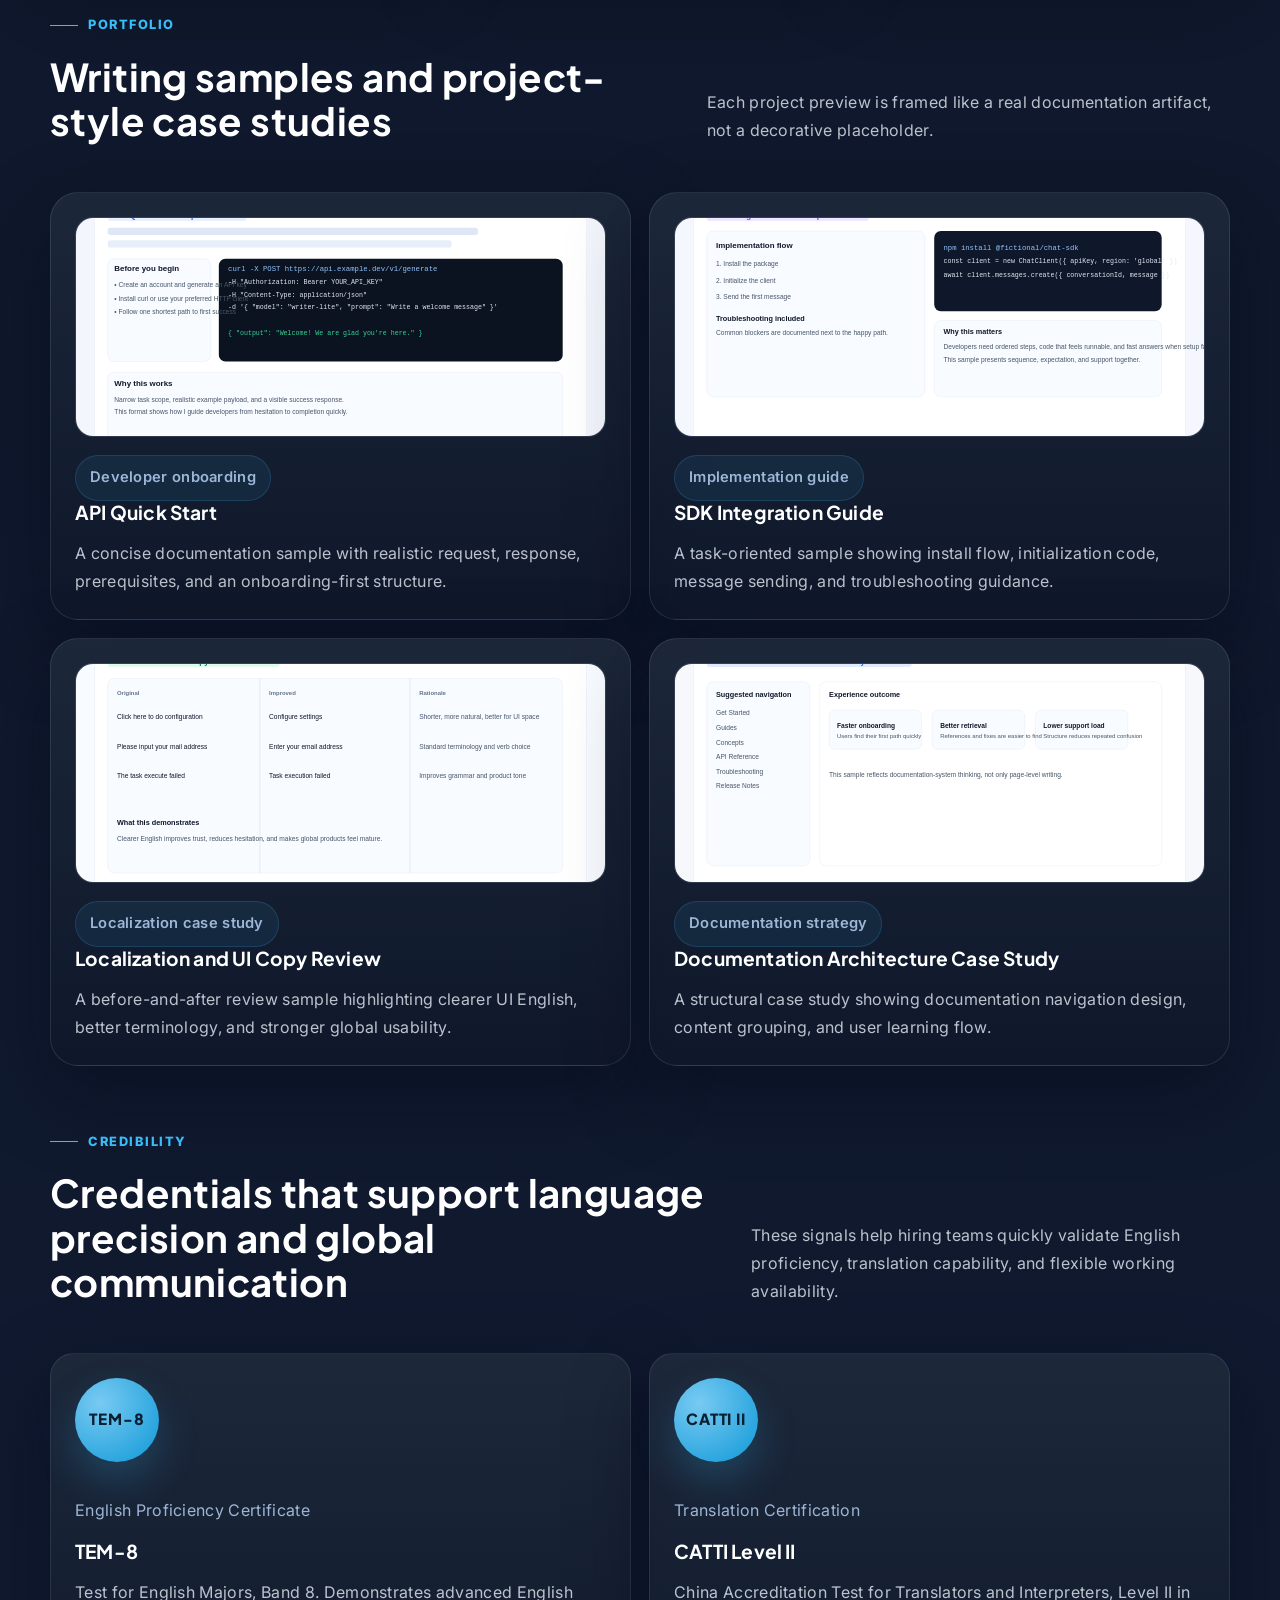
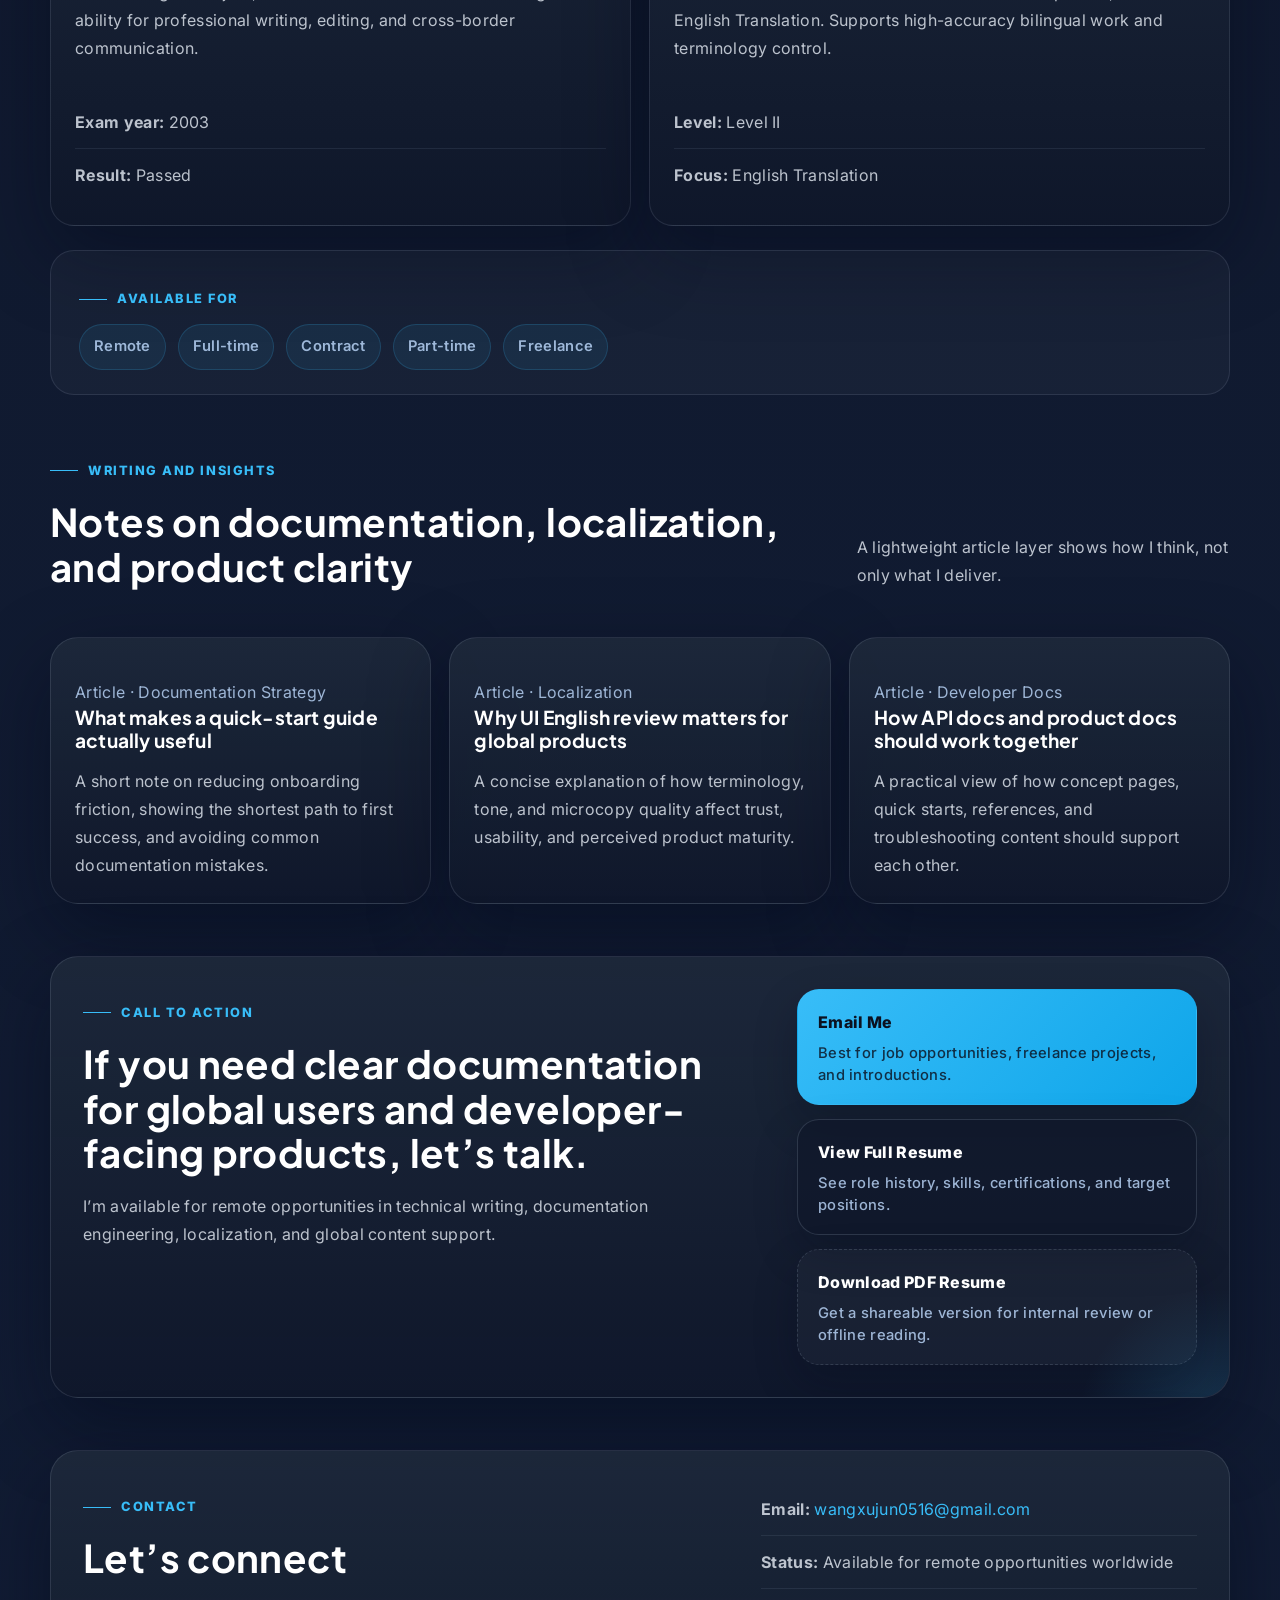
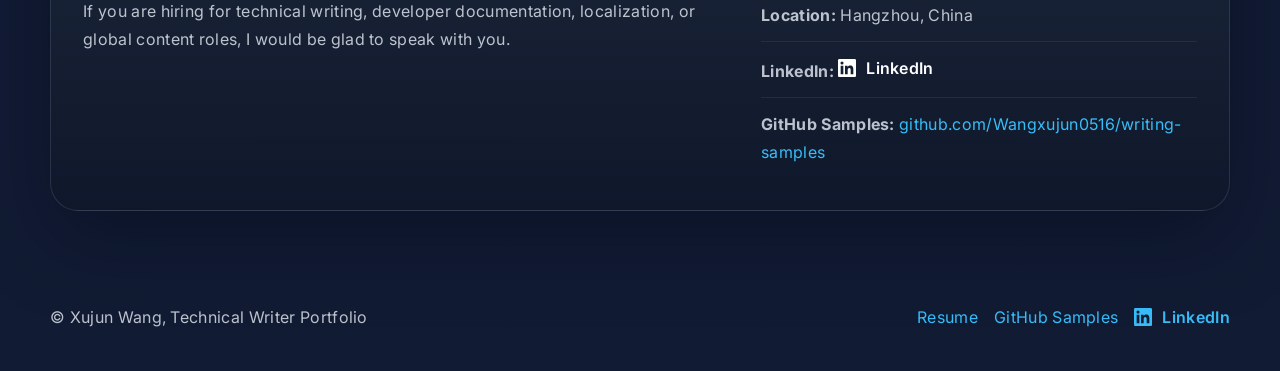
==== commit fbfb3439: "Update portfolio site content and styles" ====
--- a/portfolio-site/index.html
+++ b/portfolio-site/index.html
@@ -364,7 +364,16 @@
               <li><strong>Email:</strong> <a href="mailto:wangxujun0516@gmail.com">wangxujun0516@gmail.com</a></li>
               <li><strong>Status:</strong> Available for remote opportunities worldwide</li>
               <li><strong>Location:</strong> Hangzhou, China</li>
-              <li><strong>GitHub:</strong> <a href="https://github.com/Wangxujun0516/portfolio-site">github.com/Wangxujun0516/portfolio-site</a></li>
+              <li>
+                <strong>LinkedIn:</strong>
+                <a class="social-link" href="https://www.linkedin.com/in/xujun-wang-aab8b8264/" target="_blank" rel="noreferrer">
+                  <svg class="social-icon" viewBox="0 0 24 24" aria-hidden="true" focusable="false">
+                    <path d="M20.45 20.45h-3.554V14.88c0-1.328-.028-3.036-1.852-3.036-1.853 0-2.136 1.445-2.136 2.939v5.667H9.344V9h3.414v1.561h.049c.476-.9 1.637-1.85 3.369-1.85 3.602 0 4.267 2.37 4.267 5.456v6.283zM5.337 7.433a2.063 2.063 0 1 1 0-4.126 2.063 2.063 0 0 1 0 4.126zM7.114 20.45H3.56V9h3.554v11.45zM22.225 0H1.771C.792 0 0 .774 0 1.729v20.542C0 23.226.792 24 1.771 24h20.451C23.2 24 24 23.226 24 22.271V1.729C24 .774 23.2 0 22.222 0h.003z"></path>
+                  </svg>
+                  <span>LinkedIn</span>
+                </a>
+              </li>
+              <li><strong>GitHub Samples:</strong> <a href="https://github.com/Wangxujun0516/writing-samples" target="_blank" rel="noreferrer">github.com/Wangxujun0516/writing-samples</a></li>
             </ul>
           </div>
         </div>
@@ -375,7 +384,16 @@
   <footer class="site-footer">
     <div class="container footer-row">
       <p>© Xujun Wang, Technical Writer Portfolio</p>
-      <a href="resume.html">Resume</a>
+      <div class="footer-links">
+        <a href="resume.html">Resume</a>
+        <a href="https://github.com/Wangxujun0516/writing-samples" target="_blank" rel="noreferrer">GitHub Samples</a>
+        <a class="social-link" href="https://www.linkedin.com/in/xujun-wang-aab8b8264/" target="_blank" rel="noreferrer">
+          <svg class="social-icon" viewBox="0 0 24 24" aria-hidden="true" focusable="false">
+            <path d="M20.45 20.45h-3.554V14.88c0-1.328-.028-3.036-1.852-3.036-1.853 0-2.136 1.445-2.136 2.939v5.667H9.344V9h3.414v1.561h.049c.476-.9 1.637-1.85 3.369-1.85 3.602 0 4.267 2.37 4.267 5.456v6.283zM5.337 7.433a2.063 2.063 0 1 1 0-4.126 2.063 2.063 0 0 1 0 4.126zM7.114 20.45H3.56V9h3.554v11.45zM22.225 0H1.771C.792 0 0 .774 0 1.729v20.542C0 23.226.792 24 1.771 24h20.451C23.2 24 24 23.226 24 22.271V1.729C24 .774 23.2 0 22.222 0h.003z"></path>
+          </svg>
+          <span>LinkedIn</span>
+        </a>
+      </div>
     </div>
   </footer>
 
@@ -403,7 +421,8 @@
         "Global content"
       ],
       "sameAs": [
-        "https://github.com/Wangxujun0516/portfolio-site"
+        "https://github.com/Wangxujun0516/writing-samples",
+        "https://www.linkedin.com/in/xujun-wang-aab8b8264/"
       ]
     }
   </script>
--- a/portfolio-site/styles.css
+++ b/portfolio-site/styles.css
@@ -903,6 +903,31 @@
   color: var(--color-primary);
 }
 
+.footer-links,
+.social-link {
+  display: inline-flex;
+  align-items: center;
+  gap: 10px;
+}
+
+.footer-links {
+  flex-wrap: wrap;
+  justify-content: flex-end;
+  gap: 16px;
+}
+
+.social-link {
+  color: var(--color-text);
+  font-weight: 600;
+}
+
+.social-icon {
+  width: 18px;
+  height: 18px;
+  fill: currentColor;
+  flex: 0 0 auto;
+}
+
 @media (max-width: 1024px) {
   .hero-panel,
   .about-grid,
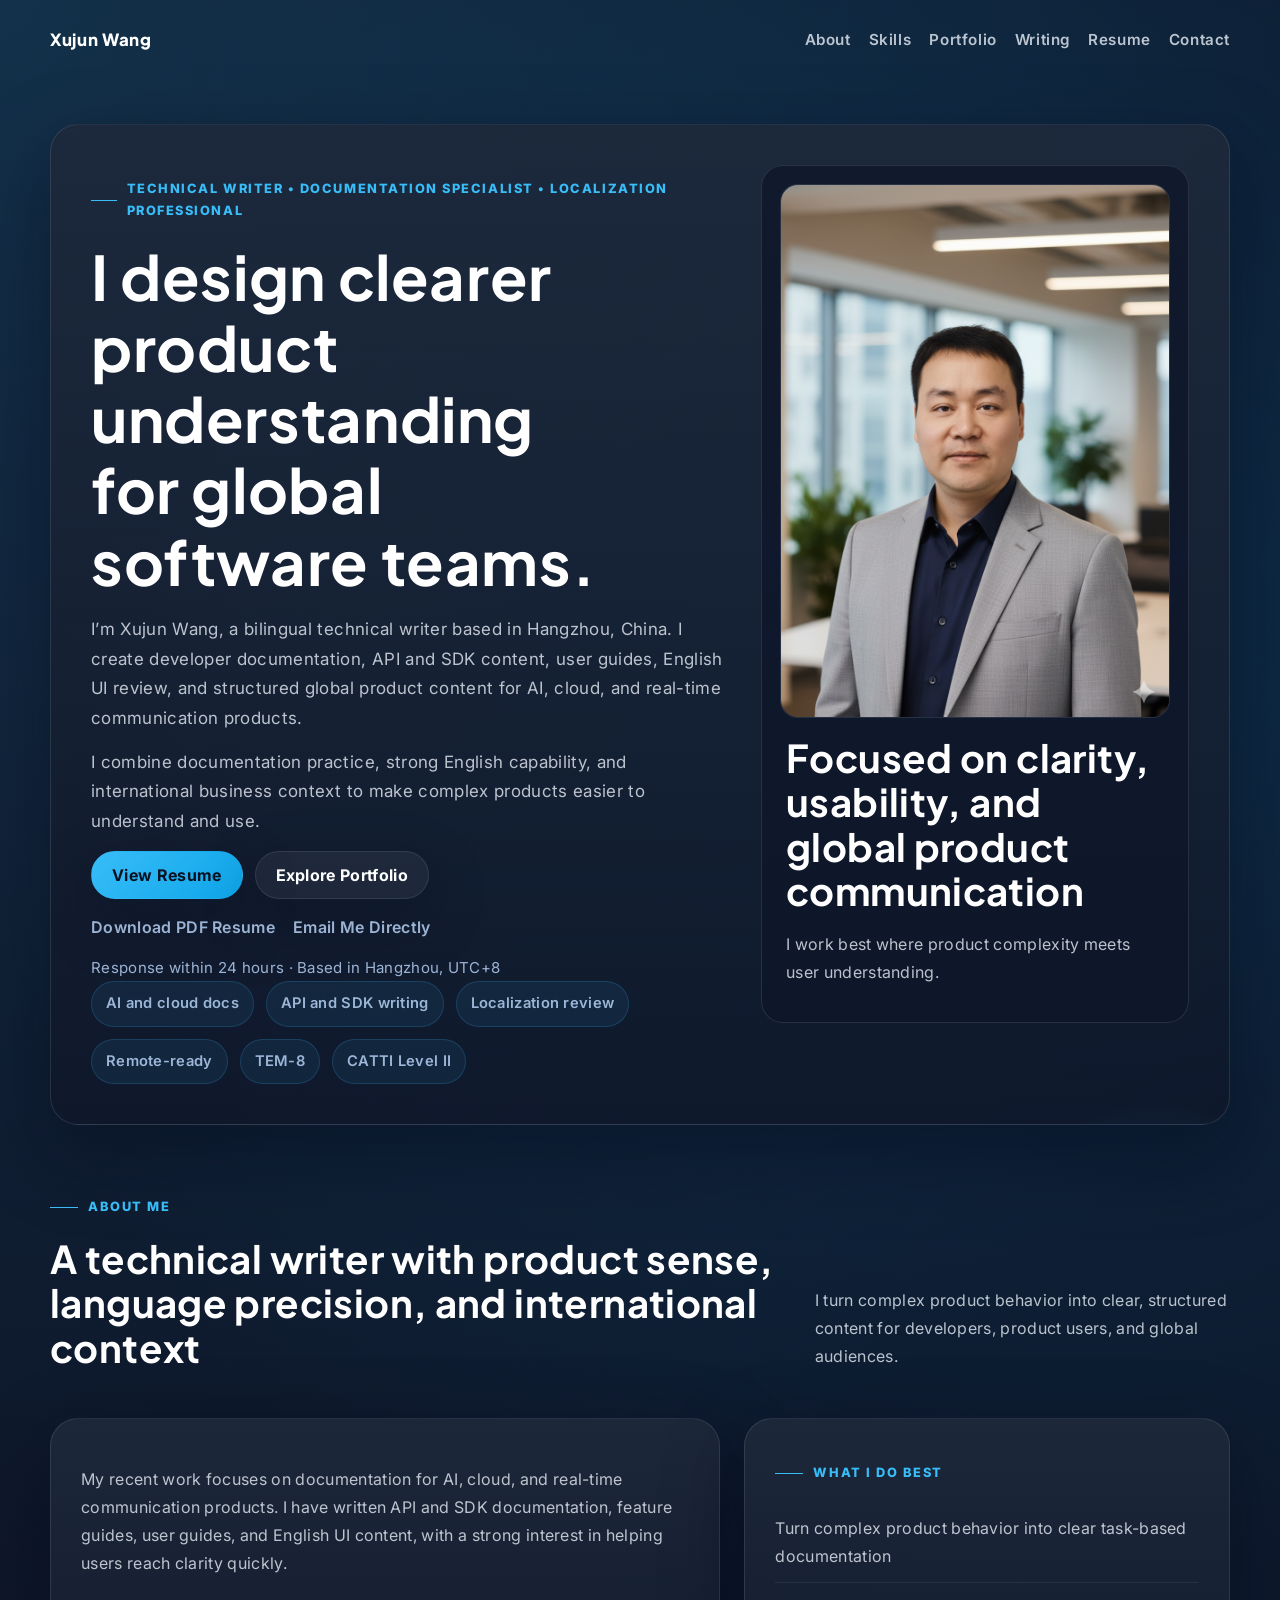
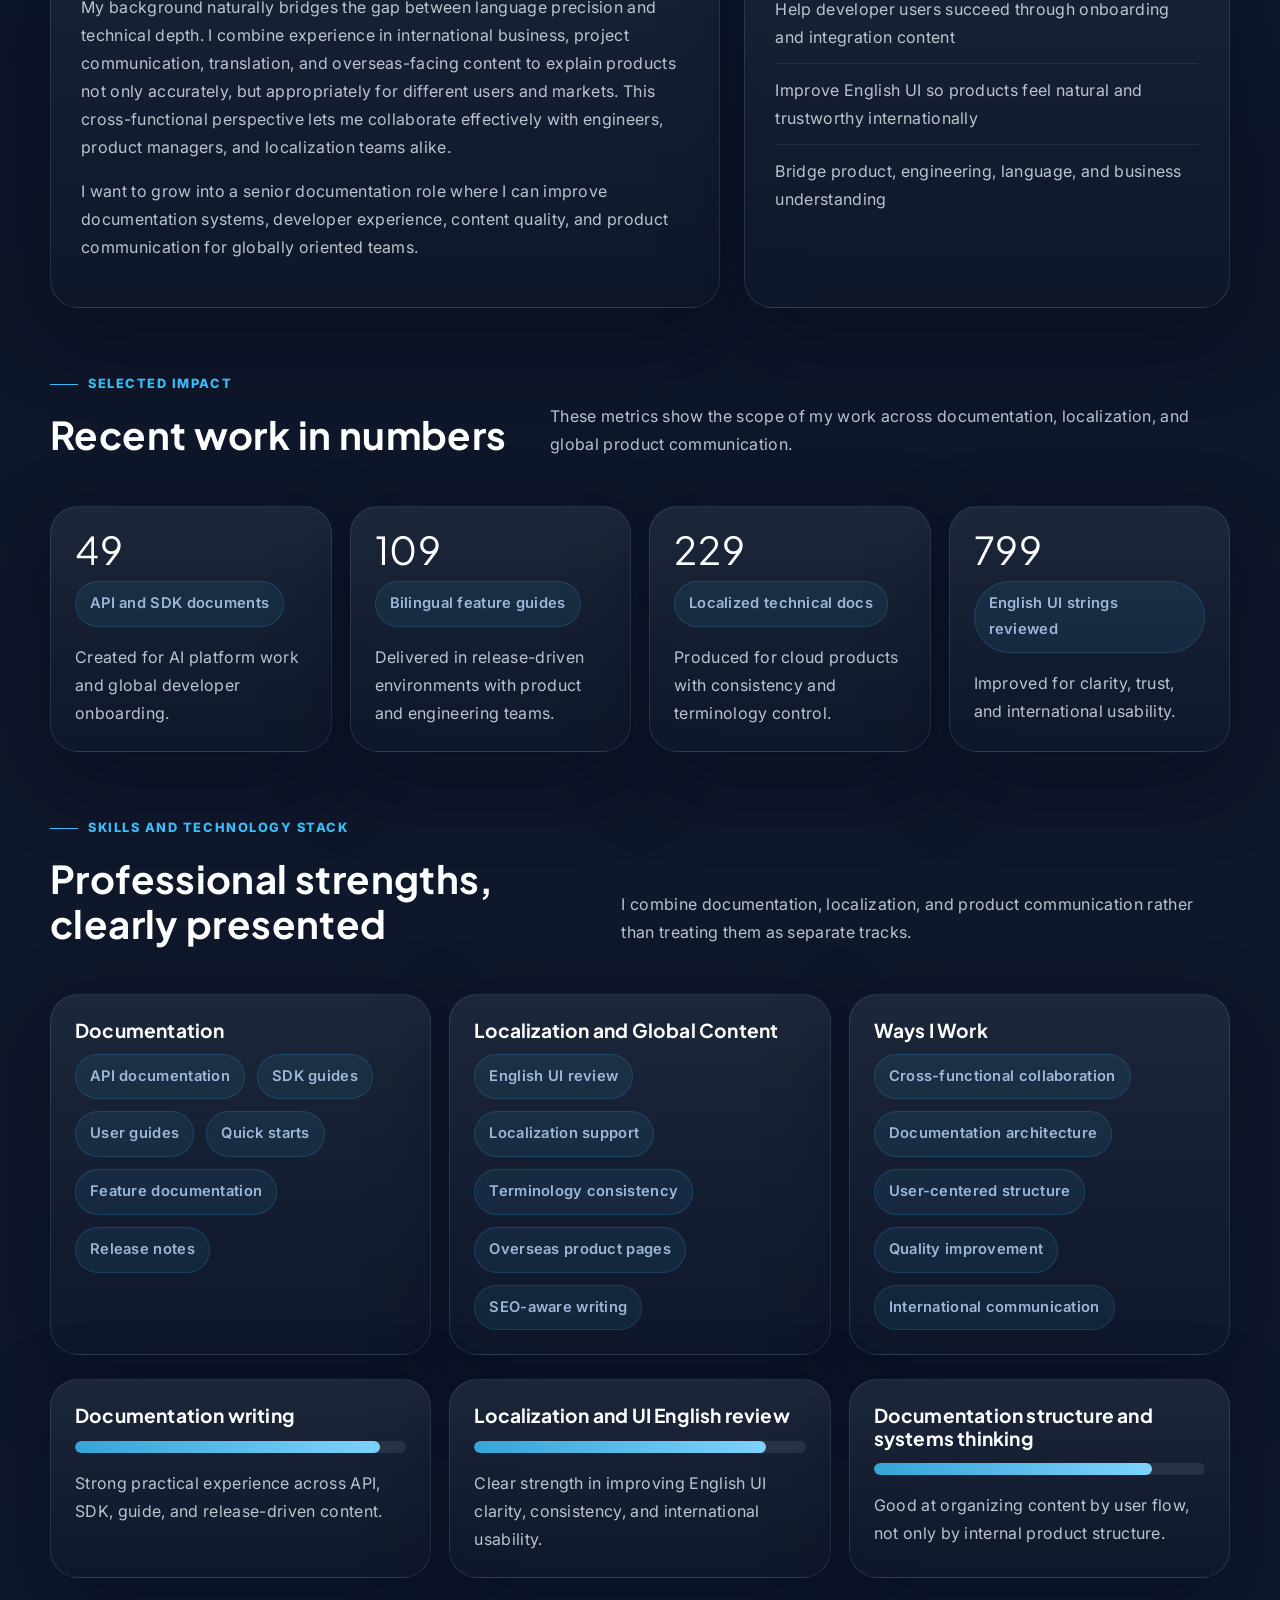
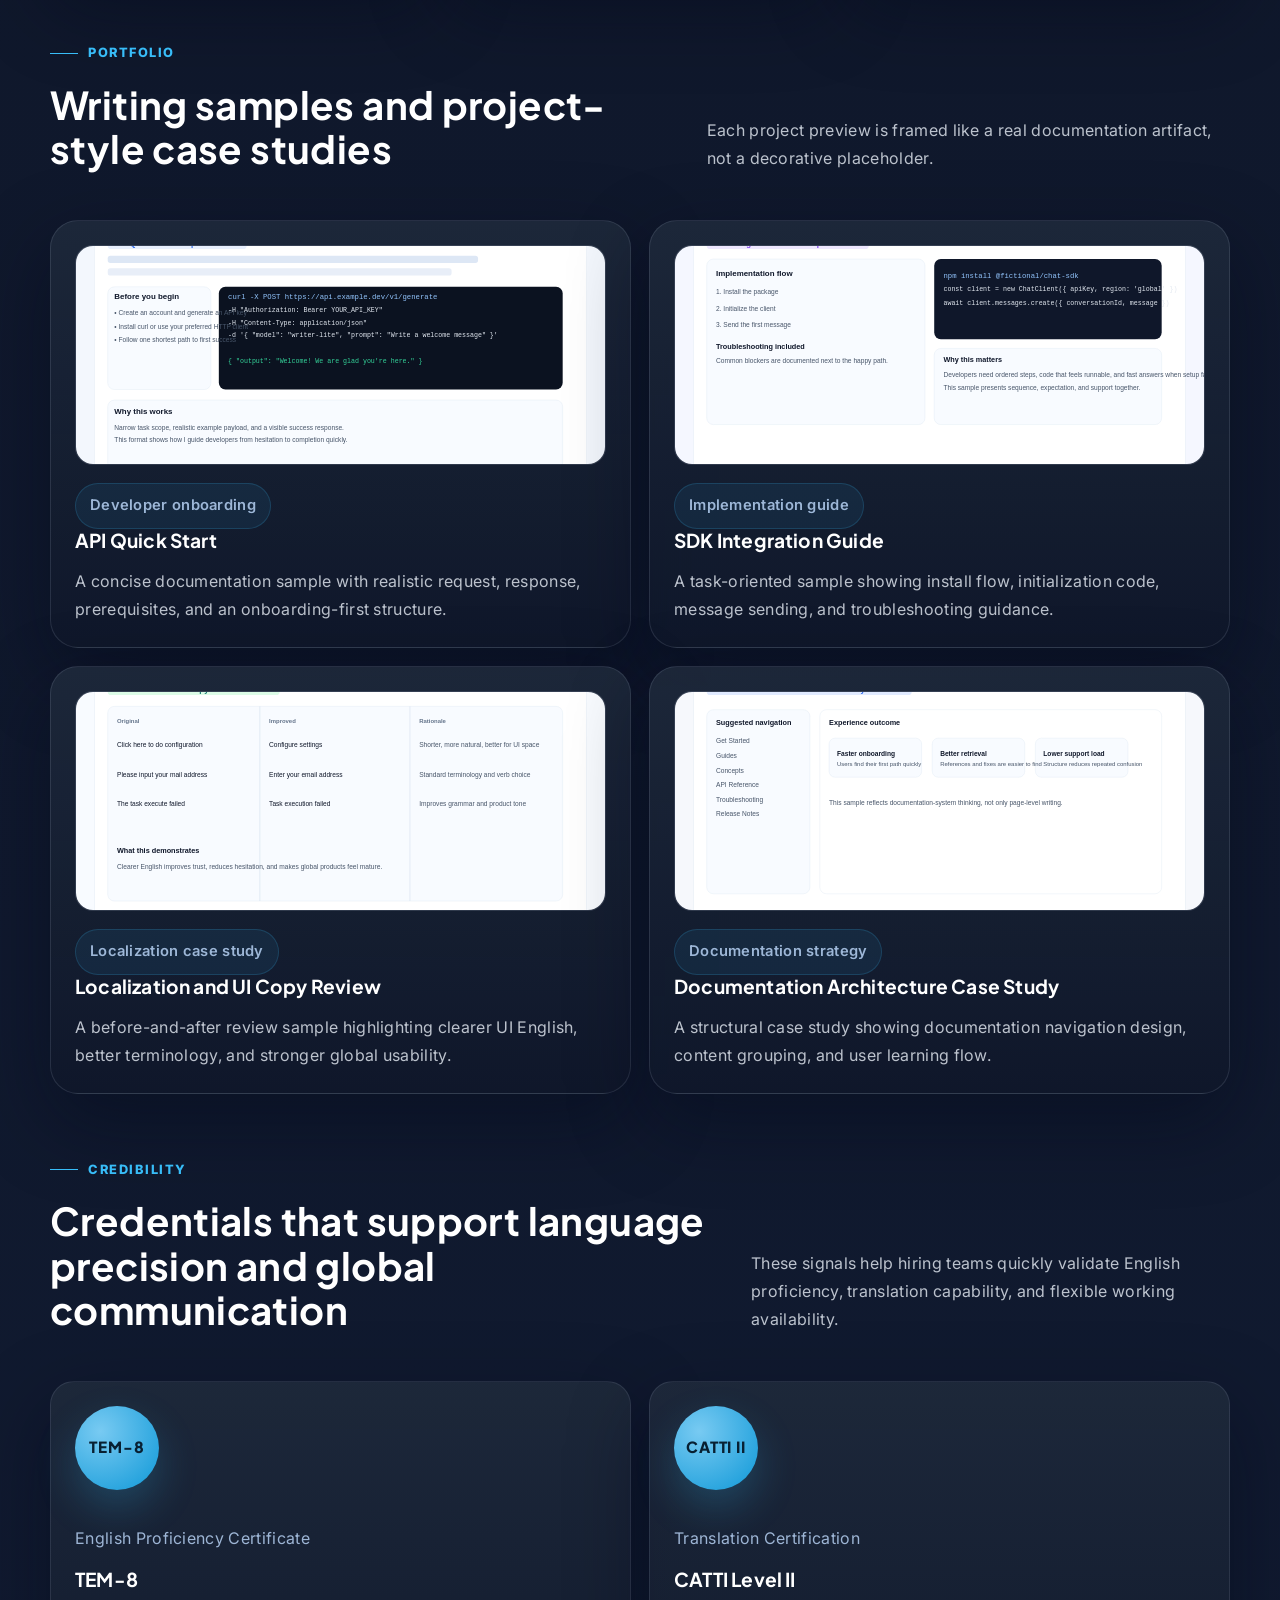
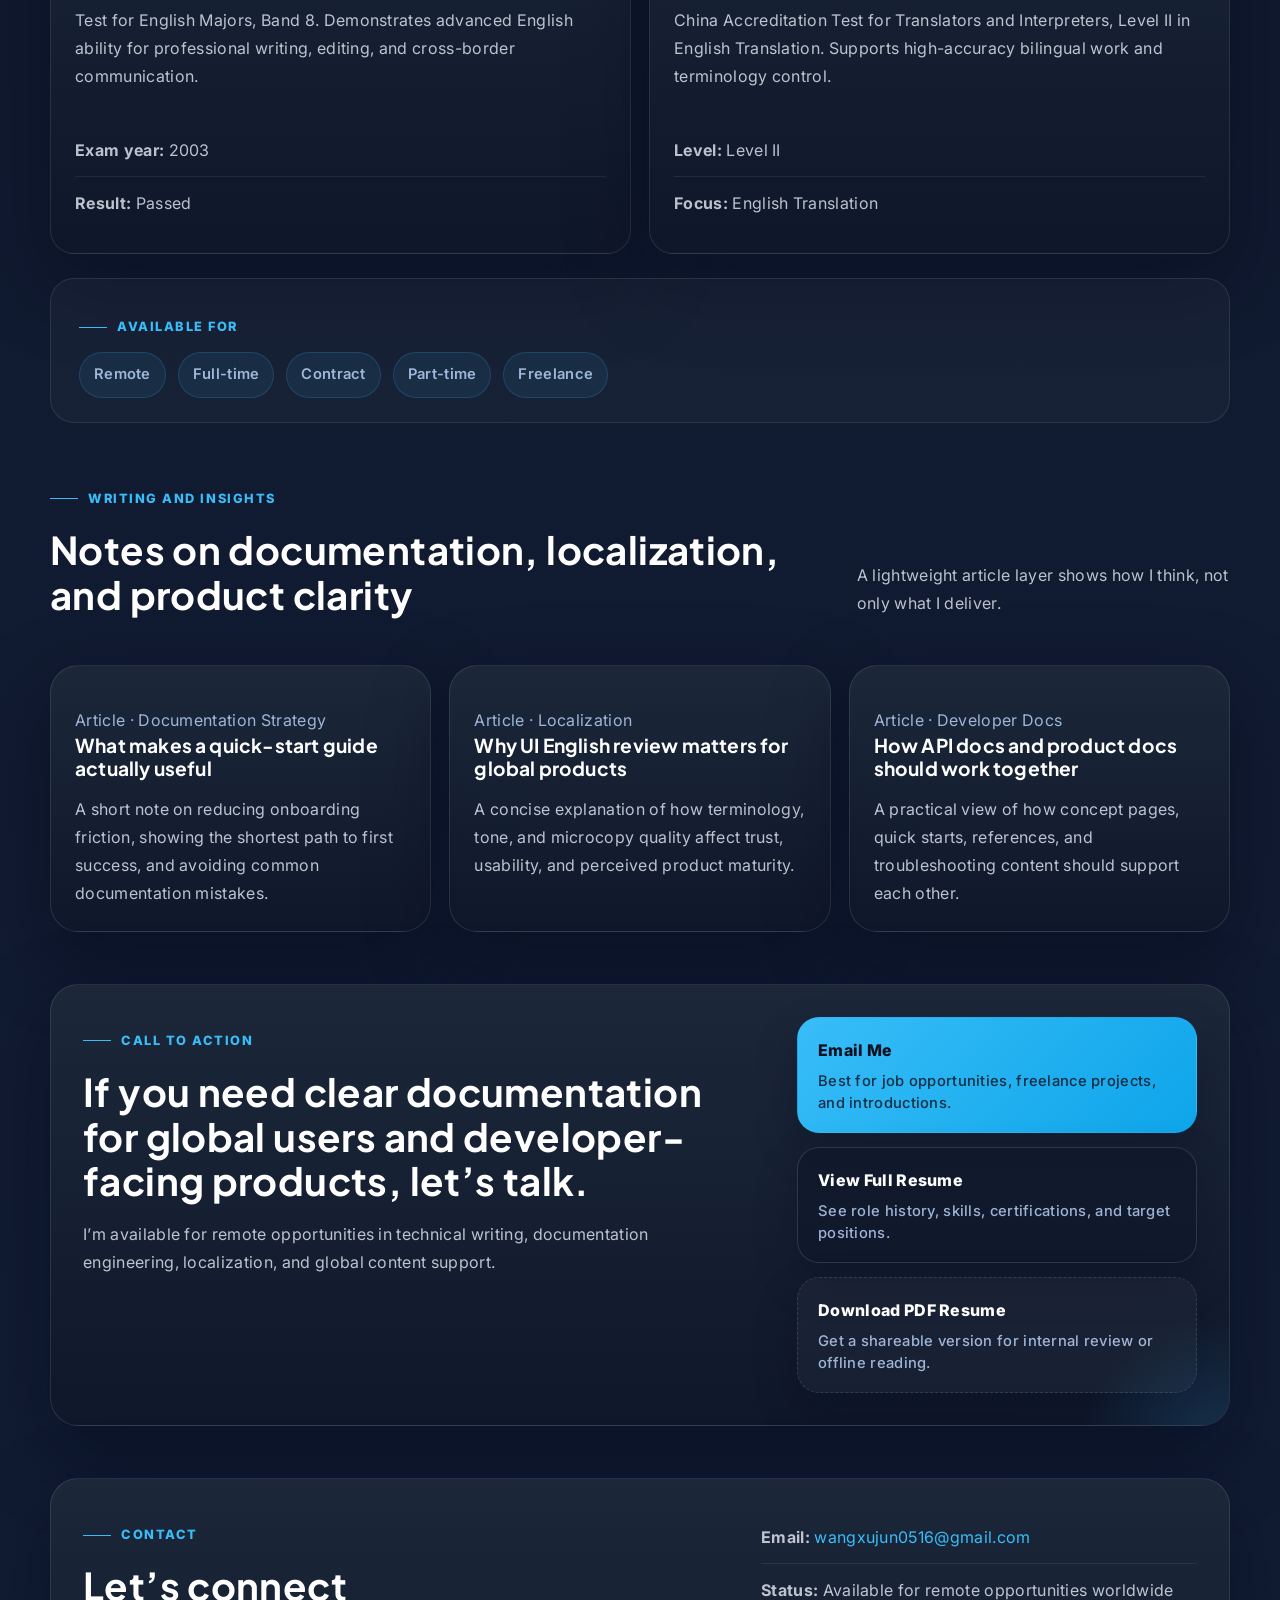
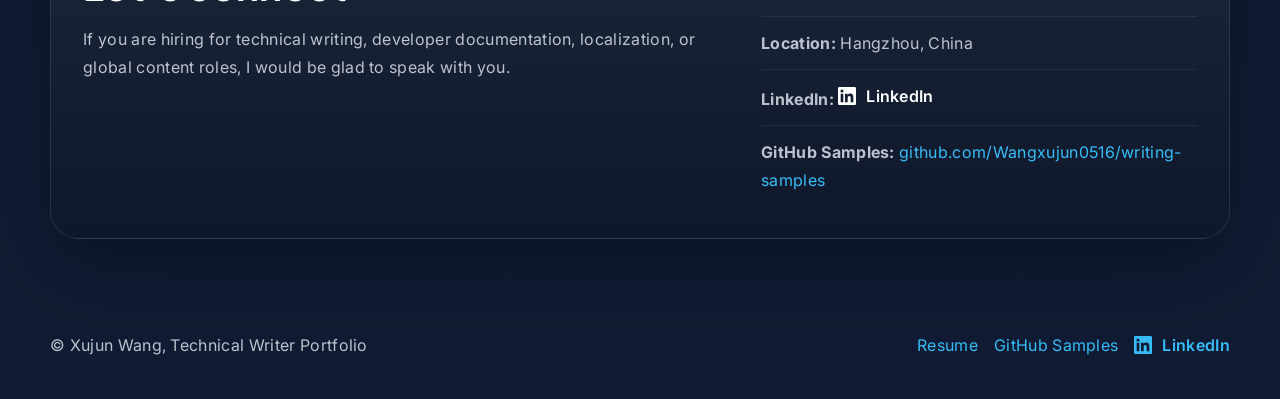
==== commit 0a9b134c: "Enhance portfolio website: improve About Me copy and deepen all sample pages" ====
--- a/portfolio-site/index.html
+++ b/portfolio-site/index.html
@@ -87,7 +87,7 @@
         <div class="about-grid">
           <article class="content-panel">
             <p>My recent work focuses on documentation for AI, cloud, and real-time communication products. I have written API and SDK documentation, feature guides, user guides, and English UI content, with a strong interest in helping users reach clarity quickly.</p>
-            <p>What makes my background unusual is that I did not come only from a language track or only from a technical track. I also worked in international business, project communication, translation, and overseas-facing content. That helps me explain products not just accurately, but appropriately for different users and markets.</p>
+            <p>My background naturally bridges the gap between language precision and technical depth. I combine experience in international business, project communication, translation, and overseas-facing content to explain products not only accurately, but appropriately for different users and markets. This cross-functional perspective lets me collaborate effectively with engineers, product managers, and localization teams alike.</p>
             <p>I want to grow into a senior documentation role where I can improve documentation systems, developer experience, content quality, and product communication for globally oriented teams.</p>
           </article>
           <aside class="content-panel">
